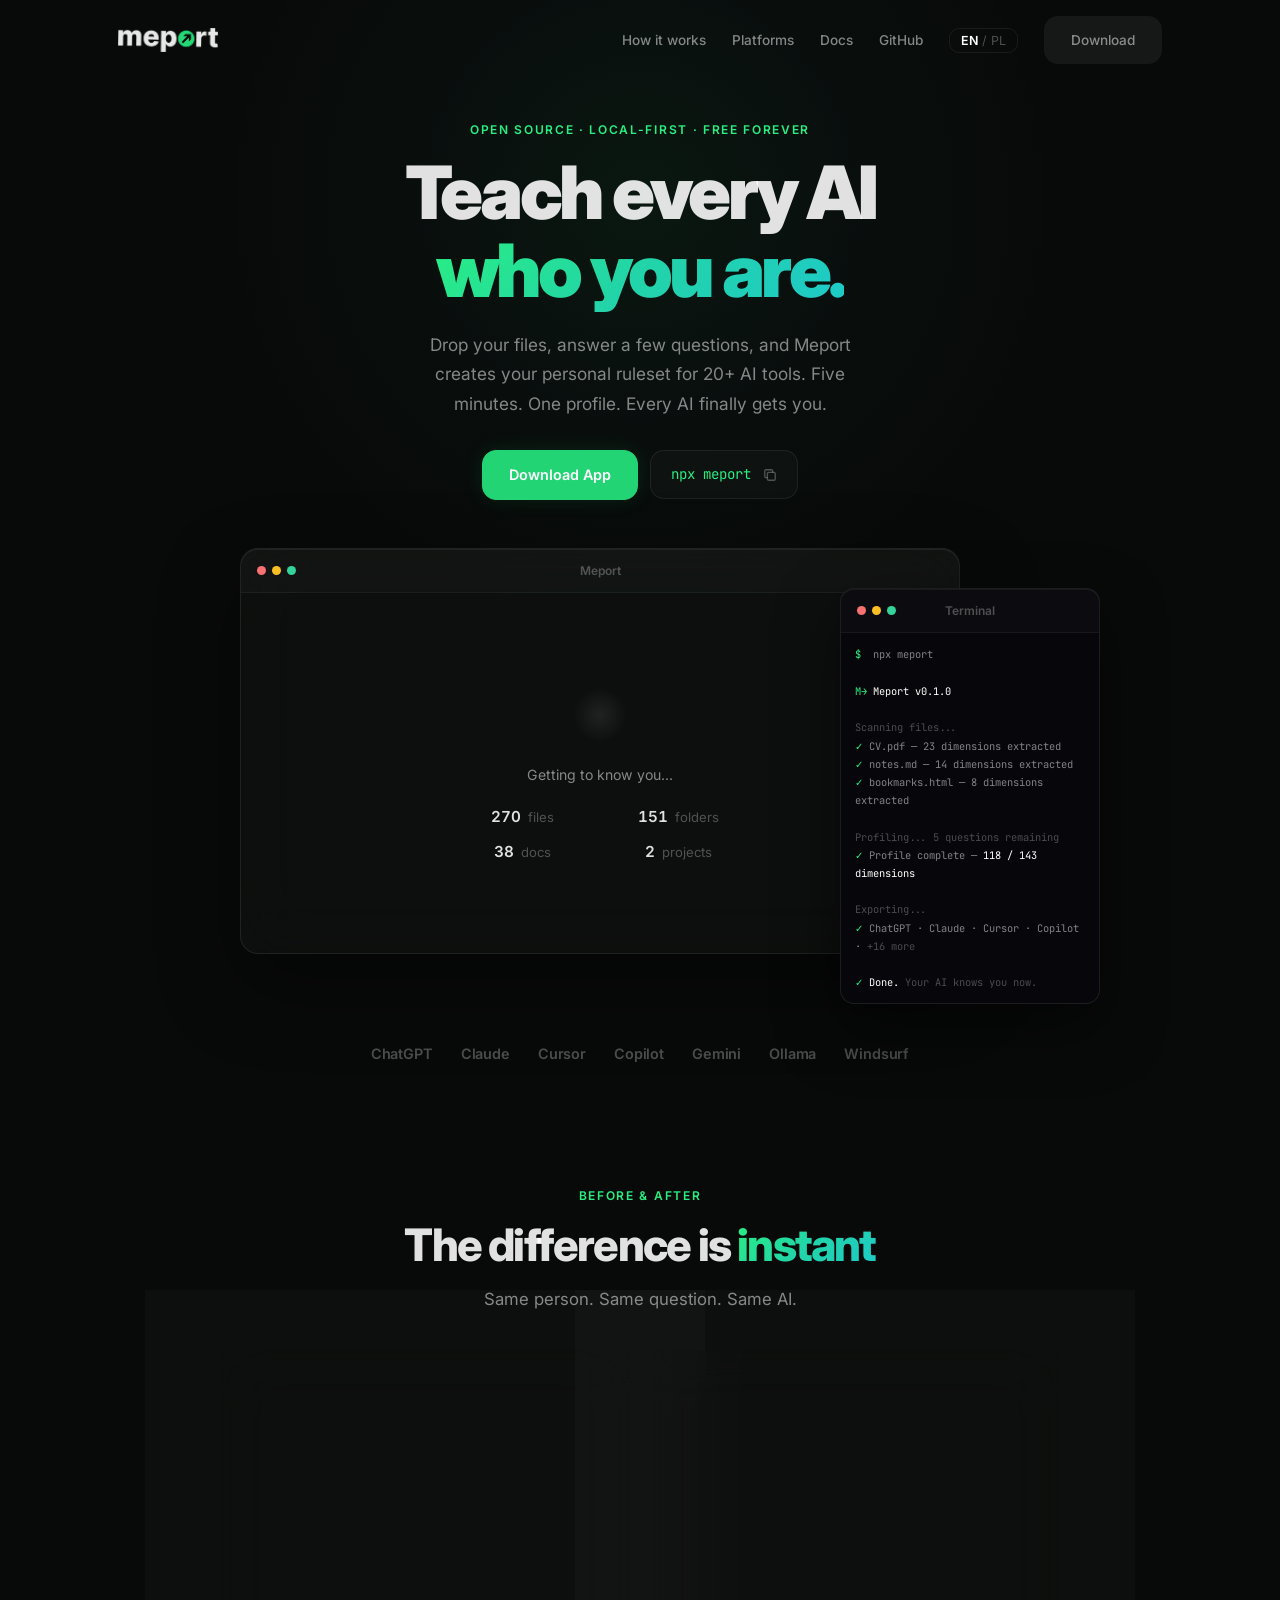
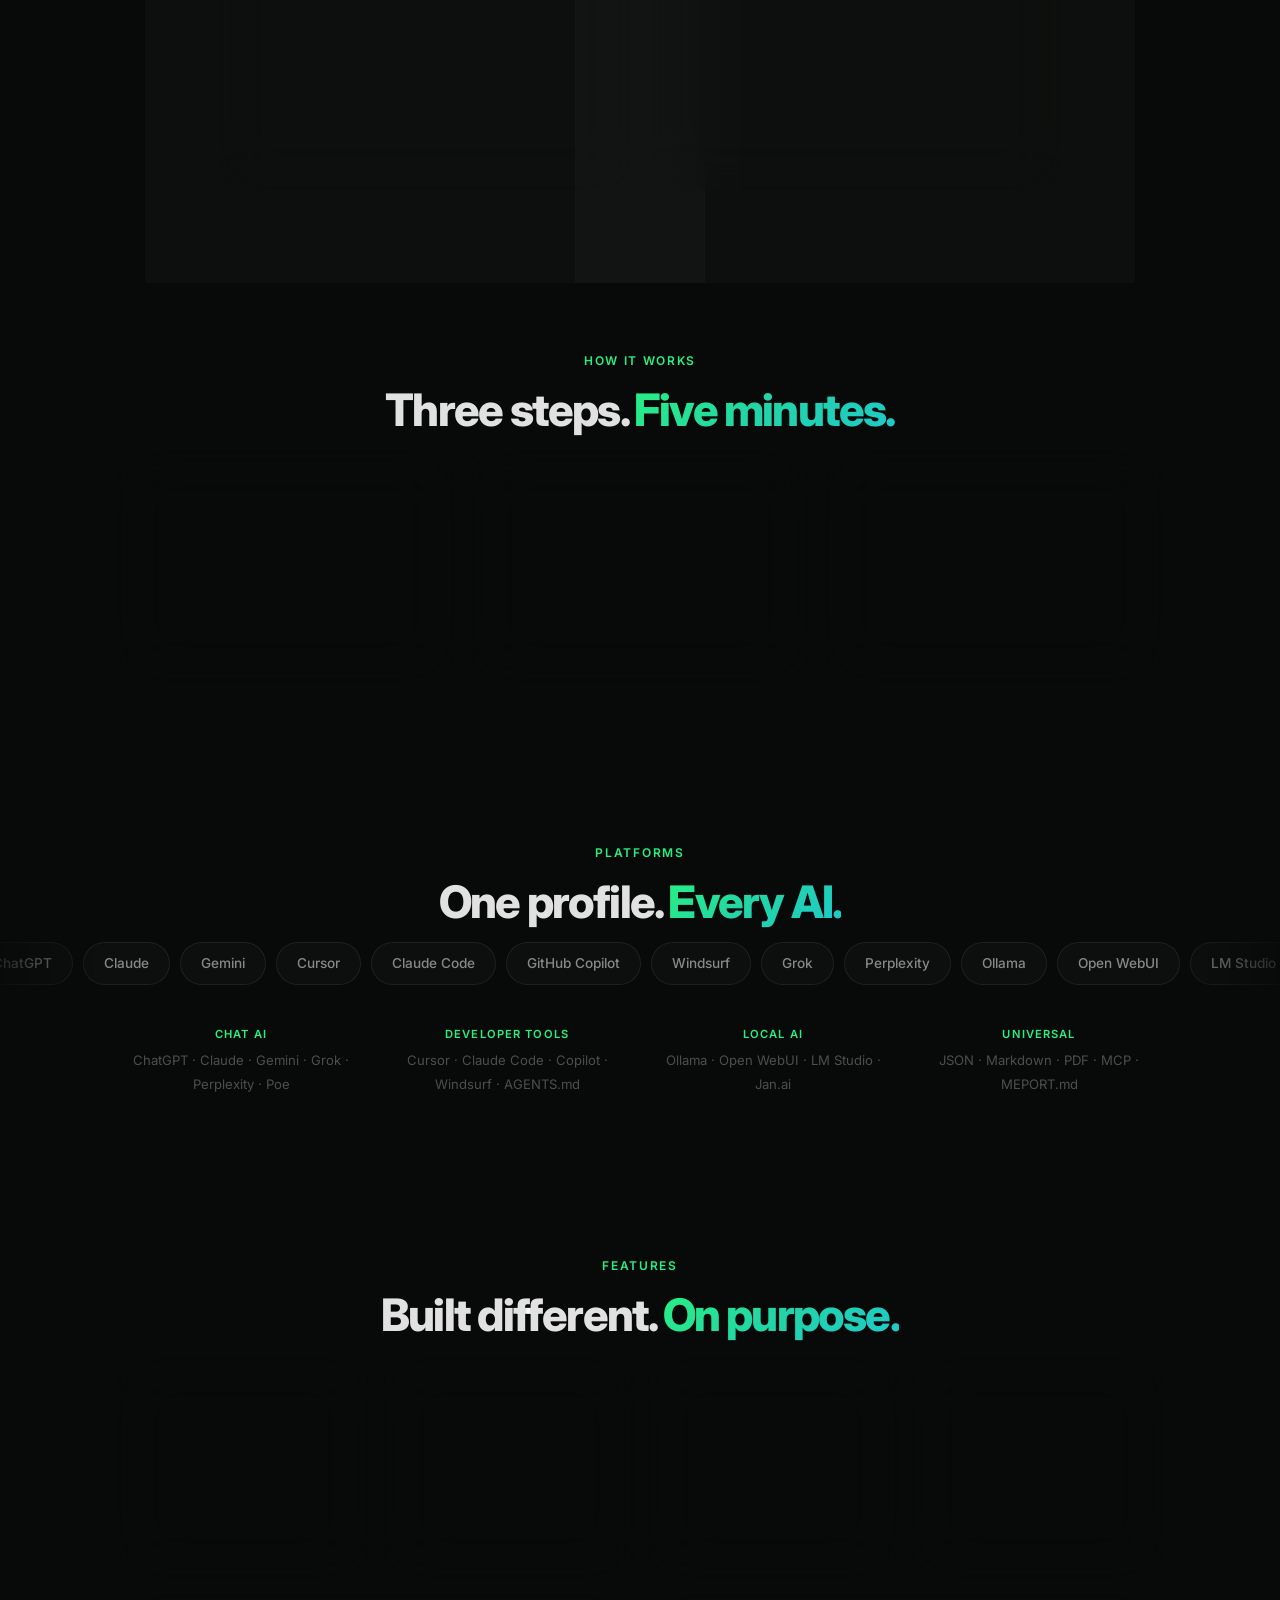
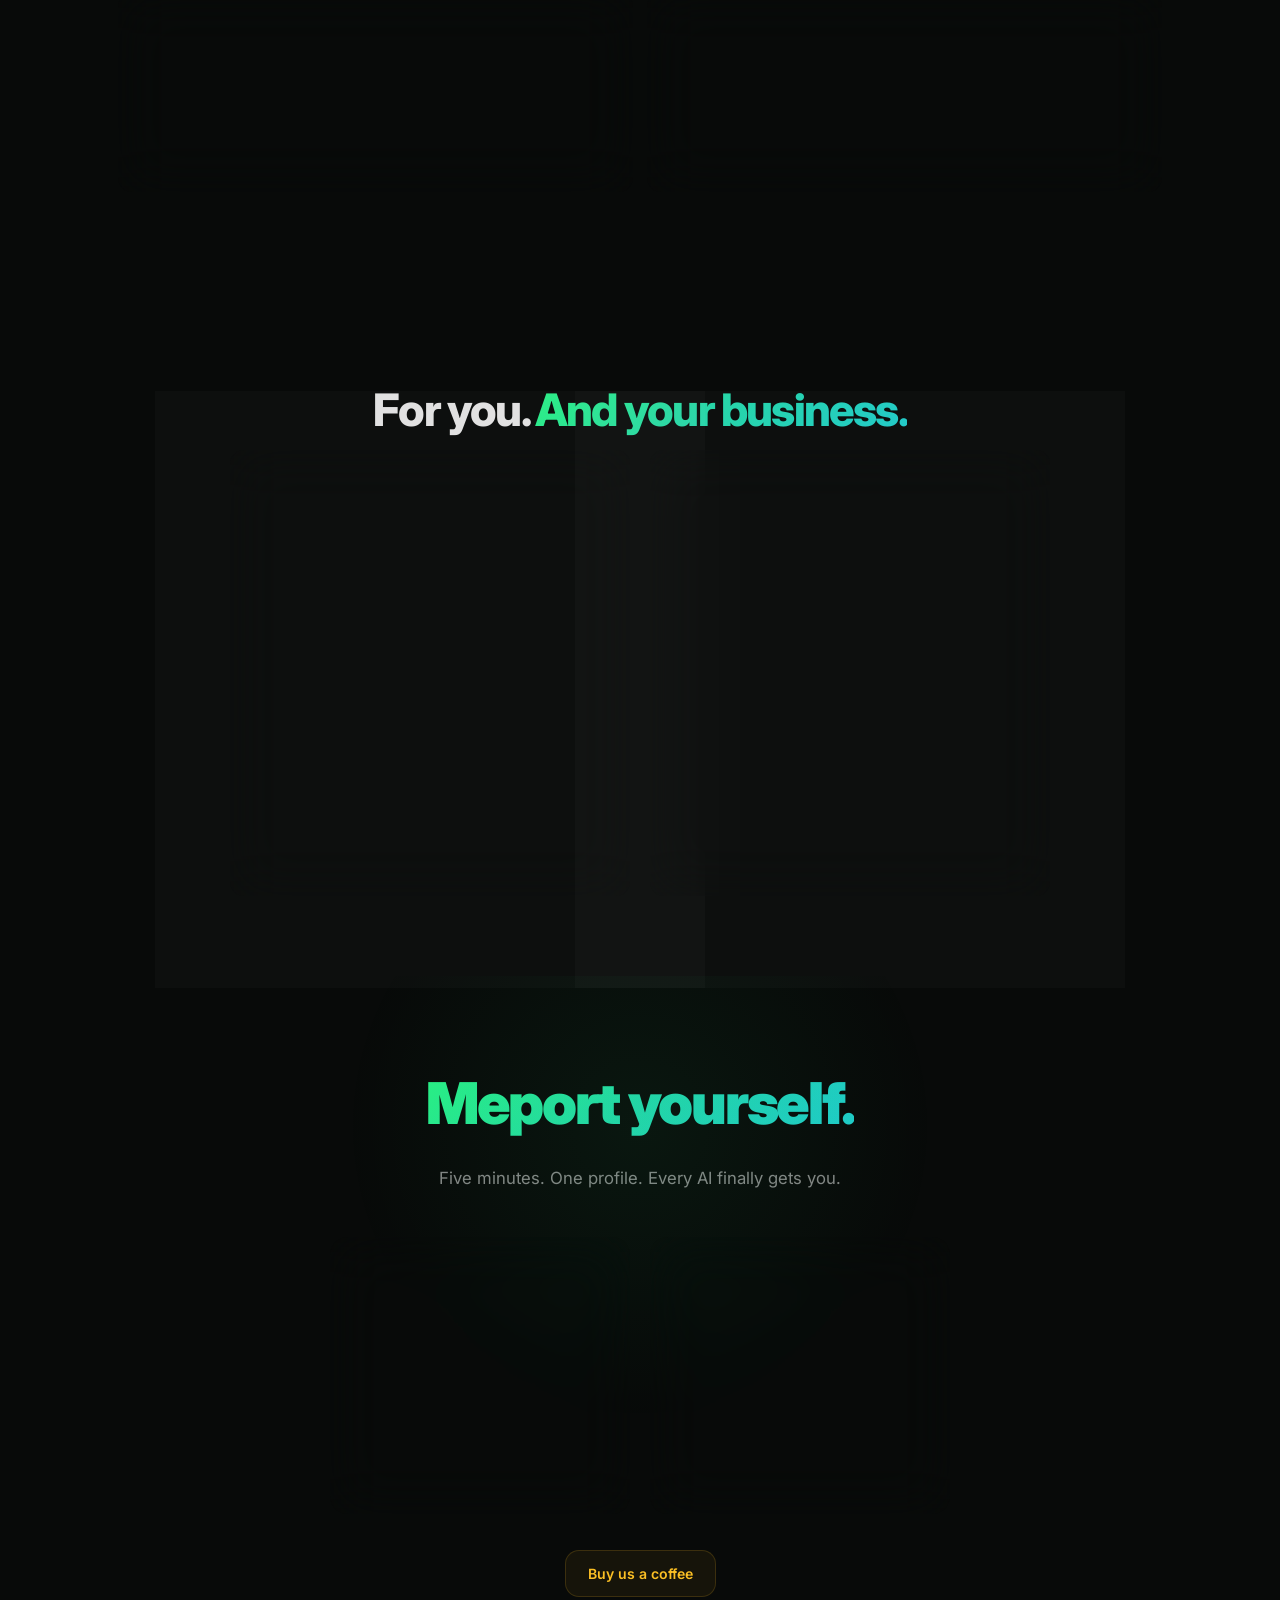
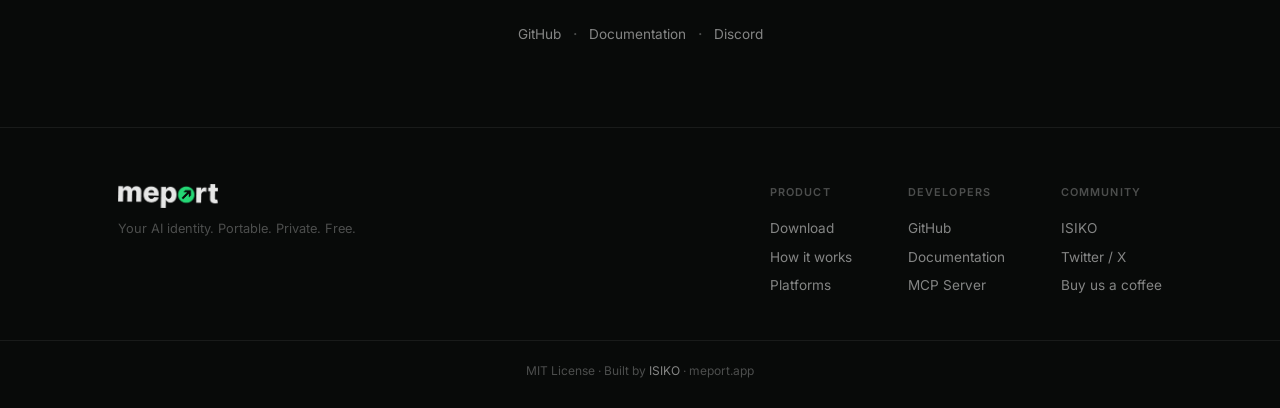
==== index.html @ efc5665c "Update colors (#29ef82, #080a09), new logo, fix footer links - Brand colors from new logo: accent #2" ====
<!DOCTYPE html>
<html lang="en" data-lang="en">
<head>
  <meta charset="UTF-8">
  <meta name="viewport" content="width=device-width, initial-scale=1.0">
  <title>Meport — Teach every AI who you are.</title>
  <meta name="description" content="Meport creates your AI personality profile from your files and exports to 20+ platforms including ChatGPT, Claude, Cursor, Copilot, Ollama. Local-first, open source, free forever.">
  <meta name="author" content="Karol Zamarlik">
  <meta name="robots" content="index, follow">
  <link rel="canonical" href="https://meport.app/">

  <!-- Open Graph -->
  <meta property="og:type" content="website">
  <meta property="og:url" content="https://meport.app/">
  <meta property="og:title" content="Meport — Teach every AI who you are.">
  <meta property="og:description" content="One profile. Every AI. Drop your files, answer a few questions, export to 20+ platforms. Free, local, open source.">
  <meta property="og:image" content="https://meport.app/og-image.png">
  <meta property="og:image:width" content="1200">
  <meta property="og:image:height" content="630">
  <meta property="og:site_name" content="Meport">
  <meta property="og:locale" content="en_US">

  <!-- Twitter -->
  <meta name="twitter:card" content="summary_large_image">
  <meta name="twitter:title" content="Meport — Teach every AI who you are.">
  <meta name="twitter:description" content="One profile. Every AI. Export to ChatGPT, Claude, Cursor, Copilot, Ollama &amp; 15+ more. Free &amp; open source.">
  <meta name="twitter:image" content="https://meport.app/og-image.png">

  <meta name="theme-color" content="#050507">
  <link rel="preconnect" href="https://fonts.googleapis.com">
  <link rel="preconnect" href="https://fonts.gstatic.com" crossorigin>
  <link href="https://fonts.googleapis.com/css2?family=Inter:opsz,wght@14..32,300;14..32,400;14..32,500;14..32,600;14..32,700;14..32,800;14..32,900&family=JetBrains+Mono:wght@400;500;600&display=swap" rel="stylesheet">
  <link rel="stylesheet" href="style.css">
  <link rel="icon" type="image/png" href="meport-sygnet.png">
</head>
<body>

  <!-- NAV -->
  <nav class="nav" id="nav">
    <div class="nav-inner">
      <a href="#" class="nav-logo">
        <img src="meport-logo.png" alt="Meport" class="nav-logo-img">
      </a>
      <div class="nav-links" id="nav-links">
        <a href="#how" data-i18n="nav.how">How it works</a>
        <a href="#platforms" data-i18n="nav.platforms">Platforms</a>
        <a href="docs.html" data-i18n="nav.docs">Docs</a>
        <a href="https://github.com/zmrlk/meport" target="_blank" rel="noopener">GitHub</a>
        <button class="lang-switch" id="lang-switch" aria-label="Switch language">
          <span class="lang-option" data-lang="en">EN</span>
          <span class="lang-sep">/</span>
          <span class="lang-option" data-lang="pl">PL</span>
        </button>
        <a href="#download" class="btn btn-nav" data-i18n="nav.download">Download</a>
      </div>
      <button class="nav-toggle" id="nav-toggle" aria-label="Menu">
        <span></span><span></span><span></span>
      </button>
    </div>
  </nav>

  <!-- ═══════════════ HERO ═══════════════ -->
  <section class="hero">
    <div class="hero-ambient"></div>

    <!-- HEADLINE -->
    <div class="container hero-content">
      <div class="reveal">
        <p class="eyebrow" data-i18n="hero.eyebrow">Open source &middot; Local-first &middot; Free forever</p>
      </div>
      <div class="reveal r1">
        <h1 class="hero-h1">
          <span data-i18n="hero.title1">Teach every AI</span><br>
          <span class="grad" data-i18n="hero.title2">who you are.</span>
        </h1>
      </div>
      <div class="reveal r2">
        <p class="hero-p" data-i18n="hero.sub">Drop your files, answer a few questions, and Meport creates your personal ruleset for 20+ AI tools. Five minutes. One profile. Every AI finally gets you.</p>
      </div>
      <div class="reveal r3 hero-cta">
        <a href="#download" class="btn btn-primary" data-i18n="hero.cta_dl">Download App</a>
        <div class="cli-copy" id="cli-pill">
          <code>npx meport</code>
          <svg width="14" height="14" viewBox="0 0 16 16" fill="none"><rect x="5" y="5" width="9" height="9" rx="1.5" stroke="currentColor" stroke-width="1.5"/><path d="M11 5V3.5A1.5 1.5 0 009.5 2h-6A1.5 1.5 0 002 3.5v6A1.5 1.5 0 003.5 11H5" stroke="currentColor" stroke-width="1.5"/></svg>
        </div>
      </div>
    </div>

    <!-- PRODUCT PREVIEW -->
    <div class="container">
      <div class="hero-preview reveal r4">

        <!-- APP (main, top) -->
        <div class="preview-app" id="preview-app">
          <div class="pa-bar">
            <div class="pt-dots"><span></span><span></span><span></span></div>
            <div class="pt-title">Meport</div>
          </div>
          <div class="pa-body">
            <!-- Scanning state -->
            <div class="pa-scan" id="pa-scan">
              <div class="pa-orb"></div>
              <p class="pa-status">Getting to know you...</p>
              <div class="pa-stats">
                <div><strong id="stat-files">0</strong> files</div>
                <div><strong id="stat-folders">0</strong> folders</div>
                <div><strong id="stat-docs">0</strong> docs</div>
                <div><strong id="stat-projects">0</strong> projects</div>
              </div>
            </div>
            <!-- Question state -->
            <div class="pa-questions" id="pa-questions" style="display:none">
              <div class="pa-dots" id="pa-dots"></div>
              <div class="pa-qcard" id="pa-qcard">
                <p class="pa-q" id="pa-q"></p>
                <div class="pa-opts" id="pa-opts"></div>
              </div>
            </div>
            <!-- Success state -->
            <div class="pa-success" id="pa-success" style="display:none">
              <div class="pa-check">&#10003;</div>
              <p class="pa-done-title" data-i18n="hero.done.title">Profile ready</p>
              <p class="pa-done-sub" data-i18n="hero.done.sub">7 rules generated from your answers</p>
              <div class="pa-rules" id="pa-rules"></div>
              <div class="pa-actions">
                <button class="pa-copy-btn" id="pa-copy-btn" data-copy-text="Copy rules" data-copied-text="Copied!">
                  <svg width="14" height="14" viewBox="0 0 16 16" fill="none"><rect x="5" y="5" width="9" height="9" rx="1.5" stroke="currentColor" stroke-width="1.5"/><path d="M11 5V3.5A1.5 1.5 0 009.5 2h-6A1.5 1.5 0 002 3.5v6A1.5 1.5 0 003.5 11H5" stroke="currentColor" stroke-width="1.5"/></svg>
                  <span data-i18n="hero.done.copy">Copy rules</span>
                </button>
                <a href="#download" class="btn btn-primary pa-dl-btn" data-i18n="hero.cta_dl">Download App</a>
              </div>
            </div>
          </div>
        </div>

        <!-- TERMINAL (overlay, bottom-left) -->
        <div class="preview-terminal">
          <div class="pt-bar">
            <div class="pt-dots"><span></span><span></span><span></span></div>
            <div class="pt-title">Terminal</div>
          </div>
          <div class="pt-body" id="pt-body"></div>
        </div>

      </div>
    </div>

    <!-- TRUST — clickable -->
    <div class="trust reveal r4">
      <a href="#platforms">ChatGPT</a><a href="#platforms">Claude</a><a href="#platforms">Cursor</a><a href="#platforms">Copilot</a><a href="#platforms">Gemini</a><a href="#platforms">Ollama</a><a href="#platforms">Windsurf</a>
    </div>
  </section>

  <!-- ═══════════════ BEFORE / AFTER ═══════════════ -->
  <section class="flow" id="difference">
    <div class="container">
      <p class="eyebrow reveal" data-i18n="diff.eyebrow">Before &amp; After</p>
      <h2 class="h2 reveal" data-i18n-html="diff.heading">The difference is <em>instant</em></h2>
      <p class="sub reveal" data-i18n="diff.sub">Same person. Same question. Same AI.</p>
      <div class="ba reveal r1">
        <div class="ba-card ba-bad">
          <span class="ba-tag" data-i18n="diff.without">Without Meport</span>
          <div class="ba-bubble user" data-i18n="diff.q">&ldquo;Help me plan my week&rdquo;</div>
          <div class="ba-bubble ai" data-i18n-html="diff.a_bad">Here are 10 general productivity tips:<br>1. Make a to-do list<br>2. Prioritize tasks<br>3. Use time blocking<br>4. Take breaks<br>...</div>
          <p class="ba-verd" data-i18n="diff.verdict_bad">Generic. Could be for anyone.</p>
        </div>
        <div class="ba-card ba-good">
          <span class="ba-tag good" data-i18n="diff.with">With Meport</span>
          <div class="ba-bubble user" data-i18n="diff.q">&ldquo;Help me plan my week&rdquo;</div>
          <div class="ba-bubble ai good" data-i18n-html="diff.a_good">Knowing you do your best thinking in the mornings and prefer async over meetings:<br><br><strong>Mon&ndash;Wed:</strong> Deep work 9&ndash;12 (your peak). No meetings.<br><strong>Thu:</strong> Client calls + admin (lighter day for you).<br><strong>Fri:</strong> Ship or explore. You do your best creative work when it's open-ended.<br><br>Want me to draft the calendar blocks?</div>
          <p class="ba-verd good" data-i18n="diff.verdict_good">Knows how you work. Knows your rhythm.</p>
        </div>
      </div>
    </div>
  </section>

  <!-- ═══════════════ HOW IT WORKS ═══════════════ -->
  <section class="flow" id="how">
    <div class="container">
      <p class="eyebrow reveal" data-i18n="how.eyebrow">How it works</p>
      <h2 class="h2 reveal" data-i18n-html="how.heading">Three steps. <em>Five minutes.</em></h2>
      <div class="steps">
        <div class="step reveal r1">
          <div class="step-n">01</div>
          <h3 data-i18n="how.s1.title">Drop your files</h3>
          <p data-i18n="how.s1.desc">CV, notes, bookmarks, chat exports &mdash; anything you have about yourself. Meport reads them on your machine and builds your profile. Nothing is uploaded.</p>
        </div>
        <div class="step reveal r2">
          <div class="step-n">02</div>
          <h3 data-i18n="how.s2.title">Answer a few questions</h3>
          <p data-i18n="how.s2.desc">Your files fill most of it automatically. Meport only asks about what's missing &mdash; a few quick questions, not a long survey.</p>
        </div>
        <div class="step reveal r3">
          <div class="step-n">03</div>
          <h3 data-i18n="how.s3.title">Export everywhere</h3>
          <p data-i18n="how.s3.desc">Pick the AI tools you use. Meport sends your profile in the right format for each one. ChatGPT, Claude, Cursor, Copilot &mdash; all supported.</p>
        </div>
      </div>
    </div>
  </section>

  <!-- ═══════════════ PLATFORMS ═══════════════ -->
  <section class="flow" id="platforms">
    <div class="container">
      <p class="eyebrow reveal" data-i18n="plat.eyebrow">Platforms</p>
      <h2 class="h2 reveal" data-i18n-html="plat.heading">One profile. <em>Every AI.</em></h2>
    </div>
    <div class="marquee-wrap reveal r1">
      <div class="marquee">
        <span>ChatGPT</span><span>Claude</span><span>Gemini</span><span>Cursor</span><span>Claude Code</span>
        <span>GitHub Copilot</span><span>Windsurf</span><span>Grok</span><span>Perplexity</span><span>Ollama</span>
        <span>Open WebUI</span><span>LM Studio</span><span>Jan.ai</span><span>Poe</span><span>TypingMind</span>
        <span>AGENTS.md</span><span>MEPORT.md</span><span>MCP Server</span><span>JSON</span><span>Markdown</span><span>PDF</span>
        <span>ChatGPT</span><span>Claude</span><span>Gemini</span><span>Cursor</span><span>Claude Code</span>
        <span>GitHub Copilot</span><span>Windsurf</span><span>Grok</span><span>Perplexity</span><span>Ollama</span>
        <span>Open WebUI</span><span>LM Studio</span><span>Jan.ai</span><span>Poe</span><span>TypingMind</span>
        <span>AGENTS.md</span><span>MEPORT.md</span><span>MCP Server</span><span>JSON</span><span>Markdown</span><span>PDF</span>
      </div>
    </div>
    <div class="container">
      <div class="cats reveal r2">
        <div class="cat"><h4 data-i18n="plat.chat">Chat AI</h4><p>ChatGPT &middot; Claude &middot; Gemini &middot; Grok &middot; Perplexity &middot; Poe</p></div>
        <div class="cat"><h4 data-i18n="plat.dev">Developer Tools</h4><p>Cursor &middot; Claude Code &middot; Copilot &middot; Windsurf &middot; AGENTS.md</p></div>
        <div class="cat"><h4 data-i18n="plat.local">Local AI</h4><p>Ollama &middot; Open WebUI &middot; LM Studio &middot; Jan.ai</p></div>
        <div class="cat"><h4 data-i18n="plat.universal">Universal</h4><p>JSON &middot; Markdown &middot; PDF &middot; MCP &middot; MEPORT.md</p></div>
      </div>
    </div>
  </section>

  <!-- ═══════════════ FEATURES ═══════════════ -->
  <section class="flow" id="features">
    <div class="container">
      <p class="eyebrow reveal" data-i18n="feat.eyebrow">Features</p>
      <h2 class="h2 reveal" data-i18n-html="feat.heading">Built different. <em>On purpose.</em></h2>
      <div class="bento">
        <div class="bento-card reveal">
          <div class="bento-num">80+</div>
          <h3 data-i18n="feat.f1.title">Dimensions</h3>
          <p data-i18n="feat.f1.desc">Communication style, thinking patterns, work habits, personal preferences. The full picture of who you are.</p>
        </div>
        <div class="bento-card reveal r1">
          <div class="bento-num">80%</div>
          <h3 data-i18n="feat.f2.title">Auto-filled</h3>
          <p data-i18n="feat.f2.desc">Drop your files. AI extracts your profile automatically. Only a few questions for the rest.</p>
        </div>
        <div class="bento-card reveal r2">
          <div class="bento-num">5<small>min</small></div>
          <h3 data-i18n="feat.f3.title">Not 85</h3>
          <p data-i18n="feat.f3.desc">Competitors ask 555 questions. Meport scans your files and asks what's missing.</p>
        </div>
        <div class="bento-card reveal r3">
          <div class="bento-num">20+</div>
          <h3 data-i18n="feat.f4.title">Exports</h3>
          <p data-i18n="feat.f4.desc">Native formats for every platform. Not copy-paste text. Real integration files.</p>
        </div>
        <div class="bento-card wide reveal r1">
          <div class="pills"><span data-i18n="feat.f5.p1">Zero servers</span><span data-i18n="feat.f5.p2">Zero accounts</span><span data-i18n="feat.f5.p3">Zero tracking</span></div>
          <h3 data-i18n="feat.f5.title">Your machine. Your data. Your choice.</h3>
          <p data-i18n="feat.f5.desc">We don't have servers. Profiling runs locally. When AI helps build your profile, it talks directly to your chosen provider (Claude, OpenAI) or Ollama for fully offline mode. No middleman.</p>
        </div>
        <div class="bento-card wide reveal r2">
          <div class="pills"><span data-i18n="feat.f6.p0">Human-first</span><span>MIT License</span><span data-i18n="feat.f6.p1">Living profile</span></div>
          <h3 data-i18n="feat.f6.title">Built for real people. Open source. Evolving.</h3>
          <p data-i18n="feat.f6.desc">No lengthy questionnaires. No overwhelming setup. Full source code. Your profile grows with you — not a one-time quiz.</p>
        </div>
      </div>
    </div>
  </section>

  <!-- ═══════════════ PRICING ═══════════════ -->
  <section class="flow" id="pricing">
    <div class="container">
      <p class="eyebrow reveal" data-i18n="tracks.eyebrow">Pricing</p>
      <h2 class="h2 reveal" data-i18n-html="tracks.heading">For you. <em>And your business.</em></h2>
      <div class="pricing reveal r1">
        <div class="price-card">
          <span class="price-badge">Personal</span>
          <h3 data-i18n="tracks.p.title">Make AI actually get you</h3>
          <ul>
            <li data-i18n="tracks.p.l1">80+ personality dimensions</li>
            <li data-i18n="tracks.p.l2">Designed for real people</li>
            <li data-i18n="tracks.p.l3">File scanning (CV, notes, bookmarks)</li>
            <li data-i18n="tracks.p.l4">20+ platform exports</li>
            <li data-i18n="tracks.p.l5">Progressive profile — grows with you</li>
            <li data-i18n="tracks.p.l6">Ollama — fully offline</li>
          </ul>
          <div class="price-foot">
            <div class="price-tag" data-i18n="tracks.p.price">Free forever</div>
            <a href="#download" class="btn btn-outline" data-i18n="tracks.p.cta">Get Started</a>
          </div>
        </div>
        <div class="price-card biz">
          <span class="price-badge biz">Business</span>
          <h3 data-i18n="tracks.b.title">Train any AI with your brand</h3>
          <ul>
            <li data-i18n="tracks.b.l1">Company profiling from docs &amp; website</li>
            <li data-i18n="tracks.b.l2">Brand voice extraction</li>
            <li data-i18n="tracks.b.l3">Product catalog + FAQ scanning</li>
            <li data-i18n="tracks.b.l4">Chatbot &amp; AI agent exports</li>
            <li data-i18n="tracks.b.l5">Customer profile (ICP) generation</li>
            <li data-i18n="tracks.b.l6">RAG-ready knowledge base</li>
          </ul>
          <div class="price-foot">
            <div class="price-tag">$29 <small data-i18n="tracks.b.price_note">one-time</small></div>
            <a href="#download" class="btn btn-primary" data-i18n="tracks.b.cta">Get Business</a>
          </div>
        </div>
      </div>
    </div>
  </section>

  <!-- ═══════════════ DOWNLOAD ═══════════════ -->
  <section class="flow cta-section" id="download">
    <div class="cta-glow"></div>
    <div class="container">
      <div class="reveal">
        <h2 class="cta-h2"><span class="grad" data-i18n="dl.title">Meport yourself.</span></h2>
        <p class="cta-p" data-i18n="dl.sub">Five minutes. One profile. Every AI finally gets you.</p>
      </div>
      <div class="dl reveal r1">
        <div class="dl-card">
          <h3 data-i18n="dl.app.title">Desktop App</h3>
          <p data-i18n="dl.app.desc">Drag & drop. Zero setup. For everyone.</p>
          <div class="dl-btns">
            <a href="#" class="btn btn-primary">macOS</a>
            <a href="#" class="btn btn-outline">Windows</a>
            <a href="#" class="btn btn-outline">Linux</a>
          </div>
        </div>
        <div class="dl-card">
          <h3 data-i18n="dl.cli.title">CLI</h3>
          <p data-i18n="dl.cli.desc">For developers. One command.</p>
          <div class="cli-copy lg" id="cli-pill-dl">
            <code>npx meport</code>
            <svg width="14" height="14" viewBox="0 0 16 16" fill="none"><rect x="5" y="5" width="9" height="9" rx="1.5" stroke="currentColor" stroke-width="1.5"/><path d="M11 5V3.5A1.5 1.5 0 009.5 2h-6A1.5 1.5 0 002 3.5v6A1.5 1.5 0 003.5 11H5" stroke="currentColor" stroke-width="1.5"/></svg>
          </div>
        </div>
      </div>
      <div class="reveal r2 coffee-row">
        <a href="https://buycoffee.to/zmrlk" target="_blank" class="coffee-btn" data-i18n="dl.coffee">
          <svg width="18" height="18" viewBox="0 0 24 24" fill="none" stroke="currentColor" stroke-width="2" stroke-linecap="round" stroke-linejoin="round"><path d="M18 8h1a4 4 0 010 8h-1"/><path d="M2 8h16v9a4 4 0 01-4 4H6a4 4 0 01-4-4V8z"/><line x1="6" y1="1" x2="6" y2="4"/><line x1="10" y1="1" x2="10" y2="4"/><line x1="14" y1="1" x2="14" y2="4"/></svg>
          Buy us a coffee
        </a>
      </div>
      <div class="reveal r3 dl-links">
        <a href="https://github.com/zmrlk/meport" target="_blank" rel="noopener">GitHub</a>
        <span>&middot;</span>
        <a href="docs.html" data-i18n="dl.docs">Documentation</a>
        <span>&middot;</span>
        <a href="#">Discord</a>
      </div>
    </div>
  </section>

  <!-- ═══════════════ FOOTER ═══════════════ -->
  <footer class="footer">
    <div class="container footer-inner">
      <div class="footer-brand">
        <a href="#" class="nav-logo"><img src="meport-logo.png" alt="Meport" class="nav-logo-img"></a>
        <p data-i18n="footer.tagline">Your AI identity. Portable. Private. Free.</p>
      </div>
      <div class="footer-cols">
        <div><h4 data-i18n="footer.product">Product</h4><a href="#download" data-i18n="nav.download">Download</a><a href="#how" data-i18n="nav.how">How it works</a><a href="#platforms" data-i18n="nav.platforms">Platforms</a></div>
        <div><h4 data-i18n="footer.developers">Developers</h4><a href="https://github.com/zmrlk/meport" target="_blank">GitHub</a><a href="docs.html" data-i18n="dl.docs">Documentation</a><a href="#">MCP Server</a></div>
        <div><h4 data-i18n="footer.community">Community</h4><a href="https://isiko.pl" target="_blank">ISIKO</a><a href="https://x.com/kzamarlikk" target="_blank">Twitter / X</a><a href="https://buycoffee.to/zmrlk" target="_blank" data-i18n="footer.coffee">Buy us a coffee</a></div>
      </div>
    </div>
    <div class="footer-bottom"><p>MIT License &middot; Built by <a href="https://isiko.pl" target="_blank" rel="noopener">ISIKO</a> &middot; meport.app</p></div>
  </footer>

  <script src="app.js"></script>
  <script type="application/ld+json">
  {
    "@context": "https://schema.org",
    "@type": "SoftwareApplication",
    "name": "Meport",
    "url": "https://meport.app",
    "description": "Open-source tool that creates AI personality profiles from your files and exports them to 20+ platforms including ChatGPT, Claude, Cursor, Copilot, and Ollama. Local-first, free forever.",
    "applicationCategory": "DeveloperApplication",
    "operatingSystem": "macOS, Windows, Linux",
    "offers": {
      "@type": "Offer",
      "price": "0",
      "priceCurrency": "USD",
      "description": "Free forever. Open source. MIT license."
    },
    "author": {
      "@type": "Person",
      "name": "Karol Zamarlik",
      "url": "https://github.com/zmrlk"
    },
    "license": "https://opensource.org/licenses/MIT",
    "isAccessibleForFree": true,
    "downloadUrl": "https://www.npmjs.com/package/meport",
    "softwareVersion": "1.0.0",
    "featureList": [
      "AI personality profiling from files",
      "Export to 20+ platforms",
      "100% local processing",
      "Ollama support for fully offline use",
      "CLI: npx meport",
      "80+ personality dimensions",
      "Business track for company AI profiles"
    ]
  }
  </script>
</body>
</html>
---- style.css ----
/* ═══════════════════════════════════════════
   MEPORT — meport.app
   Immersive. Flowing. Magical.
   ═══════════════════════════════════════════ */

/* ── TOKENS ── */
:root{
  --bg:#080a09;--bg2:#0c0e0d;
  --card:rgba(255,255,255,.025);--card-h:rgba(255,255,255,.05);
  --border:rgba(255,255,255,.07);--border-h:rgba(255,255,255,.14);
  --text:rgba(255,255,255,.88);--t2:rgba(255,255,255,.5);--t3:rgba(255,255,255,.28);
  --white:#fff;
  --accent:#29ef82;--accent2:#22d474;--accent3:#1aba66;
  --glow:rgba(41,239,130,.10);
  --green:#29ef82;--red:#f87171;--yellow:#fbbf24;
  --grad:linear-gradient(135deg,#29ef82,#22d4a8,#1ec9c9);
  --font:'Inter',-apple-system,BlinkMacSystemFont,'Segoe UI',sans-serif;
  --mono:'JetBrains Mono','SF Mono','Fira Code',monospace;
  --max:1100px;--r:14px;--rs:10px;
  --ease:cubic-bezier(.16,1,.3,1);
}

/* ── RESET ── */
*,*::before,*::after{box-sizing:border-box;margin:0;padding:0}
html{scroll-behavior:smooth;-webkit-font-smoothing:antialiased}
body{font-family:var(--font);background:var(--bg);color:var(--text);line-height:1.65;overflow-x:hidden;font-size:16px}
a{color:var(--accent);text-decoration:none;transition:color .2s}
a:hover{color:var(--white)}
ul{list-style:none}
img{max-width:100%;display:block}
strong{color:var(--white);font-weight:600}
em{font-style:normal;background:var(--grad);-webkit-background-clip:text;-webkit-text-fill-color:transparent;background-clip:text}
.grad{background:var(--grad);-webkit-background-clip:text;-webkit-text-fill-color:transparent;background-clip:text}

/* ── LAYOUT ── */
.container{max-width:var(--max);margin:0 auto;padding:0 28px}

/* ── REVEALS ── */
.reveal{opacity:0;transform:translateY(28px);transition:opacity .7s var(--ease),transform .7s var(--ease)}
.reveal.visible{opacity:1;transform:none}
.r1{transition-delay:.08s}.r2{transition-delay:.16s}.r3{transition-delay:.24s}.r4{transition-delay:.32s}

/* ── TYPOGRAPHY ── */
.eyebrow{font-size:.75rem;font-weight:600;letter-spacing:.14em;text-transform:uppercase;color:var(--accent);margin-bottom:14px;text-align:center}
.h2{font-size:clamp(1.8rem,4.5vw,2.8rem);font-weight:800;letter-spacing:-.04em;line-height:1.15;text-align:center;margin-bottom:14px}
.sub{text-align:center;color:var(--t2);font-size:1.05rem;max-width:480px;margin:0 auto 36px}

/* ── NAV ── */
.nav{position:fixed;top:0;left:0;right:0;z-index:200;padding:16px 0;transition:all .3s var(--ease)}
.nav.scrolled{background:rgba(5,5,7,.7);backdrop-filter:blur(20px) saturate(1.4);border-bottom:1px solid var(--border);padding:12px 0}
.nav-inner{max-width:var(--max);margin:0 auto;padding:0 28px;display:flex;align-items:center;justify-content:space-between}
.nav-logo{display:flex;align-items:center;text-decoration:none}
.nav-logo-img{height:24px;opacity:.9;transition:opacity .2s}
.nav-logo:hover .nav-logo-img{opacity:1}
.nav-links{display:flex;align-items:center;gap:26px}
.nav-links a{color:var(--t2);font-size:.85rem;font-weight:500;transition:color .2s}
.nav-links a:hover{color:var(--white)}
.lang-switch{background:none;border:1px solid var(--border);border-radius:var(--rs);padding:4px 11px;display:flex;align-items:center;gap:4px;cursor:pointer;font-family:var(--font);font-size:.78rem;color:var(--t3);transition:border-color .2s}
.lang-switch:hover{border-color:var(--border-h)}
.lang-sep{color:var(--t3)}.lang-option{cursor:pointer;transition:color .2s;color:var(--t3)}.lang-option.active{color:var(--white);font-weight:600}
.btn-nav{padding:7px 16px;border-radius:var(--rs);font-weight:600;font-size:.82rem;background:rgba(255,255,255,.06);border:1px solid var(--border);color:var(--text);transition:all .2s}
.btn-nav:hover{background:rgba(255,255,255,.1);border-color:var(--border-h);color:var(--white)}
.nav-toggle{display:none;flex-direction:column;gap:5px;background:none;border:none;cursor:pointer;padding:4px}
.nav-toggle span{width:20px;height:1.5px;background:var(--text);border-radius:2px;transition:all .25s var(--ease)}
.nav-toggle.active span:nth-child(1){transform:translateY(6.5px) rotate(45deg)}
.nav-toggle.active span:nth-child(2){opacity:0}
.nav-toggle.active span:nth-child(3){transform:translateY(-6.5px) rotate(-45deg)}

/* ── BUTTONS ── */
.btn{display:inline-flex;align-items:center;justify-content:center;gap:8px;padding:12px 26px;border-radius:var(--r);font-weight:600;font-size:.9rem;cursor:pointer;transition:all .25s var(--ease);border:1.5px solid transparent;text-decoration:none;position:relative}
.btn-primary{background:var(--accent2);color:#fff;border-color:var(--accent2);box-shadow:0 0 20px var(--glow)}
.btn-primary:hover{background:var(--accent3);box-shadow:0 0 32px rgba(41,239,130,.18);color:#fff;transform:translateY(-1px)}
.btn-outline{background:transparent;color:var(--text);border-color:var(--border)}
.btn-outline:hover{border-color:var(--accent);color:var(--accent)}

/* ── CLI COPY ── */
.cli-copy{display:inline-flex;align-items:center;gap:12px;background:var(--card);border:1px solid var(--border);border-radius:var(--r);padding:12px 20px;cursor:pointer;transition:all .25s var(--ease);position:relative;color:var(--t3)}
.cli-copy:hover{border-color:var(--accent);background:rgba(41,239,130,.05);color:var(--accent)}
.cli-copy code{font-family:var(--mono);font-size:.88rem;color:var(--green)}
.cli-copy.lg{padding:14px 24px}.cli-copy.lg code{font-size:1rem}
.cli-copy.copied code{color:var(--green)}
.cli-copy.copied::after{content:'Copied!';position:absolute;top:-28px;left:50%;transform:translateX(-50%);font-size:.7rem;font-weight:600;color:var(--green);background:var(--bg2);padding:3px 10px;border-radius:6px;border:1px solid var(--border);animation:pop .3s var(--ease);pointer-events:none}
@keyframes pop{from{opacity:0;transform:translateX(-50%) translateY(4px)}to{opacity:1;transform:translateX(-50%)}}

/* ═══════════════ HERO ═══════════════ */
.hero{position:relative;padding:120px 0 40px;overflow:hidden}
.hero-ambient{position:absolute;top:-300px;left:50%;transform:translateX(-50%);width:1000px;height:1000px;background:radial-gradient(circle,rgba(41,239,130,.06) 0%,rgba(45,212,191,.025) 30%,transparent 60%);pointer-events:none;z-index:0}

/* ── GLASS MIXIN ── */
.glass{background:rgba(255,255,255,.022);border:1px solid rgba(255,255,255,.06);backdrop-filter:blur(24px) saturate(1.15);border-radius:16px;box-shadow:0 20px 60px rgba(0,0,0,.3),inset 0 1px 0 rgba(255,255,255,.04)}

/* ── HERO CONTENT ── */
.hero-content{position:relative;z-index:1;text-align:center;margin-bottom:48px}
.hero-h1{font-size:clamp(2.6rem,6.5vw,4.6rem);font-weight:900;line-height:1.06;letter-spacing:-.05em;margin-bottom:20px}
.hero-p{font-size:clamp(.92rem,1.6vw,1.08rem);color:var(--t2);max-width:480px;margin:0 auto 32px;line-height:1.7}
.hero-cta{display:flex;align-items:center;justify-content:center;gap:12px;flex-wrap:wrap}

/* ── PRODUCT PREVIEW ── */
.hero-preview{position:relative;max-width:800px;margin:0 auto;padding:0 0 40px;padding-right:80px}

/* Shared bar */
.pt-bar,.pa-bar{display:flex;align-items:center;padding:12px 16px;background:rgba(255,255,255,.02);border-bottom:1px solid rgba(255,255,255,.05)}
.pt-dots{display:flex;gap:6px}
.pt-dots span{width:9px;height:9px;border-radius:50%}
.pt-dots span:nth-child(1){background:#f87171}.pt-dots span:nth-child(2){background:#fbbf24}.pt-dots span:nth-child(3){background:#34d399}
.pt-title{flex:1;text-align:center;font-size:.75rem;font-weight:600;color:var(--t3);margin-right:39px}

/* App (main, large) */
.preview-app{background:rgba(255,255,255,.025);border:1px solid rgba(255,255,255,.08);backdrop-filter:blur(32px) saturate(1.3);border-radius:18px;box-shadow:0 32px 80px rgba(0,0,0,.45),inset 0 1px 0 rgba(255,255,255,.06);overflow:hidden}

/* Terminal (overlay, right side) */
.preview-terminal{position:absolute;top:40px;right:-60px;width:260px;background:rgba(8,8,12,.95);border:1px solid rgba(255,255,255,.09);backdrop-filter:blur(24px);border-radius:14px;box-shadow:0 24px 60px rgba(0,0,0,.55),inset 0 1px 0 rgba(255,255,255,.05);overflow:hidden;z-index:3}
.pt-body{padding:12px 14px;font-family:var(--mono);font-size:.65rem;line-height:1.75;color:var(--t2)}
.pt-body .tl{opacity:0;transform:translateY(4px);animation:lineIn .35s var(--ease) forwards}
@keyframes lineIn{to{opacity:1;transform:none}}
.tc-g{color:var(--green);margin-right:6px}.tc-ok{color:var(--green)}.tc-d{color:var(--t3)}.tc-w{color:var(--white)}.tc-a{color:var(--accent)}
.pa-body{padding:32px 28px;min-height:360px;display:flex;flex-direction:column;justify-content:center}

/* Scan state */
.pa-scan{text-align:center}
.pa-orb{width:64px;height:64px;border-radius:50%;background:radial-gradient(circle,rgba(255,255,255,.08),transparent 60%);margin:0 auto 16px;animation:pulse 3s ease-in-out infinite}
@keyframes pulse{0%,100%{transform:scale(1);opacity:.5}50%{transform:scale(1.1);opacity:1}}
.pa-status{font-size:.88rem;color:var(--t2);text-align:center;margin-bottom:18px}
.pa-stats{display:grid;grid-template-columns:1fr 1fr;gap:10px 32px;font-size:.82rem;color:var(--t3);max-width:280px;margin:0 auto}
.pa-stats strong{color:var(--text);font-size:.95rem;margin-right:3px;font-variant-numeric:tabular-nums}

/* Question state */
.pa-dots{display:flex;gap:5px;justify-content:center;margin-bottom:16px}
.pa-dot{width:7px;height:7px;border-radius:50%;background:rgba(255,255,255,.1);transition:all .3s}
.pa-dot.done{background:var(--accent)}.pa-dot.on{background:var(--white);width:14px;border-radius:3px}
.pa-qcard{background:rgba(255,255,255,.03);border:1px solid rgba(255,255,255,.06);border-radius:14px;padding:28px 24px;text-align:center;animation:sIn .35s var(--ease);max-width:420px;margin:0 auto}
@keyframes sIn{from{opacity:0;transform:translateY(6px)}to{opacity:1;transform:none}}
.pa-q{font-size:.95rem;color:var(--text);margin-bottom:18px;font-weight:500;line-height:1.5}
.pa-opts{display:flex;gap:6px;justify-content:center;flex-wrap:wrap}
.pa-opt{padding:9px 18px;border-radius:100px;font-size:.82rem;font-weight:500;border:1px solid var(--border);color:var(--t2);cursor:pointer;transition:all .2s var(--ease);background:none;font-family:var(--font)}
.pa-opt:hover{border-color:var(--border-h);color:var(--text)}
.pa-opt.on{background:rgba(41,239,130,.12);border-color:rgba(41,239,130,.3);color:var(--accent)}

/* Success state */
.pa-success{text-align:center;animation:sIn .5s var(--ease)}
.pa-check{width:56px;height:56px;border-radius:50%;background:rgba(41,239,130,.15);border:2px solid var(--accent);color:var(--accent);display:flex;align-items:center;justify-content:center;font-size:1.4rem;font-weight:700;margin:0 auto 14px}
.pa-done-title{font-size:1.1rem;font-weight:700;color:var(--white);margin-bottom:4px}
.pa-done-sub{font-size:.8rem;color:var(--t2);margin-bottom:18px}
.pa-rules{text-align:left;margin-bottom:20px}
.pa-rule{font-size:.76rem;color:var(--t2);padding:5px 0;border-bottom:1px solid rgba(255,255,255,.04);line-height:1.5;display:flex;gap:8px}
.pa-rule:last-child{border:none}
.pa-rule-n{color:var(--accent);font-weight:700;flex-shrink:0;font-size:.7rem}
.pa-actions{display:flex;gap:10px;margin-top:8px}
.pa-copy-btn{flex:1;display:flex;align-items:center;justify-content:center;gap:6px;padding:11px 16px;border-radius:var(--r);background:rgba(255,255,255,.05);border:1px solid var(--border);color:var(--text);font-weight:600;font-size:.82rem;cursor:pointer;transition:all .2s var(--ease);font-family:var(--font)}
.pa-copy-btn:hover{background:rgba(255,255,255,.08);border-color:var(--border-h)}
.pa-copy-btn.copied{border-color:var(--accent);color:var(--accent)}
.pa-dl-btn{flex:1;font-size:.82rem;padding:11px 16px}

/* Badge (reused) */
.badge{margin-left:auto;font-size:.62rem;font-weight:700;text-transform:uppercase;letter-spacing:.04em;padding:3px 8px;border-radius:100px;background:rgba(41,239,130,.1);color:var(--accent)}

/* ── TRUST ── */
.trust{display:flex;align-items:center;justify-content:center;gap:28px;flex-wrap:wrap;padding:48px 28px 0}
.trust a{font-size:.9rem;font-weight:600;color:var(--t3);letter-spacing:-.01em;transition:color .2s;text-decoration:none}
.trust a:hover{color:var(--accent)}

/* ═══════════════ FLOW SECTIONS ═══════════════ */
.flow{padding:80px 0;position:relative}

/* ── BEFORE/AFTER ── */
.ba{display:grid;grid-template-columns:1fr 1fr;gap:20px;max-width:840px;margin:0 auto}
.ba-card{border-radius:var(--r);padding:28px;background:rgba(255,255,255,.025);border:1px solid rgba(255,255,255,.07);backdrop-filter:blur(28px) saturate(1.2);display:flex;flex-direction:column;transition:all .3s var(--ease);box-shadow:0 16px 50px rgba(0,0,0,.25),inset 0 1px 0 rgba(255,255,255,.05)}
.ba-card:hover{transform:translateY(-2px)}
.ba-tag{display:inline-block;font-size:.7rem;font-weight:700;letter-spacing:.08em;text-transform:uppercase;margin-bottom:16px;color:var(--red)}
.ba-tag.good{color:var(--accent)}
.ba-bubble{border-radius:var(--rs);padding:12px 16px;font-size:.85rem;line-height:1.7;margin-bottom:8px}
.ba-bubble.user{background:rgba(255,255,255,.04);color:var(--t2);font-style:italic;align-self:flex-end;max-width:85%}
.ba-bubble.ai{background:rgba(255,255,255,.02);border:1px solid var(--border);color:var(--t3);flex:1}
.ba-bubble.ai.good{color:var(--text);border-color:rgba(41,239,130,.1)}
.ba-bad:hover{border-color:rgba(248,113,113,.15)}
.ba-good{border-color:rgba(41,239,130,.12)}.ba-good:hover{border-color:rgba(41,239,130,.25)}
.ba-verd{font-size:.8rem;font-weight:600;text-align:center;margin-top:8px;color:var(--t3)}
.ba-verd.good{color:var(--accent)}

/* ── STEPS ── */
.steps{display:grid;grid-template-columns:repeat(3,1fr);gap:16px}
.step{border-radius:var(--r);padding:32px 24px;background:rgba(255,255,255,.025);border:1px solid rgba(255,255,255,.07);backdrop-filter:blur(28px) saturate(1.2);position:relative;overflow:hidden;transition:all .3s var(--ease);box-shadow:0 16px 50px rgba(0,0,0,.25),inset 0 1px 0 rgba(255,255,255,.05)}
.step::before{content:'';position:absolute;top:0;left:0;right:0;height:2px;background:var(--grad);opacity:0;transition:opacity .3s}
.step:hover{border-color:var(--border-h);transform:translateY(-3px)}.step:hover::before{opacity:1}
.step-n{font-family:var(--mono);font-size:.68rem;font-weight:600;color:var(--accent);letter-spacing:.05em;margin-bottom:16px}
.step h3{font-size:1.1rem;font-weight:700;margin-bottom:8px;letter-spacing:-.02em}
.step p{font-size:.88rem;color:var(--t2);line-height:1.7}

/* ── MARQUEE ── */
.marquee-wrap{overflow:hidden;margin:0 -28px 40px;-webkit-mask-image:linear-gradient(90deg,transparent,#000 10%,#000 90%,transparent);mask-image:linear-gradient(90deg,transparent,#000 10%,#000 90%,transparent)}
.marquee{display:flex;gap:10px;width:max-content;animation:scroll 45s linear infinite}
.marquee:hover{animation-play-state:paused}
@keyframes scroll{to{transform:translateX(-50%)}}
.marquee span{padding:9px 20px;border-radius:100px;font-size:.85rem;font-weight:500;background:rgba(255,255,255,.025);border:1px solid rgba(255,255,255,.07);color:var(--t2);white-space:nowrap;transition:all .2s;flex-shrink:0}
.marquee span:hover{border-color:var(--accent);color:var(--white);background:var(--glow)}

/* Categories */
.cats{display:grid;grid-template-columns:repeat(4,1fr);gap:20px;text-align:center}
.cat h4{font-size:.7rem;text-transform:uppercase;letter-spacing:.1em;color:var(--accent);margin-bottom:6px;font-weight:600}
.cat p{font-size:.82rem;color:var(--t3);line-height:1.8}

/* ── BENTO ── */
.bento{display:grid;grid-template-columns:repeat(4,1fr);gap:14px}
.bento-card{border-radius:var(--r);padding:28px 22px;background:rgba(255,255,255,.025);border:1px solid rgba(255,255,255,.07);backdrop-filter:blur(28px) saturate(1.2);transition:all .3s var(--ease);display:flex;flex-direction:column;box-shadow:0 16px 50px rgba(0,0,0,.25),inset 0 1px 0 rgba(255,255,255,.05)}
.bento-card:hover{border-color:var(--border-h);transform:translateY(-2px)}
.bento-card.wide{grid-column:span 2}
.bento-num{font-size:2.4rem;font-weight:900;letter-spacing:-.04em;background:var(--grad);-webkit-background-clip:text;-webkit-text-fill-color:transparent;background-clip:text;line-height:1;margin-bottom:6px}
.bento-num small{font-size:1rem;margin-left:2px}
.bento-card h3{font-size:.95rem;font-weight:700;margin-bottom:6px;letter-spacing:-.01em}
.bento-card p{font-size:.82rem;color:var(--t2);line-height:1.7}
.pills{display:flex;flex-wrap:wrap;gap:6px;margin-bottom:14px}
.pills span{font-size:.7rem;font-weight:600;text-transform:uppercase;letter-spacing:.06em;padding:4px 11px;border-radius:100px;background:var(--glow);color:var(--accent);border:1px solid rgba(41,239,130,.12)}

/* ── PRICING ── */
.pricing{display:grid;grid-template-columns:1fr 1fr;gap:20px;max-width:820px;margin:0 auto}
.price-card{border-radius:var(--r);padding:36px 28px;background:rgba(255,255,255,.025);border:1px solid rgba(255,255,255,.07);backdrop-filter:blur(28px) saturate(1.2);position:relative;overflow:hidden;transition:all .35s var(--ease);display:flex;flex-direction:column;box-shadow:0 16px 50px rgba(0,0,0,.25),inset 0 1px 0 rgba(255,255,255,.05)}
.price-card:hover{border-color:var(--border-h);transform:translateY(-3px)}
.price-card.biz{border-color:rgba(45,212,191,.12)}.price-card.biz:hover{border-color:rgba(45,212,191,.25)}
.price-badge{display:inline-block;width:fit-content;font-size:.68rem;font-weight:700;text-transform:uppercase;letter-spacing:.08em;padding:4px 13px;border-radius:100px;background:var(--glow);color:var(--accent);margin-bottom:16px}
.price-badge.biz{background:rgba(45,212,191,.08);color:#2dd4bf}
.price-card h3{font-size:1.2rem;font-weight:800;margin-bottom:16px;letter-spacing:-.02em}
.price-card li{font-size:.88rem;color:var(--t2);padding:6px 0 6px 20px;position:relative}
.price-card li::before{content:'';position:absolute;left:0;top:12px;width:5px;height:5px;border-radius:50%;background:var(--accent)}
.price-card.biz li::before{background:#2dd4bf}
.price-card ul{flex:1}
.price-foot{display:flex;align-items:center;justify-content:space-between;margin-top:auto;padding-top:20px;border-top:1px solid var(--border)}
.price-tag{font-size:1.5rem;font-weight:800}.price-tag small{font-size:.78rem;font-weight:500;color:var(--t3)}

/* ── CTA / DOWNLOAD ── */
.cta-section{text-align:center;position:relative;overflow:hidden}
.cta-glow{position:absolute;top:-200px;left:50%;transform:translateX(-50%);width:700px;height:700px;background:radial-gradient(circle,rgba(41,239,130,.06) 0%,transparent 60%);pointer-events:none}
.cta-h2{font-size:clamp(2.2rem,5.5vw,3.6rem);font-weight:900;letter-spacing:-.04em;margin-bottom:14px}
.cta-p{font-size:1.05rem;color:var(--t2);margin-bottom:44px}
.dl{display:grid;grid-template-columns:1fr 1fr;gap:20px;max-width:620px;margin:0 auto 36px}
.dl-card{border-radius:18px;padding:32px;background:rgba(255,255,255,.025);border:1px solid rgba(255,255,255,.07);backdrop-filter:blur(28px) saturate(1.2);text-align:center;display:flex;flex-direction:column;align-items:center;box-shadow:0 20px 60px rgba(0,0,0,.3),inset 0 1px 0 rgba(255,255,255,.05);transition:all .3s var(--ease)}
.dl-card:hover{transform:translateY(-3px);border-color:var(--border-h)}
.dl-card h3{font-size:1.1rem;font-weight:700;margin-bottom:8px}
.dl-card p{font-size:.88rem;color:var(--t2);margin-bottom:20px}
.dl-btns{display:flex;gap:8px;justify-content:center;flex-wrap:wrap}
.coffee-row{margin-bottom:24px}
.coffee-btn{display:inline-flex;align-items:center;gap:9px;padding:11px 22px;border-radius:var(--r);background:rgba(251,191,36,.06);border:1px solid rgba(251,191,36,.16);color:var(--yellow);font-weight:600;font-size:.88rem;transition:all .25s var(--ease)}
.coffee-btn:hover{background:rgba(251,191,36,.12);border-color:rgba(251,191,36,.3);color:var(--yellow);transform:translateY(-1px)}
.coffee-btn svg{flex-shrink:0}
.dl-links{display:flex;align-items:center;justify-content:center;gap:12px}
.dl-links a{font-size:.85rem;color:var(--t2)}
.dl-links span{color:var(--t3)}

/* ── FOOTER ── */
.footer{padding:56px 0 28px;border-top:1px solid var(--border)}
.footer-inner{display:flex;justify-content:space-between;gap:40px;margin-bottom:40px}
.footer-brand p{color:var(--t3);font-size:.8rem;margin-top:10px}
.footer-cols{display:flex;gap:56px}
.footer-cols div h4{font-size:.68rem;text-transform:uppercase;letter-spacing:.1em;color:var(--t3);margin-bottom:12px;font-weight:600}
.footer-cols div a{display:block;font-size:.85rem;color:var(--t2);padding:3px 0;transition:color .2s}
.footer-cols div a:hover{color:var(--white)}
.footer-bottom{border-top:1px solid var(--border);padding-top:20px;text-align:center}
.footer-bottom p{font-size:.75rem;color:var(--t3)}
.footer-bottom a{color:var(--t2)}

/* ═══════════════ RESPONSIVE ═══════════════ */
@media(max-width:1024px){
  .bento{grid-template-columns:repeat(2,1fr)}
  .cats{grid-template-columns:repeat(2,1fr)}
}
@media(max-width:768px){
  .nav-links{display:none;position:fixed;inset:0;z-index:199;background:rgba(5,5,7,.95);backdrop-filter:blur(24px);flex-direction:column;justify-content:center;align-items:center;gap:22px;padding:40px}
  .nav-links.open{display:flex}.nav-links a{font-size:1.1rem;color:var(--text)}
  .nav-toggle{display:flex;z-index:201}
  .hero{padding:130px 0 0}
  .hero-h1{font-size:clamp(2rem,8vw,3.2rem)}
  .preview-terminal{position:relative;top:auto;right:auto;width:100%;margin-top:16px}
  .flow{padding:72px 0}
  .ba{grid-template-columns:1fr}
  .steps{grid-template-columns:1fr}
  .bento{grid-template-columns:1fr}.bento-card.wide{grid-column:span 1}
  .pricing{grid-template-columns:1fr;max-width:400px}
  .cats{grid-template-columns:1fr 1fr}
  .dl{grid-template-columns:1fr;max-width:340px}
  .footer-inner{flex-direction:column;gap:28px}
  .footer-cols{flex-wrap:wrap;gap:28px}
  .hero-cta{flex-direction:column;align-items:stretch}
  .hero-cta .btn,.hero-cta .cli-copy{width:100%;justify-content:center}
}
@media(max-width:480px){
  .dl-btns{flex-direction:column}
  .cats{grid-template-columns:1fr}
  .sc-stats{gap:8px 20px}
  .qcard-opts{flex-direction:column;align-items:center}
}
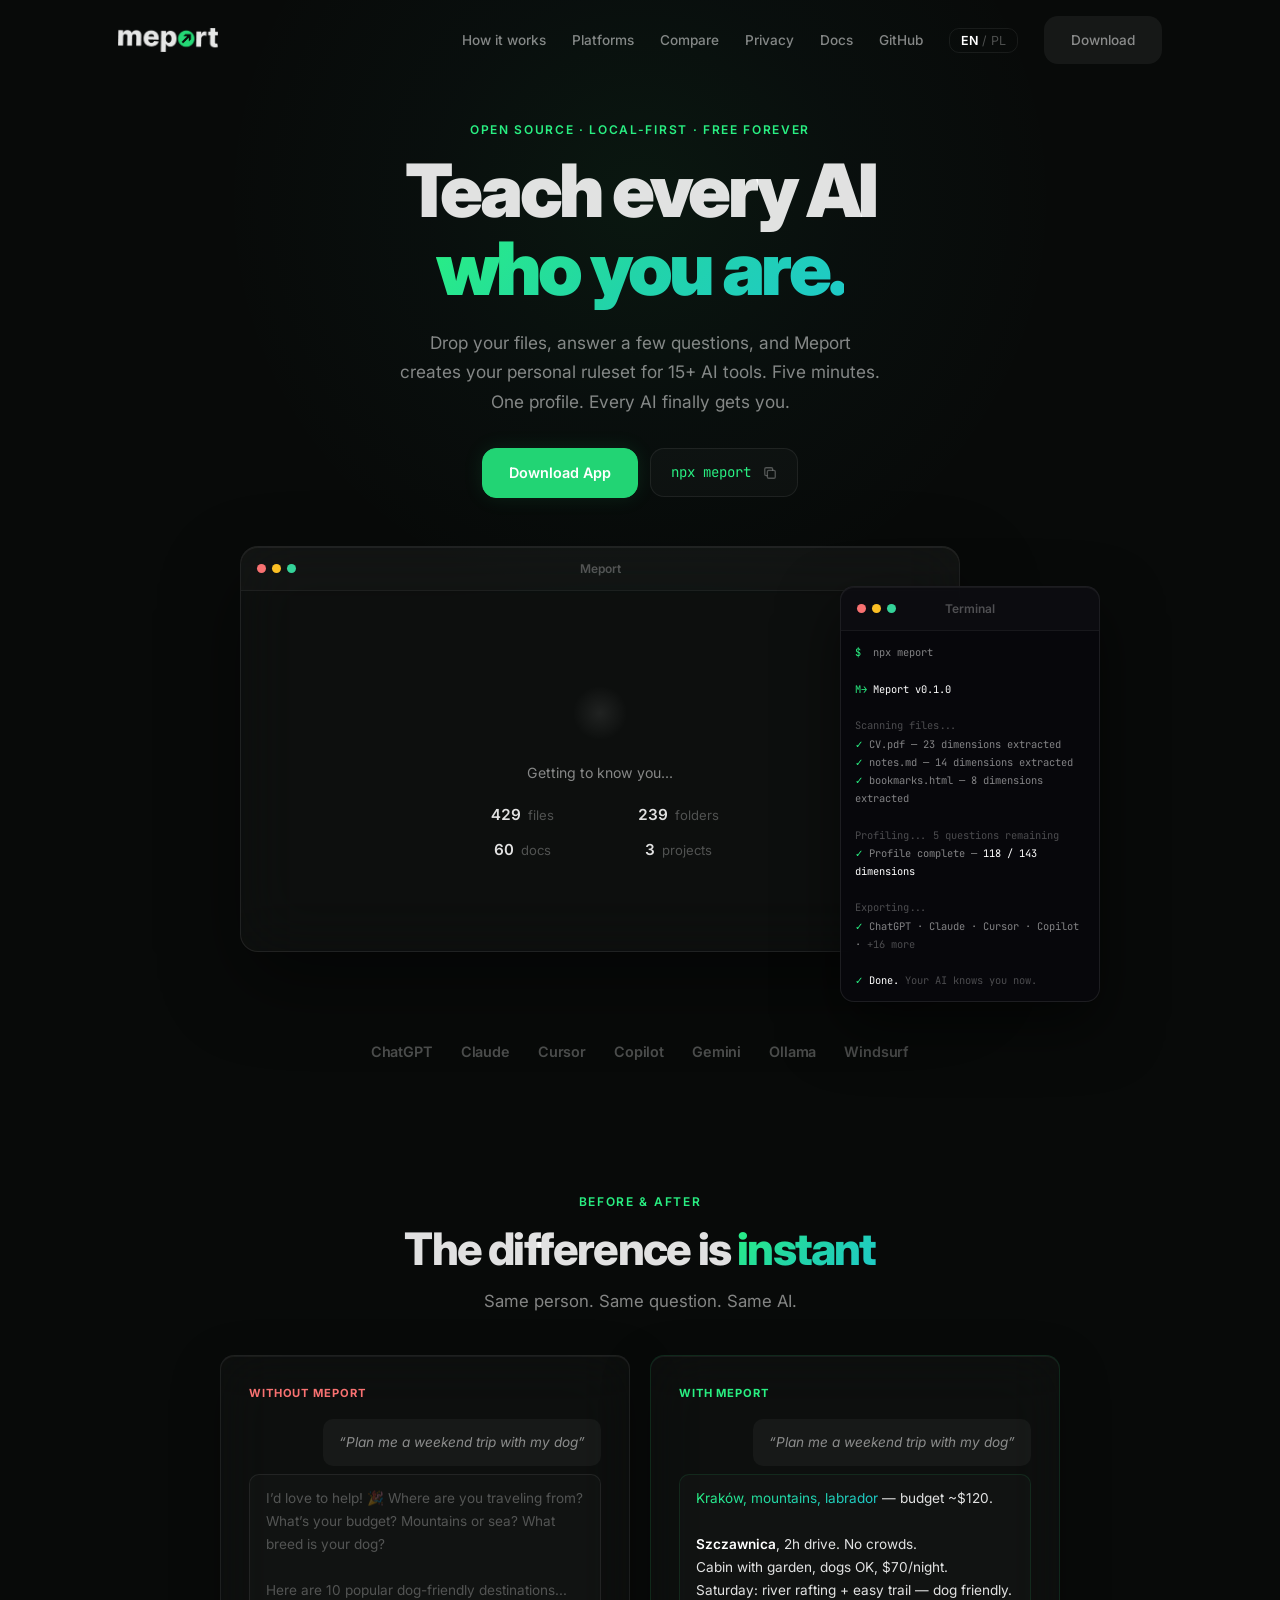
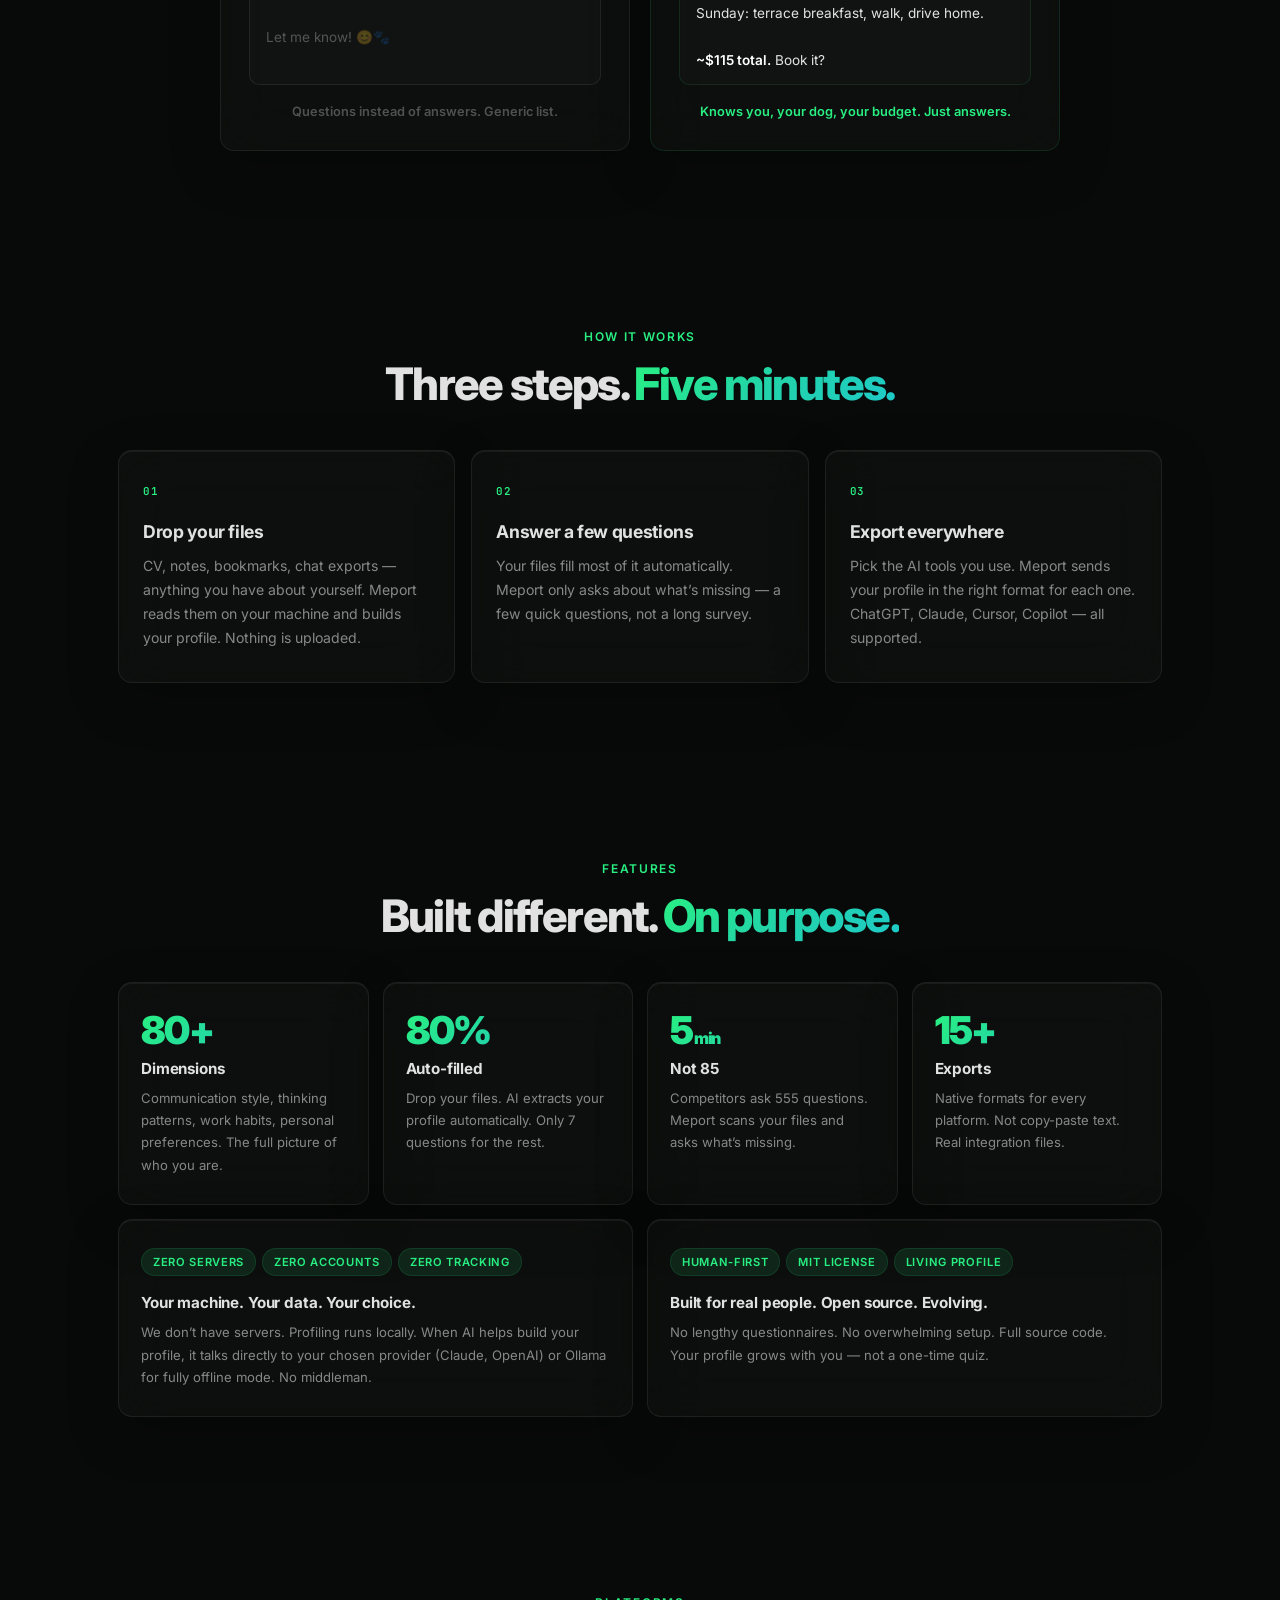
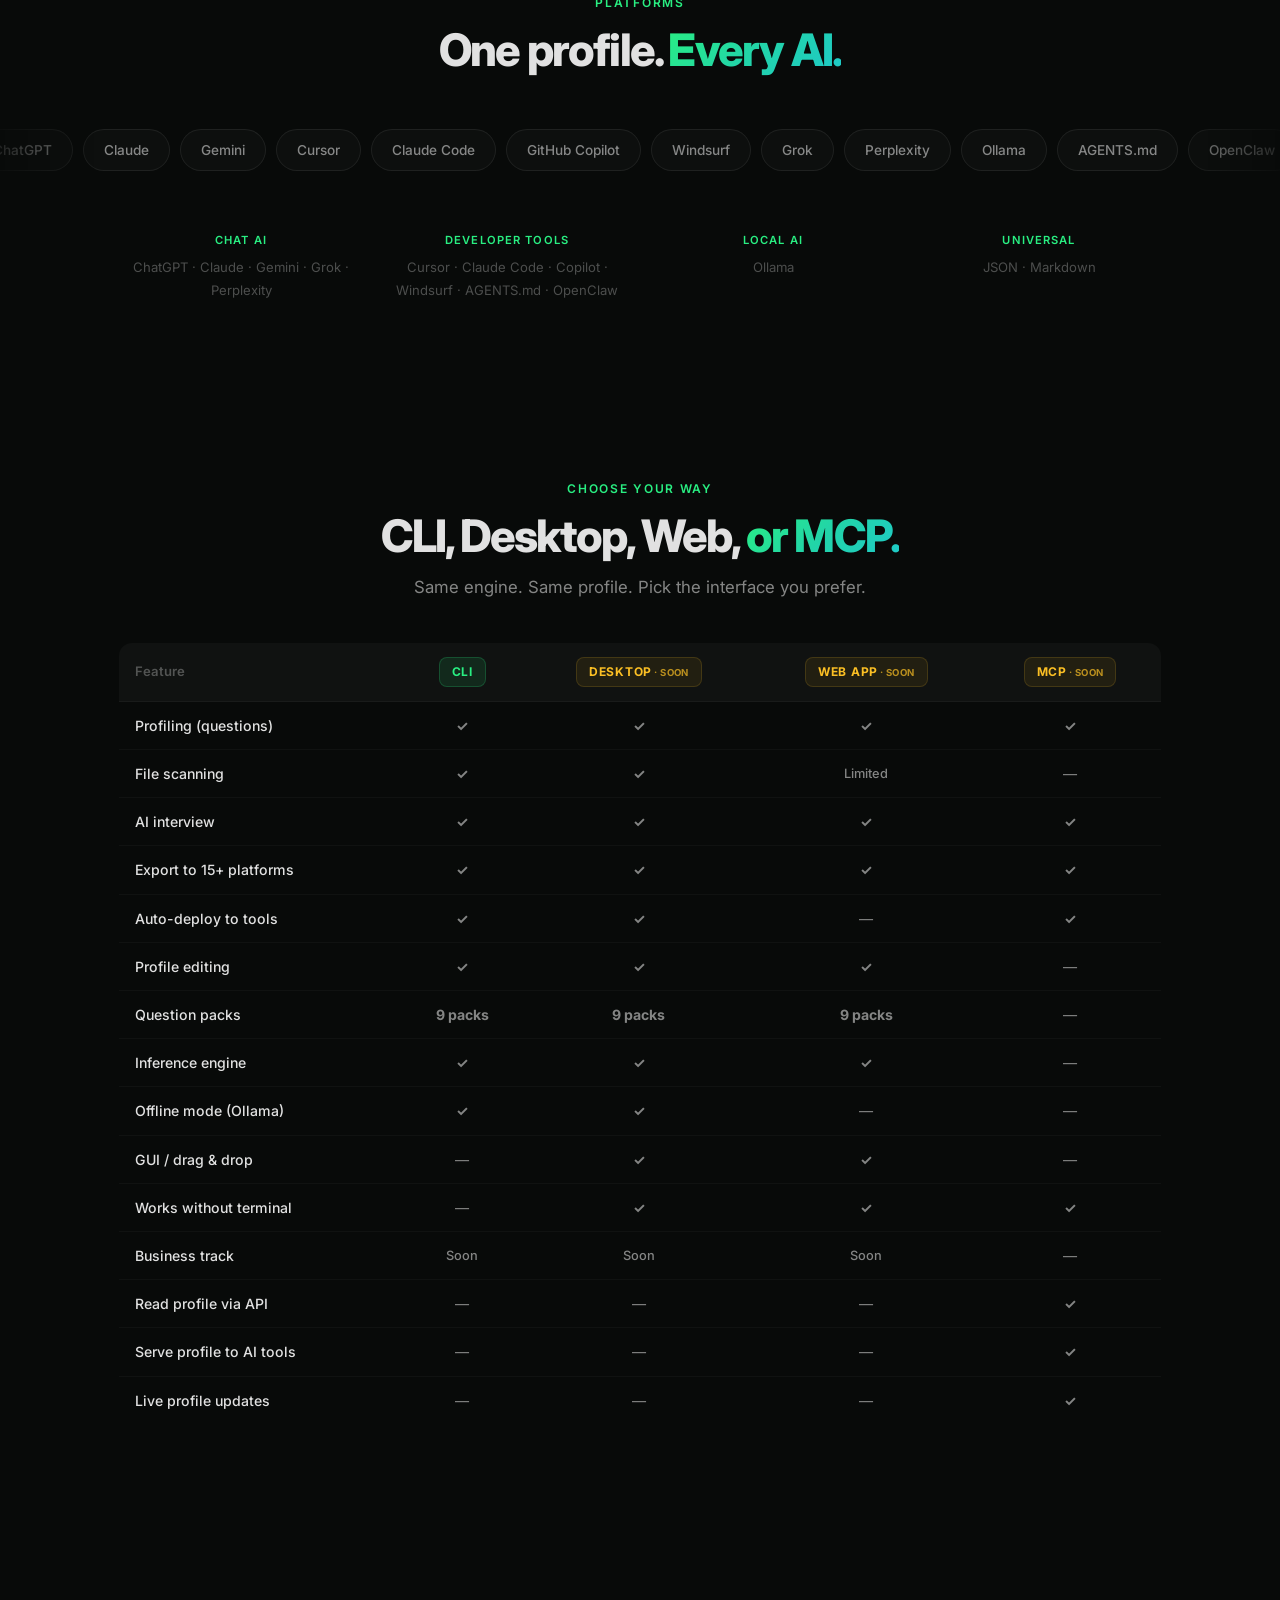
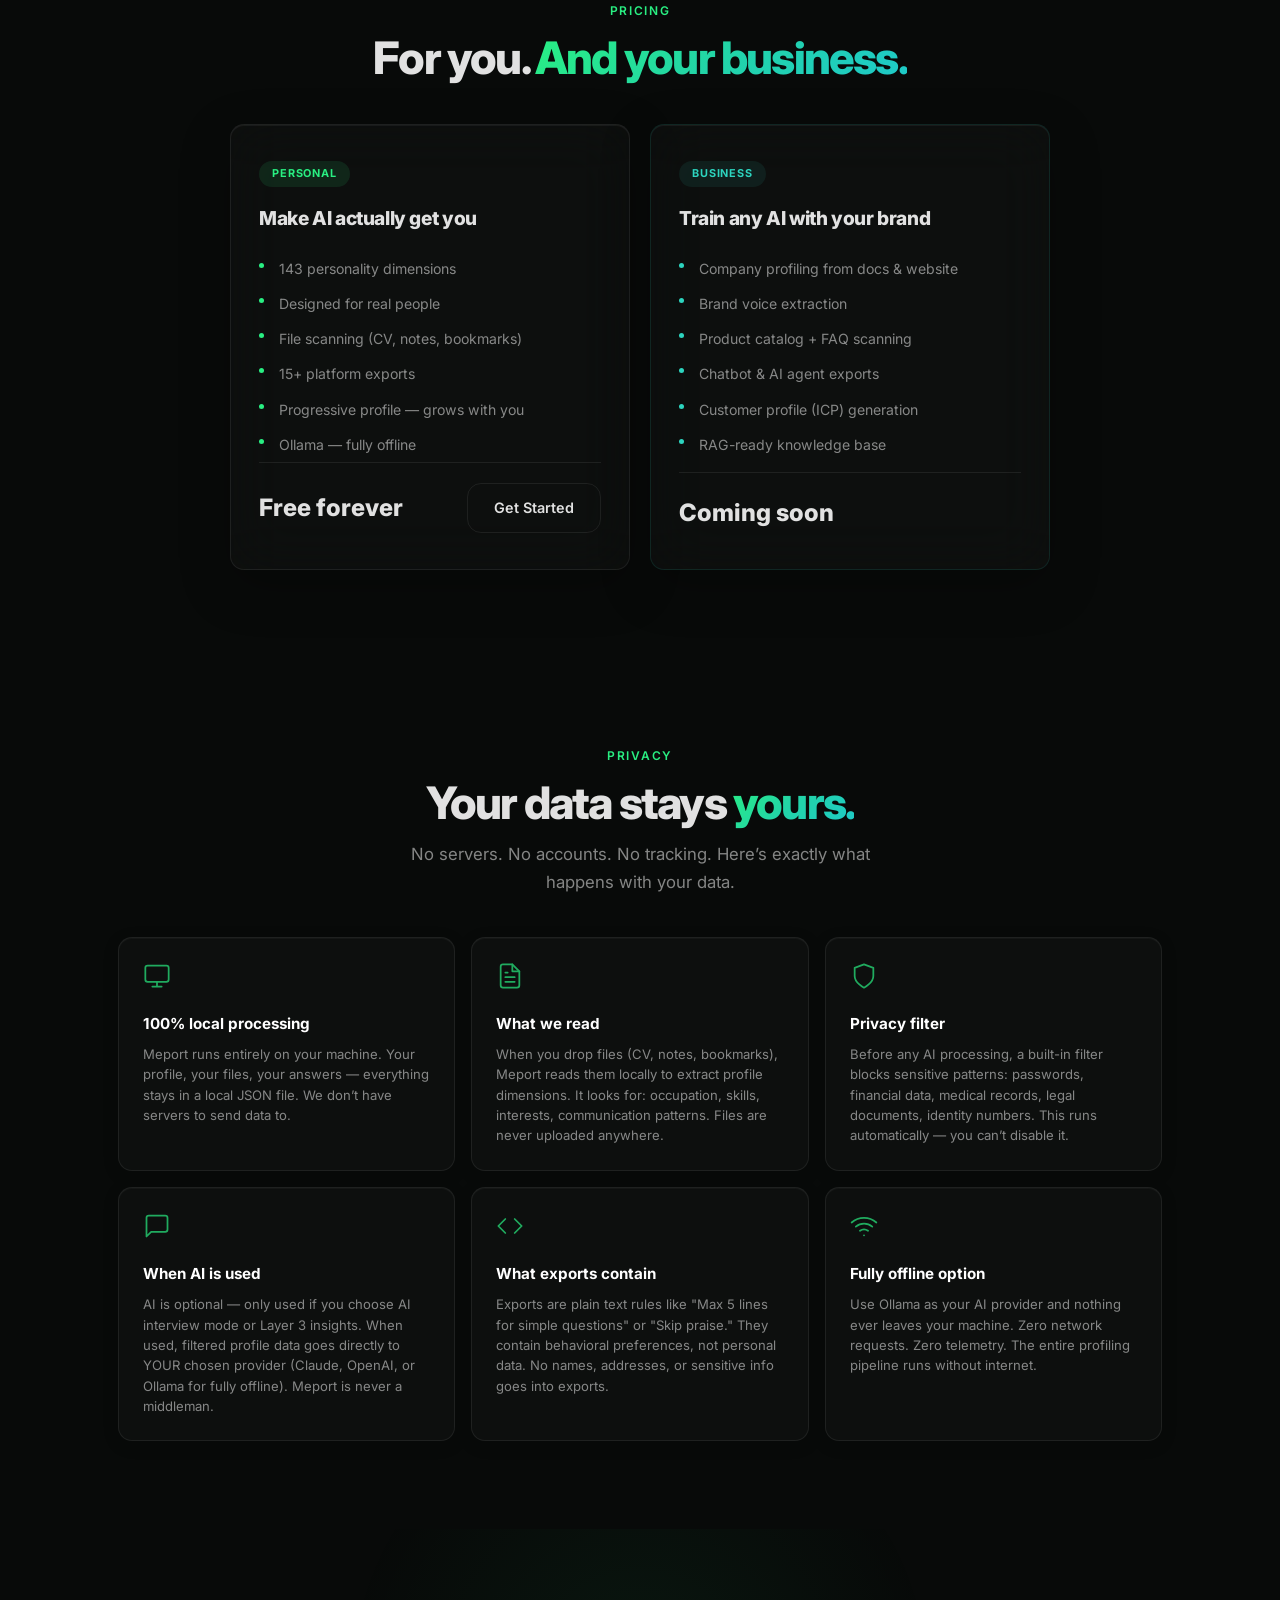
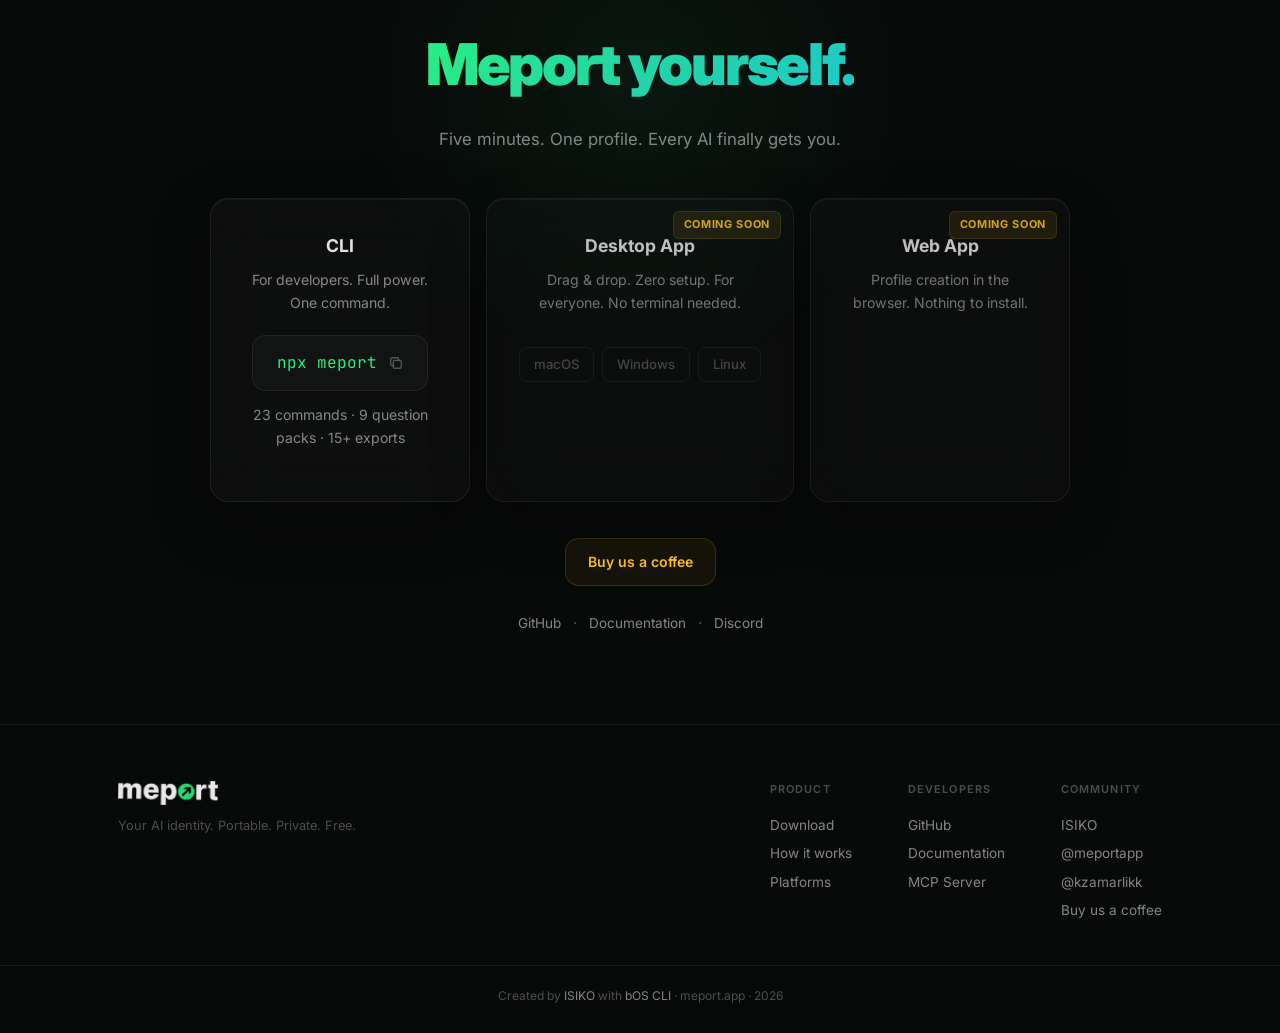
==== commit b74720cd: "Update site: comparison table, privacy section, full CLI docs, before/after, pricing - Add CLI/Deskt" ====
--- a/index.html
+++ b/index.html
@@ -44,6 +44,8 @@
       <div class="nav-links" id="nav-links">
         <a href="#how" data-i18n="nav.how">How it works</a>
         <a href="#platforms" data-i18n="nav.platforms">Platforms</a>
+        <a href="#compare" data-i18n="nav.compare">Compare</a>
+        <a href="#privacy" data-i18n="priv.eyebrow">Privacy</a>
         <a href="docs.html" data-i18n="nav.docs">Docs</a>
         <a href="https://github.com/zmrlk/meport" target="_blank" rel="noopener">GitHub</a>
         <button class="lang-switch" id="lang-switch" aria-label="Switch language">
@@ -160,15 +162,15 @@
       <div class="ba reveal r1">
         <div class="ba-card ba-bad">
           <span class="ba-tag" data-i18n="diff.without">Without Meport</span>
-          <div class="ba-bubble user" data-i18n="diff.q">&ldquo;Help me plan my week&rdquo;</div>
-          <div class="ba-bubble ai" data-i18n-html="diff.a_bad">Here are 10 general productivity tips:<br>1. Make a to-do list<br>2. Prioritize tasks<br>3. Use time blocking<br>4. Take breaks<br>...</div>
-          <p class="ba-verd" data-i18n="diff.verdict_bad">Generic. Could be for anyone.</p>
+          <div class="ba-bubble user" data-i18n="diff.q">&ldquo;Plan me a weekend trip with my dog&rdquo;</div>
+          <div class="ba-bubble ai" data-i18n-html="diff.a_bad">I&rsquo;d love to help! 🎉 Where are you traveling from? What&rsquo;s your budget? Mountains or sea? What breed is your dog?<br><br>Here are 10 popular dog-friendly destinations...<br><br>Let me know! 😊🐾</div>
+          <p class="ba-verd" data-i18n="diff.verdict_bad">Questions instead of answers. Generic list.</p>
         </div>
         <div class="ba-card ba-good">
           <span class="ba-tag good" data-i18n="diff.with">With Meport</span>
-          <div class="ba-bubble user" data-i18n="diff.q">&ldquo;Help me plan my week&rdquo;</div>
-          <div class="ba-bubble ai good" data-i18n-html="diff.a_good">Knowing you do your best thinking in the mornings and prefer async over meetings:<br><br><strong>Mon&ndash;Wed:</strong> Deep work 9&ndash;12 (your peak). No meetings.<br><strong>Thu:</strong> Client calls + admin (lighter day for you).<br><strong>Fri:</strong> Ship or explore. You do your best creative work when it's open-ended.<br><br>Want me to draft the calendar blocks?</div>
-          <p class="ba-verd good" data-i18n="diff.verdict_good">Knows how you work. Knows your rhythm.</p>
+          <div class="ba-bubble user" data-i18n="diff.q">&ldquo;Plan me a weekend trip with my dog&rdquo;</div>
+          <div class="ba-bubble ai good" data-i18n-html="diff.a_good"><em>Krak&oacute;w, mountains, labrador</em> &mdash; budget ~$120.<br><br><strong>Szczawnica</strong>, 2h drive. No crowds.<br>Cabin with garden, dogs OK, $70/night.<br>Saturday: river rafting + easy trail &mdash; dog friendly.<br>Sunday: terrace breakfast, walk, drive home.<br><br><strong>~$115 total.</strong> Book it?</div>
+          <p class="ba-verd good" data-i18n="diff.verdict_good">Knows you, your dog, your budget. Just answers.</p>
         </div>
       </div>
     </div>
@@ -199,34 +201,6 @@
     </div>
   </section>
 
-  <!-- ═══════════════ PLATFORMS ═══════════════ -->
-  <section class="flow" id="platforms">
-    <div class="container">
-      <p class="eyebrow reveal" data-i18n="plat.eyebrow">Platforms</p>
-      <h2 class="h2 reveal" data-i18n-html="plat.heading">One profile. <em>Every AI.</em></h2>
-    </div>
-    <div class="marquee-wrap reveal r1">
-      <div class="marquee">
-        <span>ChatGPT</span><span>Claude</span><span>Gemini</span><span>Cursor</span><span>Claude Code</span>
-        <span>GitHub Copilot</span><span>Windsurf</span><span>Grok</span><span>Perplexity</span><span>Ollama</span>
-        <span>Open WebUI</span><span>LM Studio</span><span>Jan.ai</span><span>Poe</span><span>TypingMind</span>
-        <span>AGENTS.md</span><span>MEPORT.md</span><span>MCP Server</span><span>JSON</span><span>Markdown</span><span>PDF</span>
-        <span>ChatGPT</span><span>Claude</span><span>Gemini</span><span>Cursor</span><span>Claude Code</span>
-        <span>GitHub Copilot</span><span>Windsurf</span><span>Grok</span><span>Perplexity</span><span>Ollama</span>
-        <span>Open WebUI</span><span>LM Studio</span><span>Jan.ai</span><span>Poe</span><span>TypingMind</span>
-        <span>AGENTS.md</span><span>MEPORT.md</span><span>MCP Server</span><span>JSON</span><span>Markdown</span><span>PDF</span>
-      </div>
-    </div>
-    <div class="container">
-      <div class="cats reveal r2">
-        <div class="cat"><h4 data-i18n="plat.chat">Chat AI</h4><p>ChatGPT &middot; Claude &middot; Gemini &middot; Grok &middot; Perplexity &middot; Poe</p></div>
-        <div class="cat"><h4 data-i18n="plat.dev">Developer Tools</h4><p>Cursor &middot; Claude Code &middot; Copilot &middot; Windsurf &middot; AGENTS.md</p></div>
-        <div class="cat"><h4 data-i18n="plat.local">Local AI</h4><p>Ollama &middot; Open WebUI &middot; LM Studio &middot; Jan.ai</p></div>
-        <div class="cat"><h4 data-i18n="plat.universal">Universal</h4><p>JSON &middot; Markdown &middot; PDF &middot; MCP &middot; MEPORT.md</p></div>
-      </div>
-    </div>
-  </section>
-
   <!-- ═══════════════ FEATURES ═══════════════ -->
   <section class="flow" id="features">
     <div class="container">
@@ -249,7 +223,7 @@
           <p data-i18n="feat.f3.desc">Competitors ask 555 questions. Meport scans your files and asks what's missing.</p>
         </div>
         <div class="bento-card reveal r3">
-          <div class="bento-num">20+</div>
+          <div class="bento-num">15+</div>
           <h3 data-i18n="feat.f4.title">Exports</h3>
           <p data-i18n="feat.f4.desc">Native formats for every platform. Not copy-paste text. Real integration files.</p>
         </div>
@@ -263,6 +237,71 @@
           <h3 data-i18n="feat.f6.title">Built for real people. Open source. Evolving.</h3>
           <p data-i18n="feat.f6.desc">No lengthy questionnaires. No overwhelming setup. Full source code. Your profile grows with you — not a one-time quiz.</p>
         </div>
+      </div>
+    </div>
+  </section>
+
+  <!-- ═══════════════ PLATFORMS ═══════════════ -->
+  <section class="flow" id="platforms">
+    <div class="container">
+      <p class="eyebrow reveal" data-i18n="plat.eyebrow">Platforms</p>
+      <h2 class="h2 reveal" data-i18n-html="plat.heading">One profile. <em>Every AI.</em></h2>
+    </div>
+    <div class="marquee-wrap reveal r1">
+      <div class="marquee">
+        <span>ChatGPT</span><span>Claude</span><span>Gemini</span><span>Cursor</span><span>Claude Code</span>
+        <span>GitHub Copilot</span><span>Windsurf</span><span>Grok</span><span>Perplexity</span><span>Ollama</span>
+        <span>AGENTS.md</span><span>OpenClaw</span><span>JSON</span><span>Markdown</span>
+        <span>ChatGPT</span><span>Claude</span><span>Gemini</span><span>Cursor</span><span>Claude Code</span>
+        <span>GitHub Copilot</span><span>Windsurf</span><span>Grok</span><span>Perplexity</span><span>Ollama</span>
+        <span>AGENTS.md</span><span>OpenClaw</span><span>JSON</span><span>Markdown</span>
+      </div>
+    </div>
+    <div class="container">
+      <div class="cats reveal r2">
+        <div class="cat"><h4 data-i18n="plat.chat">Chat AI</h4><p>ChatGPT &middot; Claude &middot; Gemini &middot; Grok &middot; Perplexity</p></div>
+        <div class="cat"><h4 data-i18n="plat.dev">Developer Tools</h4><p>Cursor &middot; Claude Code &middot; Copilot &middot; Windsurf &middot; AGENTS.md &middot; OpenClaw</p></div>
+        <div class="cat"><h4 data-i18n="plat.local">Local AI</h4><p>Ollama</p></div>
+        <div class="cat"><h4 data-i18n="plat.universal">Universal</h4><p>JSON &middot; Markdown</p></div>
+      </div>
+    </div>
+  </section>
+
+  <!-- ═══════════════ COMPARISON TABLE ═══════════════ -->
+  <section class="flow" id="compare">
+    <div class="container">
+      <p class="eyebrow reveal" data-i18n="compare.eyebrow">Choose your way</p>
+      <h2 class="h2 reveal" data-i18n-html="compare.heading">CLI, Desktop, Web, <em>or MCP.</em></h2>
+      <p class="sub reveal" data-i18n="compare.sub">Same engine. Same profile. Pick the interface you prefer.</p>
+      <div class="compare-table reveal r1">
+        <table>
+          <thead>
+            <tr>
+              <th data-i18n="compare.feature">Feature</th>
+              <th><span class="ct-badge ct-ready">CLI</span></th>
+              <th><span class="ct-badge ct-soon">Desktop<small class="ct-soon-label"> · Soon</small></span></th>
+              <th><span class="ct-badge ct-soon">Web App<small class="ct-soon-label"> · Soon</small></span></th>
+              <th><span class="ct-badge ct-soon">MCP<small class="ct-soon-label"> · Soon</small></span></th>
+            </tr>
+          </thead>
+          <tbody>
+            <tr><td data-i18n="compare.r1">Profiling (questions)</td><td class="ct-yes">✓</td><td class="ct-yes">✓</td><td class="ct-yes">✓</td><td class="ct-yes">✓</td></tr>
+            <tr><td data-i18n="compare.r2">File scanning</td><td class="ct-yes">✓</td><td class="ct-yes">✓</td><td class="ct-limit" data-i18n="compare.limited">Limited</td><td class="ct-no">—</td></tr>
+            <tr><td data-i18n="compare.r3">AI interview</td><td class="ct-yes">✓</td><td class="ct-yes">✓</td><td class="ct-yes">✓</td><td class="ct-yes">✓</td></tr>
+            <tr><td data-i18n="compare.r4">Export to 15+ platforms</td><td class="ct-yes">✓</td><td class="ct-yes">✓</td><td class="ct-yes">✓</td><td class="ct-yes">✓</td></tr>
+            <tr><td data-i18n="compare.r5">Auto-deploy to tools</td><td class="ct-yes">✓</td><td class="ct-yes">✓</td><td class="ct-no">—</td><td class="ct-yes">✓</td></tr>
+            <tr><td data-i18n="compare.r6">Profile editing</td><td class="ct-yes">✓</td><td class="ct-yes">✓</td><td class="ct-yes">✓</td><td class="ct-no">—</td></tr>
+            <tr><td data-i18n="compare.r7">Question packs</td><td class="ct-yes">9 packs</td><td class="ct-yes">9 packs</td><td class="ct-yes">9 packs</td><td class="ct-no">—</td></tr>
+            <tr><td data-i18n="compare.r8">Inference engine</td><td class="ct-yes">✓</td><td class="ct-yes">✓</td><td class="ct-yes">✓</td><td class="ct-no">—</td></tr>
+            <tr><td data-i18n="compare.r9">Offline mode (Ollama)</td><td class="ct-yes">✓</td><td class="ct-yes">✓</td><td class="ct-no">—</td><td class="ct-no">—</td></tr>
+            <tr><td data-i18n="compare.r10">GUI / drag & drop</td><td class="ct-no">—</td><td class="ct-yes">✓</td><td class="ct-yes">✓</td><td class="ct-no">—</td></tr>
+            <tr><td data-i18n="compare.r11">Works without terminal</td><td class="ct-no">—</td><td class="ct-yes">✓</td><td class="ct-yes">✓</td><td class="ct-yes">✓</td></tr>
+            <tr><td data-i18n="compare.r12">Business track</td><td class="ct-soon-t">Soon</td><td class="ct-soon-t">Soon</td><td class="ct-soon-t">Soon</td><td class="ct-no">—</td></tr>
+            <tr><td data-i18n="compare.r13">Read profile via API</td><td class="ct-no">—</td><td class="ct-no">—</td><td class="ct-no">—</td><td class="ct-yes">✓</td></tr>
+            <tr><td data-i18n="compare.r14">Serve profile to AI tools</td><td class="ct-no">—</td><td class="ct-no">—</td><td class="ct-no">—</td><td class="ct-yes">✓</td></tr>
+            <tr><td data-i18n="compare.r15">Live profile updates</td><td class="ct-no">—</td><td class="ct-no">—</td><td class="ct-no">—</td><td class="ct-yes">✓</td></tr>
+          </tbody>
+        </table>
       </div>
     </div>
   </section>
@@ -280,7 +319,7 @@
             <li data-i18n="tracks.p.l1">80+ personality dimensions</li>
             <li data-i18n="tracks.p.l2">Designed for real people</li>
             <li data-i18n="tracks.p.l3">File scanning (CV, notes, bookmarks)</li>
-            <li data-i18n="tracks.p.l4">20+ platform exports</li>
+            <li data-i18n="tracks.p.l4">15+ platform exports</li>
             <li data-i18n="tracks.p.l5">Progressive profile — grows with you</li>
             <li data-i18n="tracks.p.l6">Ollama — fully offline</li>
           </ul>
@@ -301,9 +340,49 @@
             <li data-i18n="tracks.b.l6">RAG-ready knowledge base</li>
           </ul>
           <div class="price-foot">
-            <div class="price-tag">$29 <small data-i18n="tracks.b.price_note">one-time</small></div>
-            <a href="#download" class="btn btn-primary" data-i18n="tracks.b.cta">Get Business</a>
-          </div>
+            <div class="price-tag" data-i18n="dl.coming">Coming soon</div>
+          </div>
+        </div>
+      </div>
+    </div>
+  </section>
+
+  <!-- ═══════════════ PRIVACY ═══════════════ -->
+  <section class="flow" id="privacy">
+    <div class="container">
+      <p class="eyebrow reveal" data-i18n="priv.eyebrow">Privacy</p>
+      <h2 class="h2 reveal" data-i18n-html="priv.heading">Your data stays <em>yours.</em></h2>
+      <p class="sub reveal" data-i18n="priv.sub">No servers. No accounts. No tracking. Here's exactly what happens with your data.</p>
+      <div class="privacy-grid reveal r1">
+        <div class="priv-card">
+          <svg class="priv-svg" viewBox="0 0 24 24" fill="none" stroke="currentColor" stroke-width="1.5" stroke-linecap="round" stroke-linejoin="round"><rect x="2" y="3" width="20" height="14" rx="2"/><path d="M8 21h8M12 17v4"/></svg>
+          <h4 data-i18n="priv.local.title">100% local processing</h4>
+          <p data-i18n="priv.local.desc">Meport runs entirely on your machine. Your profile, your files, your answers — everything stays in a local JSON file. We don't have servers to send data to.</p>
+        </div>
+        <div class="priv-card">
+          <svg class="priv-svg" viewBox="0 0 24 24" fill="none" stroke="currentColor" stroke-width="1.5" stroke-linecap="round" stroke-linejoin="round"><path d="M14 2H6a2 2 0 00-2 2v16a2 2 0 002 2h12a2 2 0 002-2V8z"/><polyline points="14 2 14 8 20 8"/><line x1="16" y1="13" x2="8" y2="13"/><line x1="16" y1="17" x2="8" y2="17"/><polyline points="10 9 9 9 8 9"/></svg>
+          <h4 data-i18n="priv.scan.title">What we read</h4>
+          <p data-i18n="priv.scan.desc">When you drop files (CV, notes, bookmarks), Meport reads them locally to extract profile dimensions. It looks for: occupation, skills, interests, communication patterns. Files are never uploaded anywhere.</p>
+        </div>
+        <div class="priv-card">
+          <svg class="priv-svg" viewBox="0 0 24 24" fill="none" stroke="currentColor" stroke-width="1.5" stroke-linecap="round" stroke-linejoin="round"><path d="M12 22s8-4 8-10V5l-8-3-8 3v7c0 6 8 10 8 10z"/></svg>
+          <h4 data-i18n="priv.filter.title">Privacy filter</h4>
+          <p data-i18n="priv.filter.desc">Before any AI processing, a built-in filter blocks sensitive patterns: passwords, financial data, medical records, legal documents, identity numbers. This runs automatically — you can't disable it.</p>
+        </div>
+        <div class="priv-card">
+          <svg class="priv-svg" viewBox="0 0 24 24" fill="none" stroke="currentColor" stroke-width="1.5" stroke-linecap="round" stroke-linejoin="round"><path d="M21 15a2 2 0 01-2 2H7l-4 4V5a2 2 0 012-2h14a2 2 0 012 2z"/></svg>
+          <h4 data-i18n="priv.ai.title">When AI is used</h4>
+          <p data-i18n="priv.ai.desc">AI is optional — only used if you choose AI interview mode or Layer 3 insights. When used, filtered profile data goes directly to YOUR chosen provider (Claude, OpenAI, or Ollama for fully offline). Meport is never a middleman.</p>
+        </div>
+        <div class="priv-card">
+          <svg class="priv-svg" viewBox="0 0 24 24" fill="none" stroke="currentColor" stroke-width="1.5" stroke-linecap="round" stroke-linejoin="round"><polyline points="16 18 22 12 16 6"/><polyline points="8 6 2 12 8 18"/></svg>
+          <h4 data-i18n="priv.export.title">What exports contain</h4>
+          <p data-i18n="priv.export.desc">Exports are plain text rules like "Max 5 lines for simple questions" or "Skip praise." They contain behavioral preferences, not personal data. No names, addresses, or sensitive info goes into exports.</p>
+        </div>
+        <div class="priv-card">
+          <svg class="priv-svg" viewBox="0 0 24 24" fill="none" stroke="currentColor" stroke-width="1.5" stroke-linecap="round" stroke-linejoin="round"><path d="M5 12.55a11 11 0 0114.08 0"/><path d="M1.42 9a16 16 0 0121.16 0"/><path d="M8.53 16.11a6 6 0 016.95 0"/><line x1="12" y1="20" x2="12.01" y2="20"/></svg>
+          <h4 data-i18n="priv.offline.title">Fully offline option</h4>
+          <p data-i18n="priv.offline.desc">Use Ollama as your AI provider and nothing ever leaves your machine. Zero network requests. Zero telemetry. The entire profiling pipeline runs without internet.</p>
         </div>
       </div>
     </div>
@@ -318,22 +397,27 @@
         <p class="cta-p" data-i18n="dl.sub">Five minutes. One profile. Every AI finally gets you.</p>
       </div>
       <div class="dl reveal r1">
-        <div class="dl-card">
-          <h3 data-i18n="dl.app.title">Desktop App</h3>
-          <p data-i18n="dl.app.desc">Drag & drop. Zero setup. For everyone.</p>
-          <div class="dl-btns">
-            <a href="#" class="btn btn-primary">macOS</a>
-            <a href="#" class="btn btn-outline">Windows</a>
-            <a href="#" class="btn btn-outline">Linux</a>
-          </div>
-        </div>
-        <div class="dl-card">
+        <div class="dl-card dl-ready">
           <h3 data-i18n="dl.cli.title">CLI</h3>
-          <p data-i18n="dl.cli.desc">For developers. One command.</p>
+          <p data-i18n="dl.cli.desc">For developers. Full power. One command.</p>
           <div class="cli-copy lg" id="cli-pill-dl">
             <code>npx meport</code>
             <svg width="14" height="14" viewBox="0 0 16 16" fill="none"><rect x="5" y="5" width="9" height="9" rx="1.5" stroke="currentColor" stroke-width="1.5"/><path d="M11 5V3.5A1.5 1.5 0 009.5 2h-6A1.5 1.5 0 002 3.5v6A1.5 1.5 0 003.5 11H5" stroke="currentColor" stroke-width="1.5"/></svg>
           </div>
+          <p class="dl-sub" data-i18n="dl.cli.sub">23 commands &middot; 9 question packs &middot; 15+ exports</p>
+        </div>
+        <div class="dl-card dl-soon">
+          <span class="dl-badge" data-i18n="dl.coming">Coming soon</span>
+          <h3 data-i18n="dl.app.title">Desktop App</h3>
+          <p data-i18n="dl.app.desc">Drag & drop. Zero setup. For everyone. No terminal needed.</p>
+          <div class="dl-platforms-row">
+            <span>macOS</span><span>Windows</span><span>Linux</span>
+          </div>
+        </div>
+        <div class="dl-card dl-soon">
+          <span class="dl-badge" data-i18n="dl.coming">Coming soon</span>
+          <h3 data-i18n="dl.web.title">Web App</h3>
+          <p data-i18n="dl.web.desc">Profile creation in the browser. Nothing to install.</p>
         </div>
       </div>
       <div class="reveal r2 coffee-row">
@@ -362,10 +446,10 @@
       <div class="footer-cols">
         <div><h4 data-i18n="footer.product">Product</h4><a href="#download" data-i18n="nav.download">Download</a><a href="#how" data-i18n="nav.how">How it works</a><a href="#platforms" data-i18n="nav.platforms">Platforms</a></div>
         <div><h4 data-i18n="footer.developers">Developers</h4><a href="https://github.com/zmrlk/meport" target="_blank">GitHub</a><a href="docs.html" data-i18n="dl.docs">Documentation</a><a href="#">MCP Server</a></div>
-        <div><h4 data-i18n="footer.community">Community</h4><a href="https://isiko.pl" target="_blank">ISIKO</a><a href="https://x.com/kzamarlikk" target="_blank">Twitter / X</a><a href="https://buycoffee.to/zmrlk" target="_blank" data-i18n="footer.coffee">Buy us a coffee</a></div>
-      </div>
-    </div>
-    <div class="footer-bottom"><p>MIT License &middot; Built by <a href="https://isiko.pl" target="_blank" rel="noopener">ISIKO</a> &middot; meport.app</p></div>
+        <div><h4 data-i18n="footer.community">Community</h4><a href="https://isiko.pl" target="_blank">ISIKO</a><a href="https://x.com/meportapp" target="_blank">@meportapp</a><a href="https://x.com/kzamarlikk" target="_blank">@kzamarlikk</a><a href="https://buycoffee.to/zmrlk" target="_blank" data-i18n="footer.coffee">Buy us a coffee</a></div>
+      </div>
+    </div>
+    <div class="footer-bottom"><p data-i18n-html="footer.bottom">Created by <a href="https://isiko.pl" target="_blank" rel="noopener">ISIKO</a> with <a href="https://github.com/zmrlk/bOS" target="_blank" rel="noopener">bOS CLI</a> &middot; meport.app &middot; 2026</p></div>
   </footer>
 
   <script src="app.js"></script>
@@ -392,10 +476,10 @@
     "license": "https://opensource.org/licenses/MIT",
     "isAccessibleForFree": true,
     "downloadUrl": "https://www.npmjs.com/package/meport",
-    "softwareVersion": "1.0.0",
+    "softwareVersion": "0.1.0",
     "featureList": [
       "AI personality profiling from files",
-      "Export to 20+ platforms",
+      "Export to 15+ platforms",
       "100% local processing",
       "Ollama support for fully offline use",
       "CLI: npx meport",
--- a/style.css
+++ b/style.css
@@ -41,9 +41,9 @@
 .r1{transition-delay:.08s}.r2{transition-delay:.16s}.r3{transition-delay:.24s}.r4{transition-delay:.32s}
 
 /* ── TYPOGRAPHY ── */
-.eyebrow{font-size:.75rem;font-weight:600;letter-spacing:.14em;text-transform:uppercase;color:var(--accent);margin-bottom:14px;text-align:center}
-.h2{font-size:clamp(1.8rem,4.5vw,2.8rem);font-weight:800;letter-spacing:-.04em;line-height:1.15;text-align:center;margin-bottom:14px}
-.sub{text-align:center;color:var(--t2);font-size:1.05rem;max-width:480px;margin:0 auto 36px}
+.eyebrow{font-size:.75rem;font-weight:600;letter-spacing:.14em;text-transform:uppercase;color:var(--accent);margin-bottom:12px;text-align:center}
+.h2{font-size:clamp(1.8rem,4.5vw,2.8rem);font-weight:800;letter-spacing:-.04em;line-height:1.15;text-align:center;margin-bottom:12px}
+.sub{text-align:center;color:var(--t2);font-size:1.05rem;max-width:480px;margin:0 auto 40px}
 
 /* ── NAV ── */
 .nav{position:fixed;top:0;left:0;right:0;z-index:200;padding:16px 0;transition:all .3s var(--ease)}
@@ -160,7 +160,10 @@
 .trust a:hover{color:var(--accent)}
 
 /* ═══════════════ FLOW SECTIONS ═══════════════ */
-.flow{padding:80px 0;position:relative}
+.flow{padding:88px 0;position:relative}
+.flow .h2{margin-bottom:12px}
+.flow .sub{margin-bottom:40px}
+.flow .sub+*,.flow .h2+.ba,.flow .h2+.steps,.flow .h2+.bento,.flow .h2+.pricing,.flow .h2+.compare-table,.flow .h2+.privacy-grid{margin-top:40px}
 
 /* ── BEFORE/AFTER ── */
 .ba{display:grid;grid-template-columns:1fr 1fr;gap:20px;max-width:840px;margin:0 auto}
@@ -187,7 +190,7 @@
 .step p{font-size:.88rem;color:var(--t2);line-height:1.7}
 
 /* ── MARQUEE ── */
-.marquee-wrap{overflow:hidden;margin:0 -28px 40px;-webkit-mask-image:linear-gradient(90deg,transparent,#000 10%,#000 90%,transparent);mask-image:linear-gradient(90deg,transparent,#000 10%,#000 90%,transparent)}
+.marquee-wrap{overflow:hidden;margin:32px -28px 0;padding:20px 0;-webkit-mask-image:linear-gradient(90deg,transparent,#000 10%,#000 90%,transparent);mask-image:linear-gradient(90deg,transparent,#000 10%,#000 90%,transparent)}
 .marquee{display:flex;gap:10px;width:max-content;animation:scroll 45s linear infinite}
 .marquee:hover{animation-play-state:paused}
 @keyframes scroll{to{transform:translateX(-50%)}}
@@ -195,7 +198,7 @@
 .marquee span:hover{border-color:var(--accent);color:var(--white);background:var(--glow)}
 
 /* Categories */
-.cats{display:grid;grid-template-columns:repeat(4,1fr);gap:20px;text-align:center}
+.cats{display:grid;grid-template-columns:repeat(4,1fr);gap:20px;text-align:center;margin-top:40px}
 .cat h4{font-size:.7rem;text-transform:uppercase;letter-spacing:.1em;color:var(--accent);margin-bottom:6px;font-weight:600}
 .cat p{font-size:.82rem;color:var(--t3);line-height:1.8}
 
@@ -231,7 +234,7 @@
 .cta-glow{position:absolute;top:-200px;left:50%;transform:translateX(-50%);width:700px;height:700px;background:radial-gradient(circle,rgba(41,239,130,.06) 0%,transparent 60%);pointer-events:none}
 .cta-h2{font-size:clamp(2.2rem,5.5vw,3.6rem);font-weight:900;letter-spacing:-.04em;margin-bottom:14px}
 .cta-p{font-size:1.05rem;color:var(--t2);margin-bottom:44px}
-.dl{display:grid;grid-template-columns:1fr 1fr;gap:20px;max-width:620px;margin:0 auto 36px}
+.dl{display:grid;grid-template-columns:1fr 1fr 1fr;gap:16px;max-width:860px;margin:0 auto 36px}
 .dl-card{border-radius:18px;padding:32px;background:rgba(255,255,255,.025);border:1px solid rgba(255,255,255,.07);backdrop-filter:blur(28px) saturate(1.2);text-align:center;display:flex;flex-direction:column;align-items:center;box-shadow:0 20px 60px rgba(0,0,0,.3),inset 0 1px 0 rgba(255,255,255,.05);transition:all .3s var(--ease)}
 .dl-card:hover{transform:translateY(-3px);border-color:var(--border-h)}
 .dl-card h3{font-size:1.1rem;font-weight:700;margin-bottom:8px}
@@ -244,6 +247,39 @@
 .dl-links{display:flex;align-items:center;justify-content:center;gap:12px}
 .dl-links a{font-size:.85rem;color:var(--t2)}
 .dl-links span{color:var(--t3)}
+
+/* ── COMPARISON TABLE ── */
+.compare-table{overflow-x:auto}
+.compare-table table{width:100%;border-collapse:collapse;border:1px solid var(--border);border-radius:var(--r);overflow:hidden;font-size:.88rem}
+.compare-table thead{background:rgba(255,255,255,.03)}
+.compare-table th{padding:14px 16px;font-weight:600;text-align:center;border-bottom:1px solid var(--border);color:var(--t2);font-size:.82rem}
+.compare-table th:first-child{text-align:left;color:var(--t3)}
+.compare-table td{padding:12px 16px;border-bottom:1px solid rgba(255,255,255,.03);text-align:center;color:var(--t2)}
+.compare-table td:first-child{text-align:left;font-weight:500;color:var(--text)}
+.compare-table tbody tr:hover{background:rgba(255,255,255,.015)}
+.ct-badge{display:inline-block;padding:4px 12px;border-radius:8px;font-size:.75rem;font-weight:700;letter-spacing:.06em;text-transform:uppercase}
+.ct-ready{background:rgba(41,239,130,.1);color:var(--accent);border:1px solid rgba(41,239,130,.2)}
+.ct-soon{background:rgba(251,191,36,.08);color:var(--yellow);border:1px solid rgba(251,191,36,.15)}
+.ct-planned{background:rgba(255,255,255,.04);color:var(--t3);border:1px solid var(--border)}
+.ct-yes{color:var(--accent);font-weight:700}
+.ct-no{color:var(--t3)}
+.ct-soon-t{color:var(--yellow);font-size:.8rem;font-weight:500}
+.ct-limit{color:var(--yellow);font-size:.8rem;font-weight:500}
+.ct-soon-label{font-size:.6rem;opacity:.7;letter-spacing:.04em}
+
+/* ── DL UPDATES ── */
+.dl-sub{font-size:.78rem;color:var(--t3);margin-top:12px}
+.dl-soon{position:relative;opacity:.85}
+.dl-badge{position:absolute;top:12px;right:12px;padding:4px 10px;border-radius:6px;font-size:.68rem;font-weight:700;letter-spacing:.06em;text-transform:uppercase;background:rgba(251,191,36,.1);color:var(--yellow);border:1px solid rgba(251,191,36,.15)}
+.dl-platforms-row{display:flex;gap:8px;margin-top:12px}
+.dl-platforms-row span{padding:6px 14px;border-radius:8px;font-size:.82rem;color:var(--t3);border:1px solid var(--border);font-weight:500}
+
+/* ── PRIVACY ── */
+.privacy-grid{display:grid;grid-template-columns:repeat(3,1fr);gap:16px}
+.priv-card{background:var(--card);border:1px solid var(--border);border-radius:var(--r);padding:24px;box-shadow:0 4px 16px rgba(0,0,0,.15),inset 0 1px 0 rgba(255,255,255,.03)}
+.priv-card .priv-svg{width:28px;height:28px;color:var(--accent);margin-bottom:14px;opacity:.7}
+.priv-card h4{font-size:.95rem;font-weight:700;margin-bottom:8px;color:var(--white)}
+.priv-card p{font-size:.82rem;color:var(--t2);line-height:1.55}
 
 /* ── FOOTER ── */
 .footer{padding:56px 0 28px;border-top:1px solid var(--border)}
@@ -272,10 +308,13 @@
   .flow{padding:72px 0}
   .ba{grid-template-columns:1fr}
   .steps{grid-template-columns:1fr}
+  .privacy-grid{grid-template-columns:1fr}
   .bento{grid-template-columns:1fr}.bento-card.wide{grid-column:span 1}
   .pricing{grid-template-columns:1fr;max-width:400px}
   .cats{grid-template-columns:1fr 1fr}
-  .dl{grid-template-columns:1fr;max-width:340px}
+  .dl{grid-template-columns:1fr;max-width:440px}
+  .compare-table{font-size:.8rem}
+  .compare-table th,.compare-table td{padding:10px 8px}
   .footer-inner{flex-direction:column;gap:28px}
   .footer-cols{flex-wrap:wrap;gap:28px}
   .hero-cta{flex-direction:column;align-items:stretch}
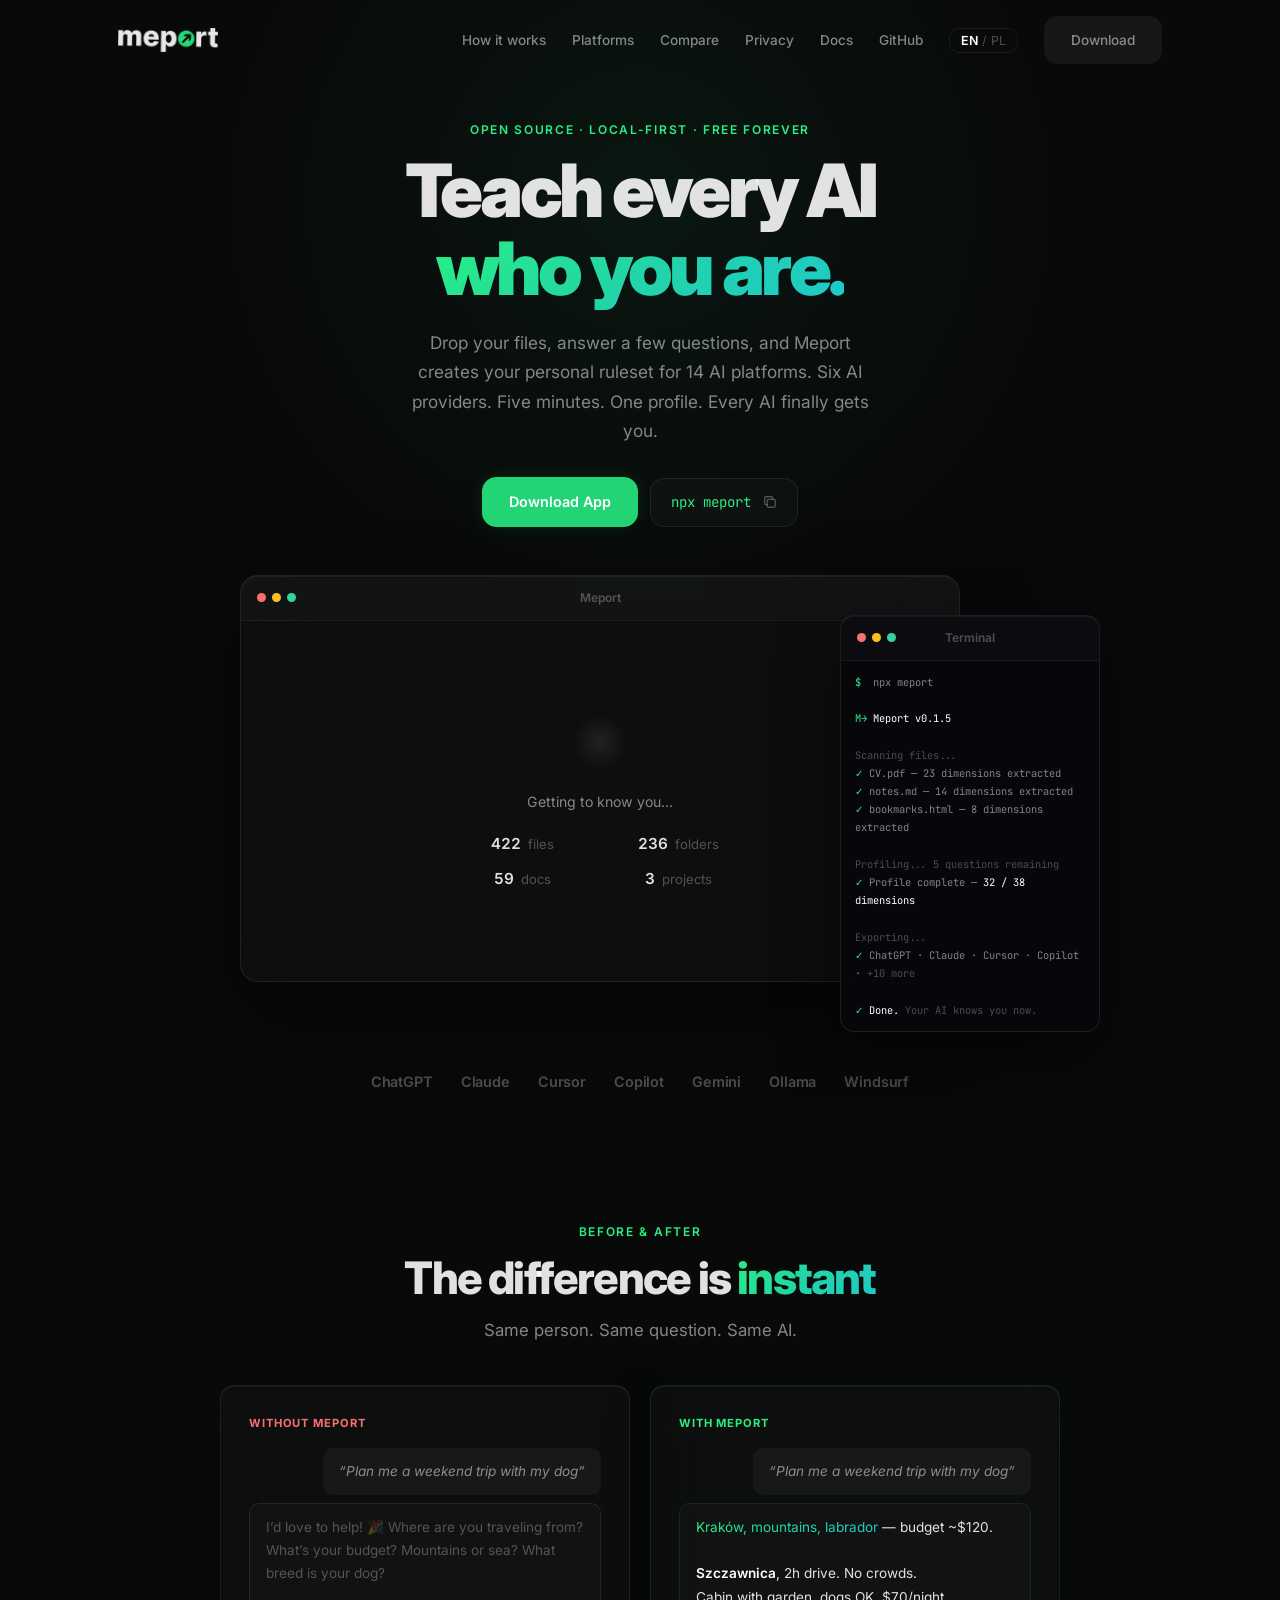
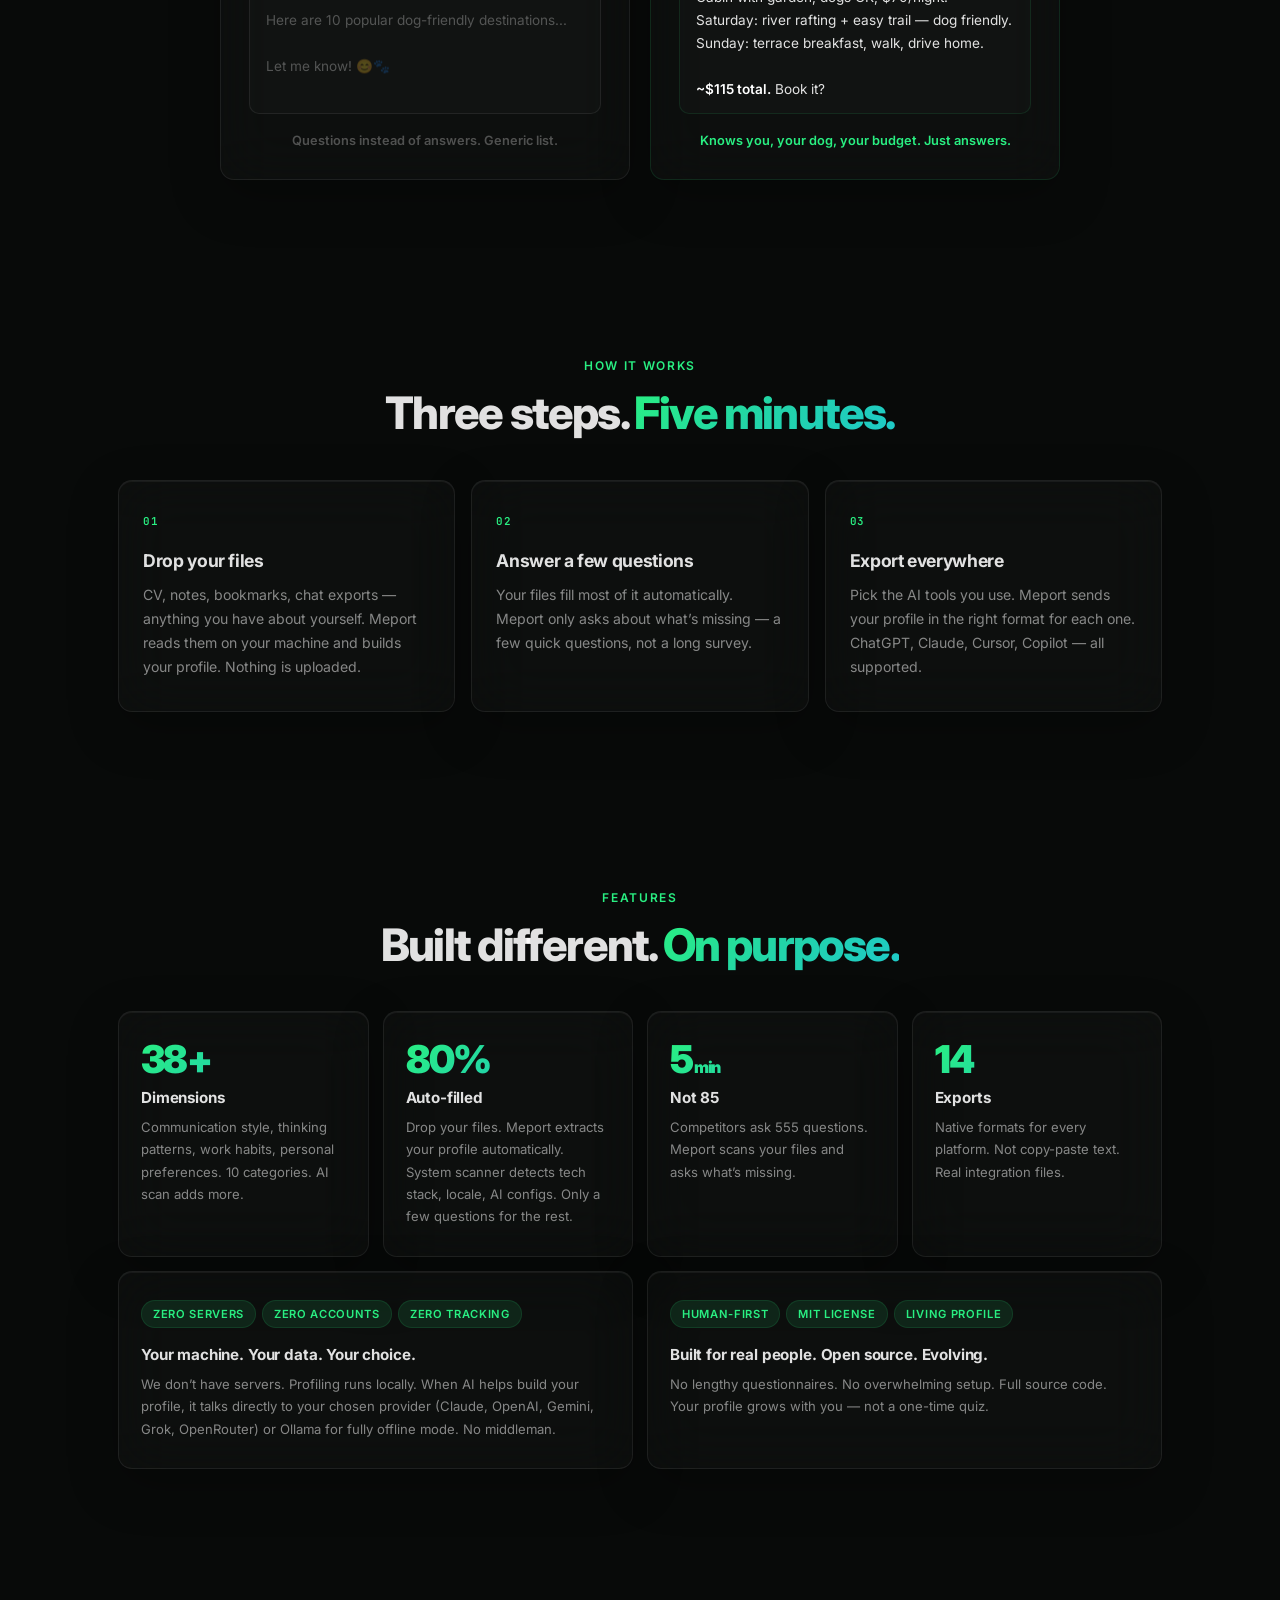
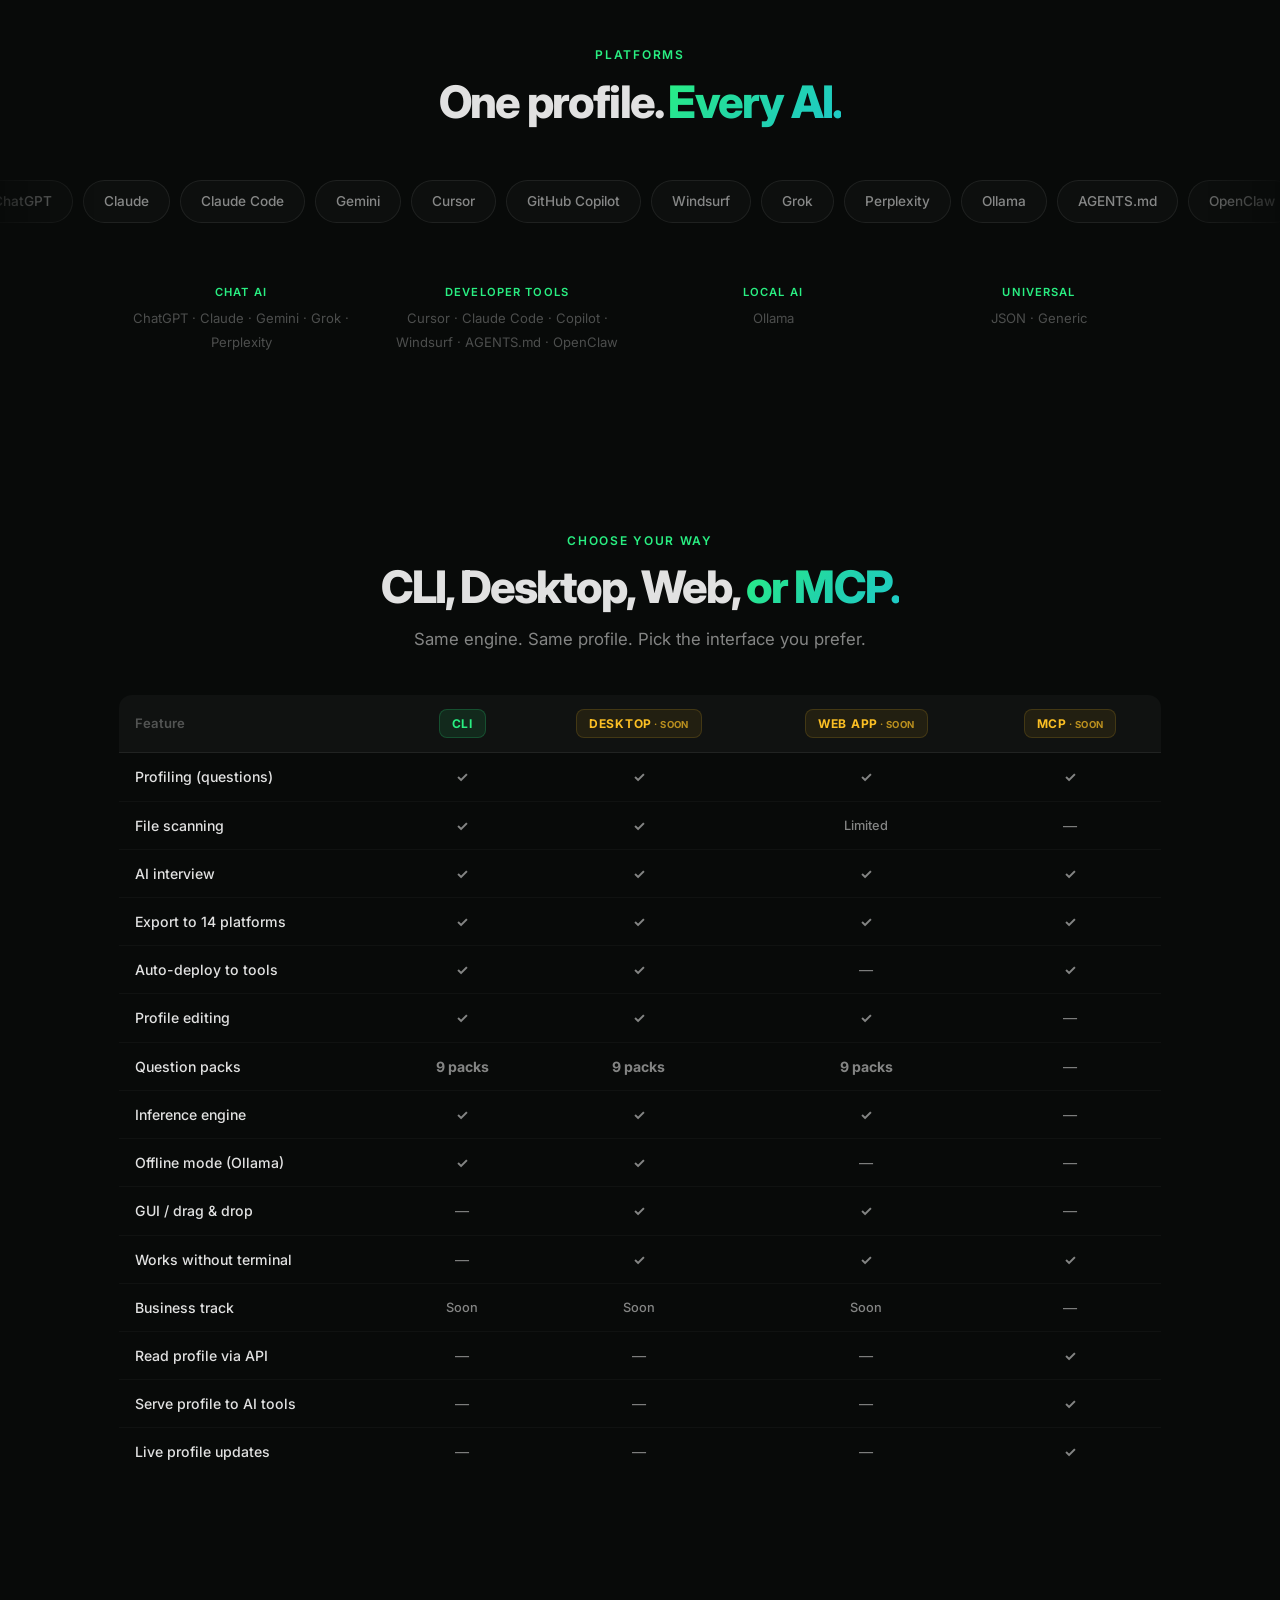
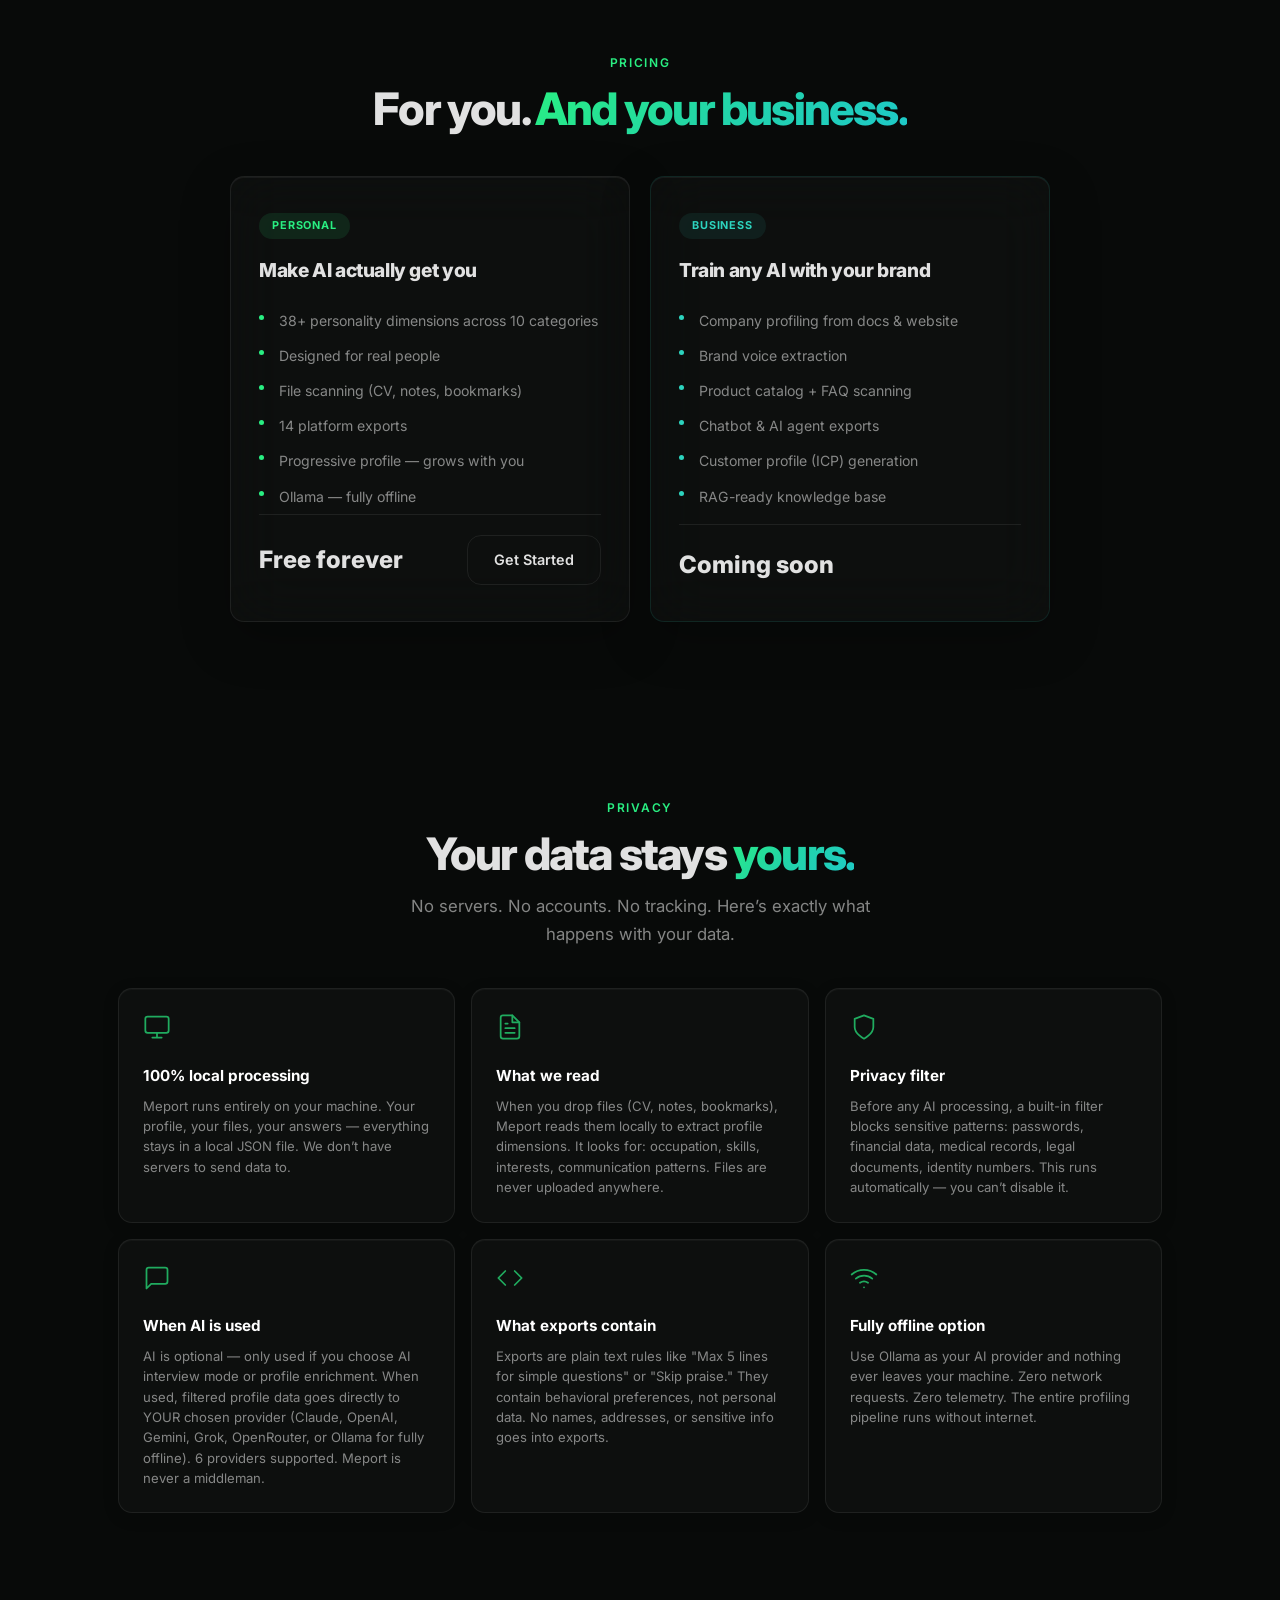
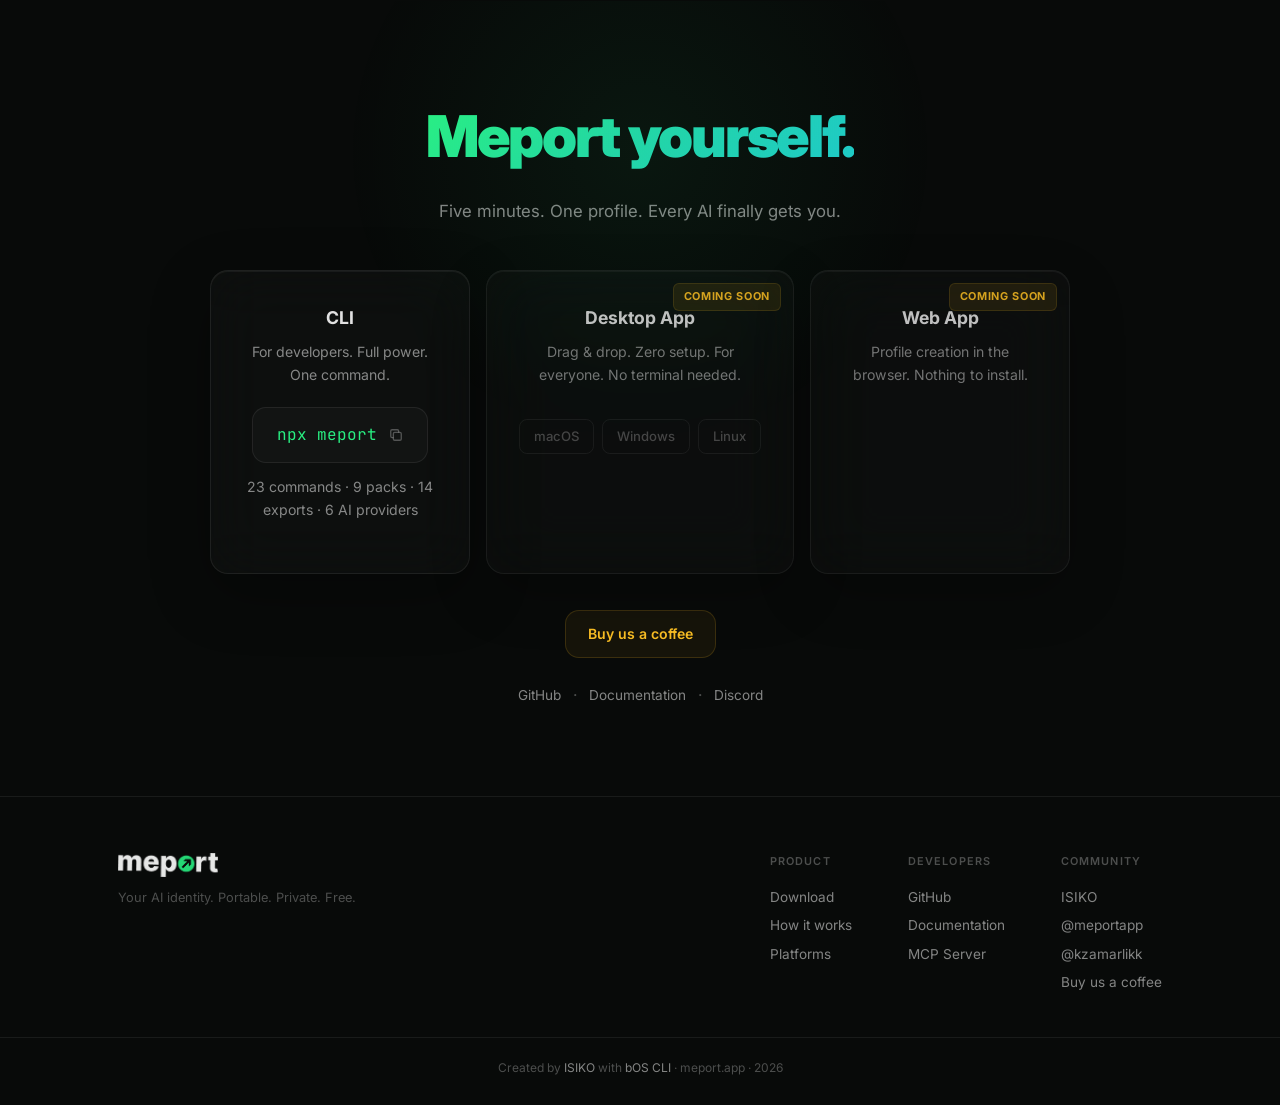
==== commit 55367f52: "v0.1.5: docs accuracy, terminal screenshots, privacy filter, version sync" ====
--- a/index.html
+++ b/index.html
@@ -4,7 +4,7 @@
   <meta charset="UTF-8">
   <meta name="viewport" content="width=device-width, initial-scale=1.0">
   <title>Meport — Teach every AI who you are.</title>
-  <meta name="description" content="Meport creates your AI personality profile from your files and exports to 20+ platforms including ChatGPT, Claude, Cursor, Copilot, Ollama. Local-first, open source, free forever.">
+  <meta name="description" content="Meport creates your AI personality profile from your files and exports to 14 platforms including ChatGPT, Claude, Cursor, Copilot, Ollama. 6 AI providers. Local-first, open source, free forever.">
   <meta name="author" content="Karol Zamarlik">
   <meta name="robots" content="index, follow">
   <link rel="canonical" href="https://meport.app/">
@@ -13,7 +13,7 @@
   <meta property="og:type" content="website">
   <meta property="og:url" content="https://meport.app/">
   <meta property="og:title" content="Meport — Teach every AI who you are.">
-  <meta property="og:description" content="One profile. Every AI. Drop your files, answer a few questions, export to 20+ platforms. Free, local, open source.">
+  <meta property="og:description" content="One profile. Every AI. Drop your files, answer a few questions, export to 14 platforms. 6 AI providers. Free, local, open source.">
   <meta property="og:image" content="https://meport.app/og-image.png">
   <meta property="og:image:width" content="1200">
   <meta property="og:image:height" content="630">
@@ -23,7 +23,7 @@
   <!-- Twitter -->
   <meta name="twitter:card" content="summary_large_image">
   <meta name="twitter:title" content="Meport — Teach every AI who you are.">
-  <meta name="twitter:description" content="One profile. Every AI. Export to ChatGPT, Claude, Cursor, Copilot, Ollama &amp; 15+ more. Free &amp; open source.">
+  <meta name="twitter:description" content="One profile. Every AI. Export to ChatGPT, Claude, Cursor, Copilot, Ollama &amp; 9 more platforms. 6 AI providers. Free &amp; open source.">
   <meta name="twitter:image" content="https://meport.app/og-image.png">
 
   <meta name="theme-color" content="#050507">
@@ -47,7 +47,7 @@
         <a href="#compare" data-i18n="nav.compare">Compare</a>
         <a href="#privacy" data-i18n="priv.eyebrow">Privacy</a>
         <a href="docs.html" data-i18n="nav.docs">Docs</a>
-        <a href="https://github.com/zmrlk/meport" target="_blank" rel="noopener">GitHub</a>
+        <a href="https://github.com/zmrlk/meport-cli" target="_blank" rel="noopener">GitHub</a>
         <button class="lang-switch" id="lang-switch" aria-label="Switch language">
           <span class="lang-option" data-lang="en">EN</span>
           <span class="lang-sep">/</span>
@@ -77,7 +77,7 @@
         </h1>
       </div>
       <div class="reveal r2">
-        <p class="hero-p" data-i18n="hero.sub">Drop your files, answer a few questions, and Meport creates your personal ruleset for 20+ AI tools. Five minutes. One profile. Every AI finally gets you.</p>
+        <p class="hero-p" data-i18n="hero.sub">Drop your files, answer a few questions, and Meport creates your personal ruleset for 14 AI platforms. Six AI providers. Five minutes. One profile. Every AI finally gets you.</p>
       </div>
       <div class="reveal r3 hero-cta">
         <a href="#download" class="btn btn-primary" data-i18n="hero.cta_dl">Download App</a>
@@ -208,9 +208,9 @@
       <h2 class="h2 reveal" data-i18n-html="feat.heading">Built different. <em>On purpose.</em></h2>
       <div class="bento">
         <div class="bento-card reveal">
-          <div class="bento-num">80+</div>
+          <div class="bento-num">38+</div>
           <h3 data-i18n="feat.f1.title">Dimensions</h3>
-          <p data-i18n="feat.f1.desc">Communication style, thinking patterns, work habits, personal preferences. The full picture of who you are.</p>
+          <p data-i18n="feat.f1.desc">Communication style, thinking patterns, work habits, personal preferences. 10 categories. AI scan adds more.</p>
         </div>
         <div class="bento-card reveal r1">
           <div class="bento-num">80%</div>
@@ -223,14 +223,14 @@
           <p data-i18n="feat.f3.desc">Competitors ask 555 questions. Meport scans your files and asks what's missing.</p>
         </div>
         <div class="bento-card reveal r3">
-          <div class="bento-num">15+</div>
+          <div class="bento-num">14</div>
           <h3 data-i18n="feat.f4.title">Exports</h3>
           <p data-i18n="feat.f4.desc">Native formats for every platform. Not copy-paste text. Real integration files.</p>
         </div>
         <div class="bento-card wide reveal r1">
           <div class="pills"><span data-i18n="feat.f5.p1">Zero servers</span><span data-i18n="feat.f5.p2">Zero accounts</span><span data-i18n="feat.f5.p3">Zero tracking</span></div>
           <h3 data-i18n="feat.f5.title">Your machine. Your data. Your choice.</h3>
-          <p data-i18n="feat.f5.desc">We don't have servers. Profiling runs locally. When AI helps build your profile, it talks directly to your chosen provider (Claude, OpenAI) or Ollama for fully offline mode. No middleman.</p>
+          <p data-i18n="feat.f5.desc">We don't have servers. Profiling runs locally. When AI helps build your profile, it talks directly to your chosen provider (Claude, OpenAI, Gemini, Grok, OpenRouter) or Ollama for fully offline mode. No middleman.</p>
         </div>
         <div class="bento-card wide reveal r2">
           <div class="pills"><span data-i18n="feat.f6.p0">Human-first</span><span>MIT License</span><span data-i18n="feat.f6.p1">Living profile</span></div>
@@ -249,12 +249,12 @@
     </div>
     <div class="marquee-wrap reveal r1">
       <div class="marquee">
-        <span>ChatGPT</span><span>Claude</span><span>Gemini</span><span>Cursor</span><span>Claude Code</span>
+        <span>ChatGPT</span><span>Claude</span><span>Claude Code</span><span>Gemini</span><span>Cursor</span>
         <span>GitHub Copilot</span><span>Windsurf</span><span>Grok</span><span>Perplexity</span><span>Ollama</span>
-        <span>AGENTS.md</span><span>OpenClaw</span><span>JSON</span><span>Markdown</span>
-        <span>ChatGPT</span><span>Claude</span><span>Gemini</span><span>Cursor</span><span>Claude Code</span>
+        <span>AGENTS.md</span><span>OpenClaw</span><span>JSON</span><span>Generic</span>
+        <span>ChatGPT</span><span>Claude</span><span>Claude Code</span><span>Gemini</span><span>Cursor</span>
         <span>GitHub Copilot</span><span>Windsurf</span><span>Grok</span><span>Perplexity</span><span>Ollama</span>
-        <span>AGENTS.md</span><span>OpenClaw</span><span>JSON</span><span>Markdown</span>
+        <span>AGENTS.md</span><span>OpenClaw</span><span>JSON</span><span>Generic</span>
       </div>
     </div>
     <div class="container">
@@ -262,7 +262,7 @@
         <div class="cat"><h4 data-i18n="plat.chat">Chat AI</h4><p>ChatGPT &middot; Claude &middot; Gemini &middot; Grok &middot; Perplexity</p></div>
         <div class="cat"><h4 data-i18n="plat.dev">Developer Tools</h4><p>Cursor &middot; Claude Code &middot; Copilot &middot; Windsurf &middot; AGENTS.md &middot; OpenClaw</p></div>
         <div class="cat"><h4 data-i18n="plat.local">Local AI</h4><p>Ollama</p></div>
-        <div class="cat"><h4 data-i18n="plat.universal">Universal</h4><p>JSON &middot; Markdown</p></div>
+        <div class="cat"><h4 data-i18n="plat.universal">Universal</h4><p>JSON &middot; Generic</p></div>
       </div>
     </div>
   </section>
@@ -288,7 +288,7 @@
             <tr><td data-i18n="compare.r1">Profiling (questions)</td><td class="ct-yes">✓</td><td class="ct-yes">✓</td><td class="ct-yes">✓</td><td class="ct-yes">✓</td></tr>
             <tr><td data-i18n="compare.r2">File scanning</td><td class="ct-yes">✓</td><td class="ct-yes">✓</td><td class="ct-limit" data-i18n="compare.limited">Limited</td><td class="ct-no">—</td></tr>
             <tr><td data-i18n="compare.r3">AI interview</td><td class="ct-yes">✓</td><td class="ct-yes">✓</td><td class="ct-yes">✓</td><td class="ct-yes">✓</td></tr>
-            <tr><td data-i18n="compare.r4">Export to 15+ platforms</td><td class="ct-yes">✓</td><td class="ct-yes">✓</td><td class="ct-yes">✓</td><td class="ct-yes">✓</td></tr>
+            <tr><td data-i18n="compare.r4">Export to 14 platforms</td><td class="ct-yes">✓</td><td class="ct-yes">✓</td><td class="ct-yes">✓</td><td class="ct-yes">✓</td></tr>
             <tr><td data-i18n="compare.r5">Auto-deploy to tools</td><td class="ct-yes">✓</td><td class="ct-yes">✓</td><td class="ct-no">—</td><td class="ct-yes">✓</td></tr>
             <tr><td data-i18n="compare.r6">Profile editing</td><td class="ct-yes">✓</td><td class="ct-yes">✓</td><td class="ct-yes">✓</td><td class="ct-no">—</td></tr>
             <tr><td data-i18n="compare.r7">Question packs</td><td class="ct-yes">9 packs</td><td class="ct-yes">9 packs</td><td class="ct-yes">9 packs</td><td class="ct-no">—</td></tr>
@@ -316,10 +316,10 @@
           <span class="price-badge">Personal</span>
           <h3 data-i18n="tracks.p.title">Make AI actually get you</h3>
           <ul>
-            <li data-i18n="tracks.p.l1">80+ personality dimensions</li>
+            <li data-i18n="tracks.p.l1">38+ personality dimensions across 10 categories</li>
             <li data-i18n="tracks.p.l2">Designed for real people</li>
             <li data-i18n="tracks.p.l3">File scanning (CV, notes, bookmarks)</li>
-            <li data-i18n="tracks.p.l4">15+ platform exports</li>
+            <li data-i18n="tracks.p.l4">14 platform exports</li>
             <li data-i18n="tracks.p.l5">Progressive profile — grows with you</li>
             <li data-i18n="tracks.p.l6">Ollama — fully offline</li>
           </ul>
@@ -372,7 +372,7 @@
         <div class="priv-card">
           <svg class="priv-svg" viewBox="0 0 24 24" fill="none" stroke="currentColor" stroke-width="1.5" stroke-linecap="round" stroke-linejoin="round"><path d="M21 15a2 2 0 01-2 2H7l-4 4V5a2 2 0 012-2h14a2 2 0 012 2z"/></svg>
           <h4 data-i18n="priv.ai.title">When AI is used</h4>
-          <p data-i18n="priv.ai.desc">AI is optional — only used if you choose AI interview mode or Layer 3 insights. When used, filtered profile data goes directly to YOUR chosen provider (Claude, OpenAI, or Ollama for fully offline). Meport is never a middleman.</p>
+          <p data-i18n="priv.ai.desc">AI is optional — only used if you choose AI interview mode or profile enrichment. When used, filtered profile data goes directly to YOUR chosen provider (Claude, OpenAI, Gemini, Grok, OpenRouter, or Ollama for fully offline). 6 providers supported. Meport is never a middleman.</p>
         </div>
         <div class="priv-card">
           <svg class="priv-svg" viewBox="0 0 24 24" fill="none" stroke="currentColor" stroke-width="1.5" stroke-linecap="round" stroke-linejoin="round"><polyline points="16 18 22 12 16 6"/><polyline points="8 6 2 12 8 18"/></svg>
@@ -404,7 +404,7 @@
             <code>npx meport</code>
             <svg width="14" height="14" viewBox="0 0 16 16" fill="none"><rect x="5" y="5" width="9" height="9" rx="1.5" stroke="currentColor" stroke-width="1.5"/><path d="M11 5V3.5A1.5 1.5 0 009.5 2h-6A1.5 1.5 0 002 3.5v6A1.5 1.5 0 003.5 11H5" stroke="currentColor" stroke-width="1.5"/></svg>
           </div>
-          <p class="dl-sub" data-i18n="dl.cli.sub">23 commands &middot; 9 question packs &middot; 15+ exports</p>
+          <p class="dl-sub" data-i18n="dl.cli.sub">21 commands &middot; 9 packs &middot; 14 exports &middot; 6 AI providers</p>
         </div>
         <div class="dl-card dl-soon">
           <span class="dl-badge" data-i18n="dl.coming">Coming soon</span>
@@ -427,7 +427,7 @@
         </a>
       </div>
       <div class="reveal r3 dl-links">
-        <a href="https://github.com/zmrlk/meport" target="_blank" rel="noopener">GitHub</a>
+        <a href="https://github.com/zmrlk/meport-cli" target="_blank" rel="noopener">GitHub</a>
         <span>&middot;</span>
         <a href="docs.html" data-i18n="dl.docs">Documentation</a>
         <span>&middot;</span>
@@ -445,7 +445,7 @@
       </div>
       <div class="footer-cols">
         <div><h4 data-i18n="footer.product">Product</h4><a href="#download" data-i18n="nav.download">Download</a><a href="#how" data-i18n="nav.how">How it works</a><a href="#platforms" data-i18n="nav.platforms">Platforms</a></div>
-        <div><h4 data-i18n="footer.developers">Developers</h4><a href="https://github.com/zmrlk/meport" target="_blank">GitHub</a><a href="docs.html" data-i18n="dl.docs">Documentation</a><a href="#">MCP Server</a></div>
+        <div><h4 data-i18n="footer.developers">Developers</h4><a href="https://github.com/zmrlk/meport-cli" target="_blank">GitHub</a><a href="docs.html" data-i18n="dl.docs">Documentation</a><a href="#">MCP Server</a></div>
         <div><h4 data-i18n="footer.community">Community</h4><a href="https://isiko.pl" target="_blank">ISIKO</a><a href="https://x.com/meportapp" target="_blank">@meportapp</a><a href="https://x.com/kzamarlikk" target="_blank">@kzamarlikk</a><a href="https://buycoffee.to/zmrlk" target="_blank" data-i18n="footer.coffee">Buy us a coffee</a></div>
       </div>
     </div>
@@ -459,7 +459,7 @@
     "@type": "SoftwareApplication",
     "name": "Meport",
     "url": "https://meport.app",
-    "description": "Open-source tool that creates AI personality profiles from your files and exports them to 20+ platforms including ChatGPT, Claude, Cursor, Copilot, and Ollama. Local-first, free forever.",
+    "description": "Open-source tool that creates AI personality profiles from your files and exports them to 14 platforms including ChatGPT, Claude, Cursor, Copilot, and Ollama. 6 AI providers. Local-first, free forever.",
     "applicationCategory": "DeveloperApplication",
     "operatingSystem": "macOS, Windows, Linux",
     "offers": {
@@ -476,14 +476,17 @@
     "license": "https://opensource.org/licenses/MIT",
     "isAccessibleForFree": true,
     "downloadUrl": "https://www.npmjs.com/package/meport",
-    "softwareVersion": "0.1.0",
+    "softwareVersion": "0.1.5",
     "featureList": [
       "AI personality profiling from files",
-      "Export to 15+ platforms",
-      "100% local processing",
-      "Ollama support for fully offline use",
+      "Export to 14 platforms in native formats",
+      "100% local processing — zero servers",
+      "6 AI providers: Claude, OpenAI, Gemini, Grok, OpenRouter, Ollama",
       "CLI: npx meport",
-      "80+ personality dimensions",
+      "38 personality dimensions across 10 categories",
+      "Rule-based export compilers with ~95% AI compliance",
+      "Pack-based profiling: 9 personal + 7 business packs",
+      "System scanner: detects tech stack, locale, AI configs automatically",
       "Business track for company AI profiles"
     ]
   }
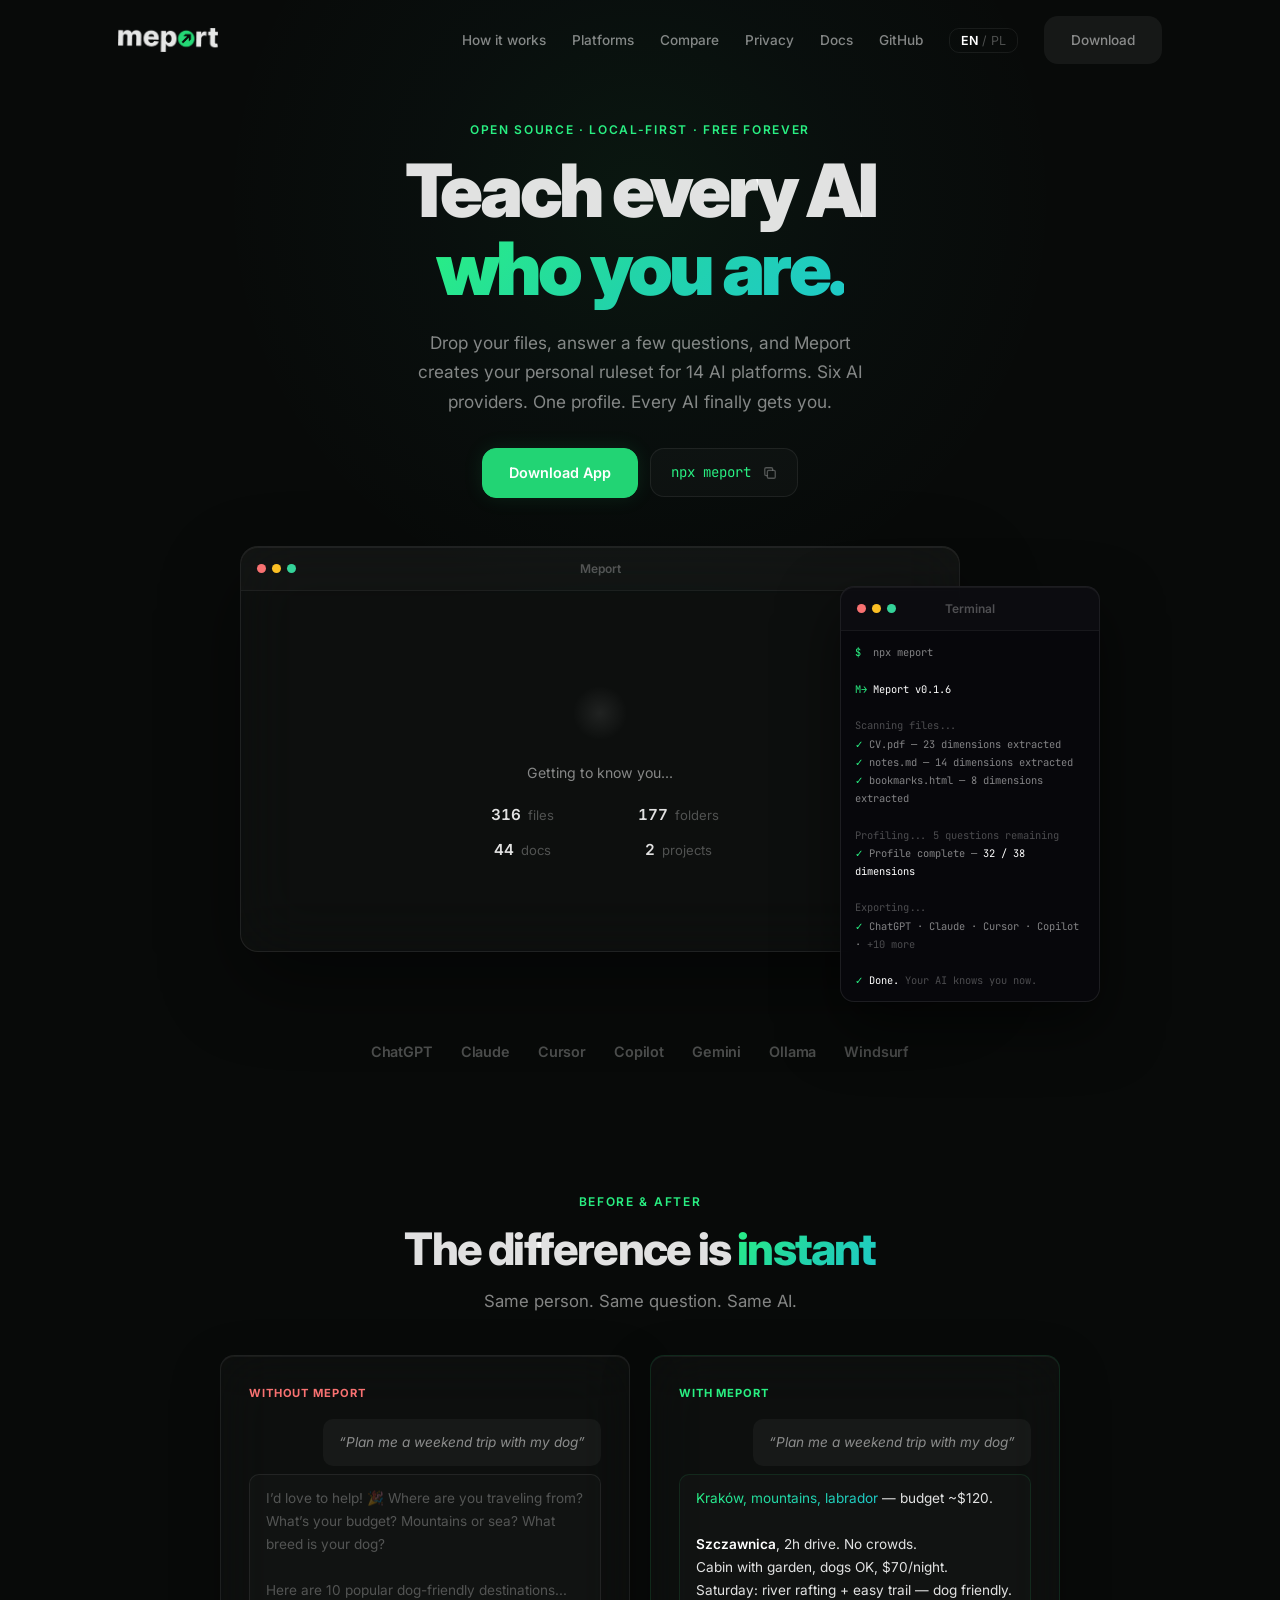
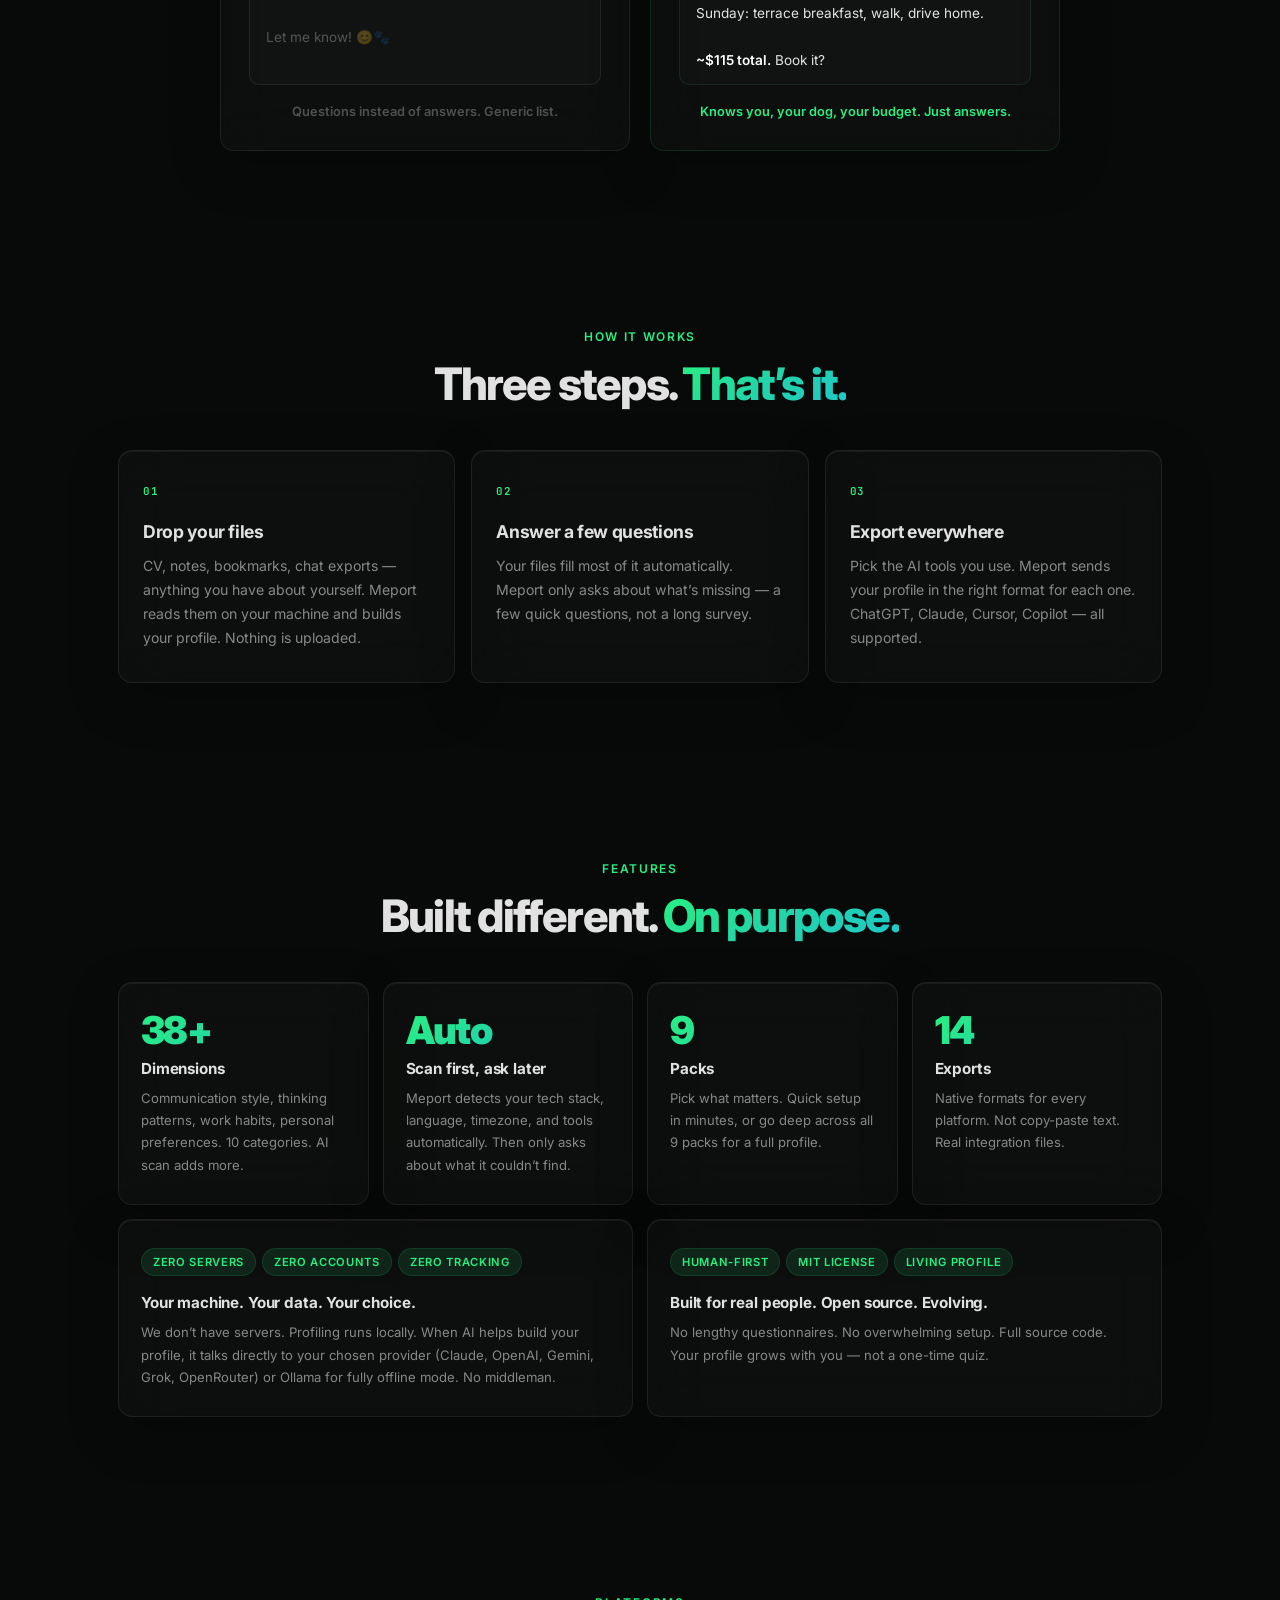
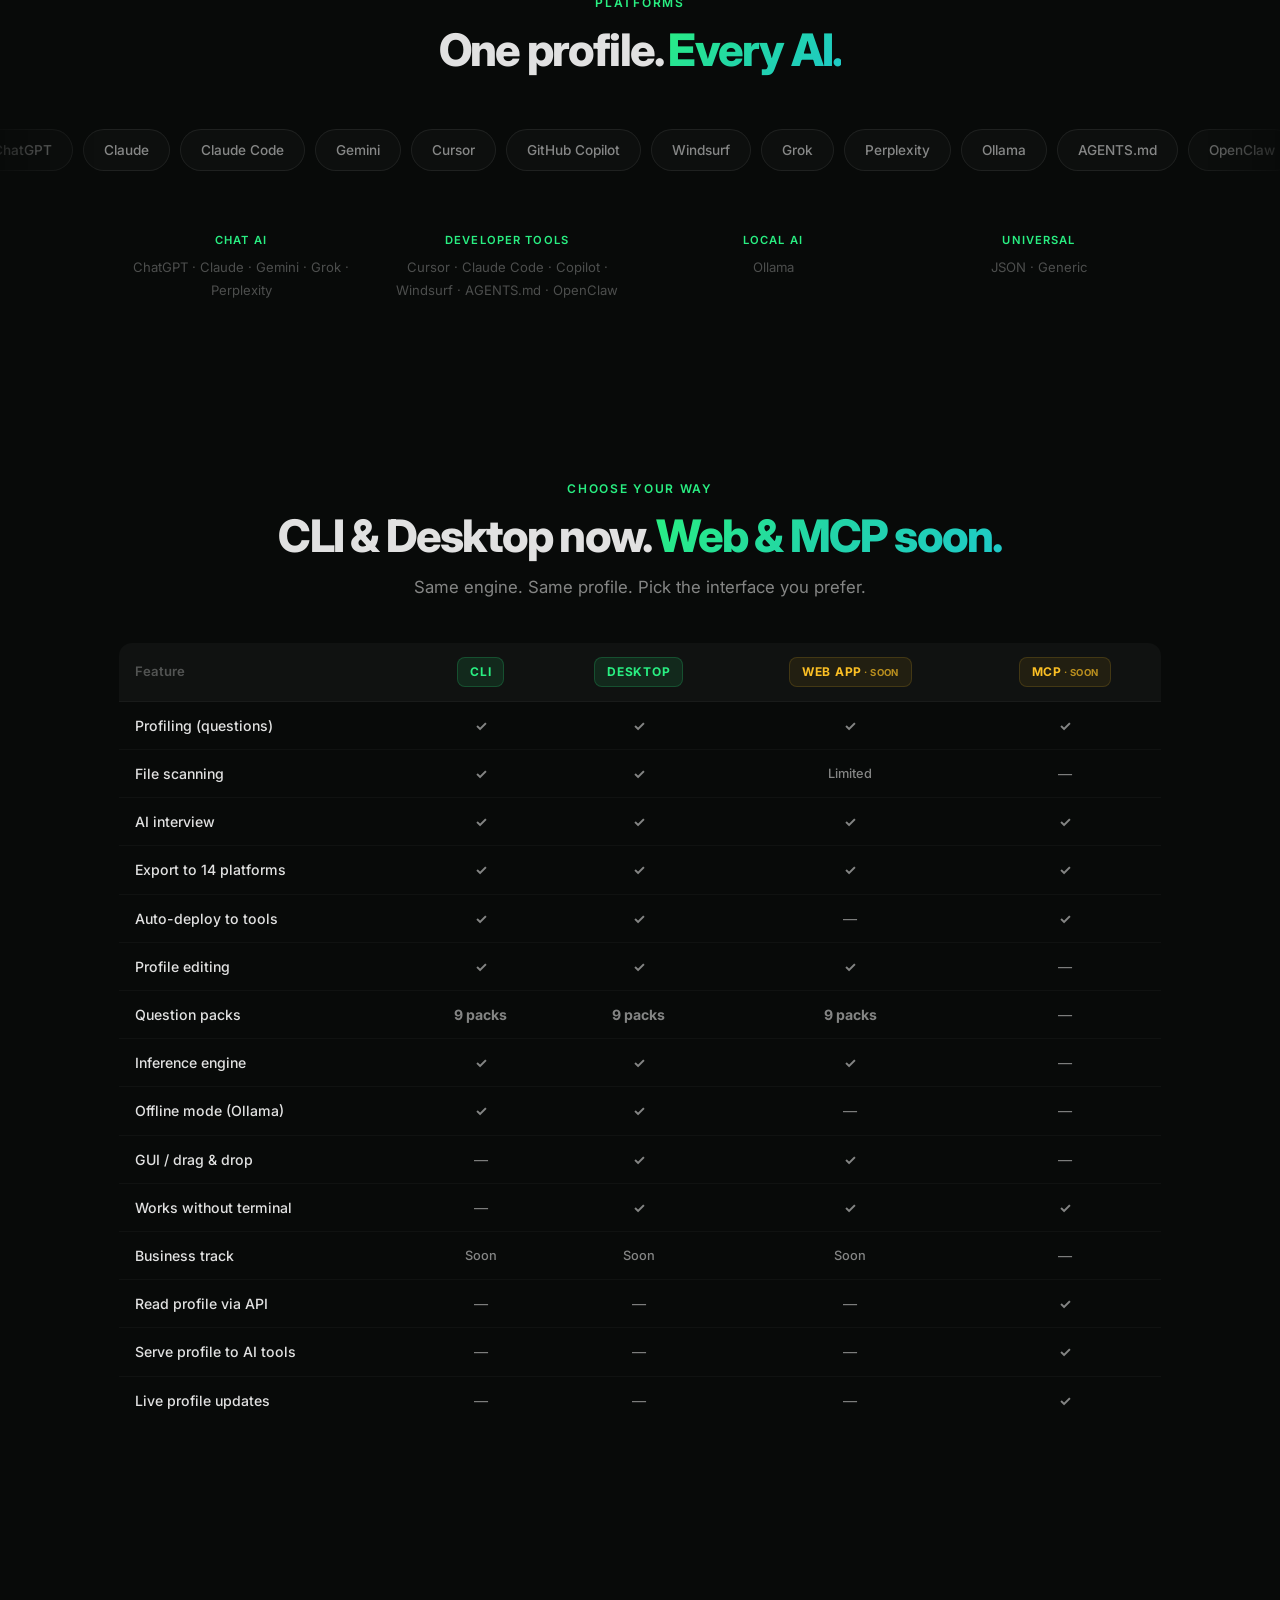
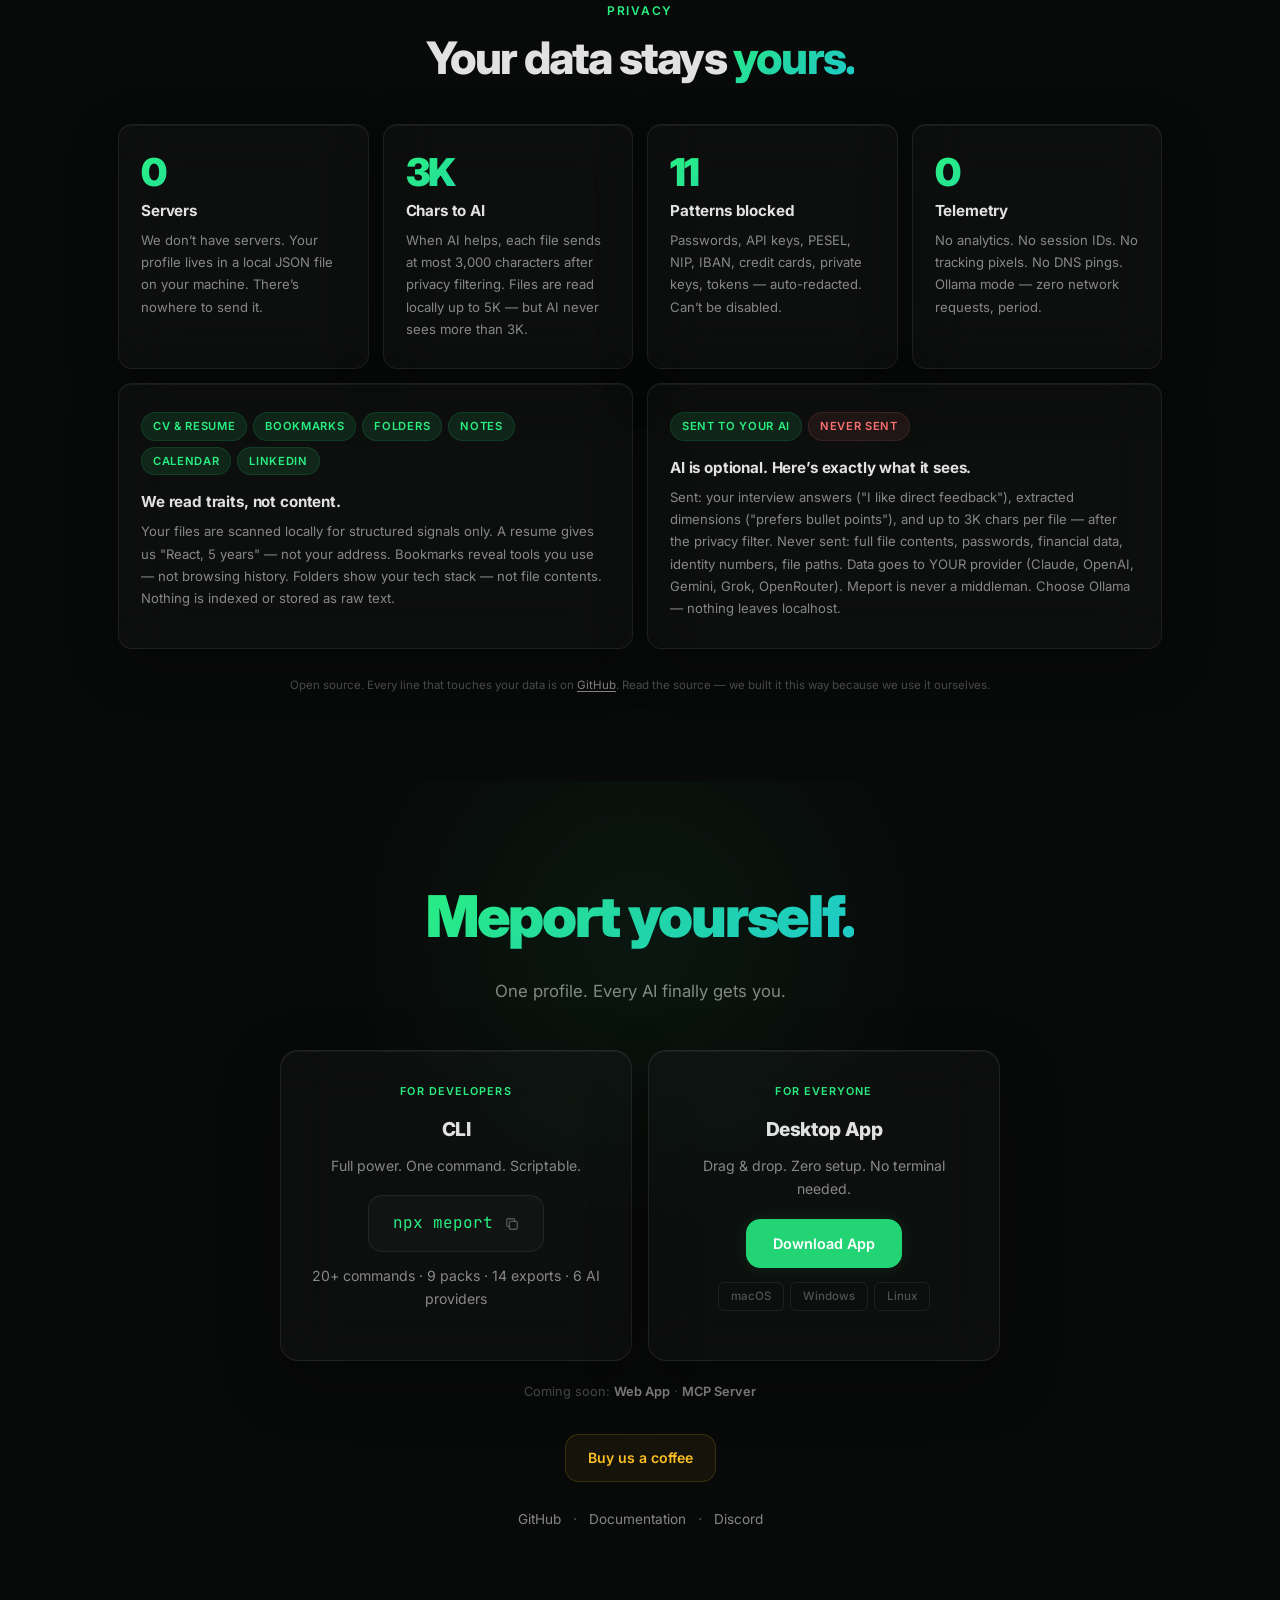
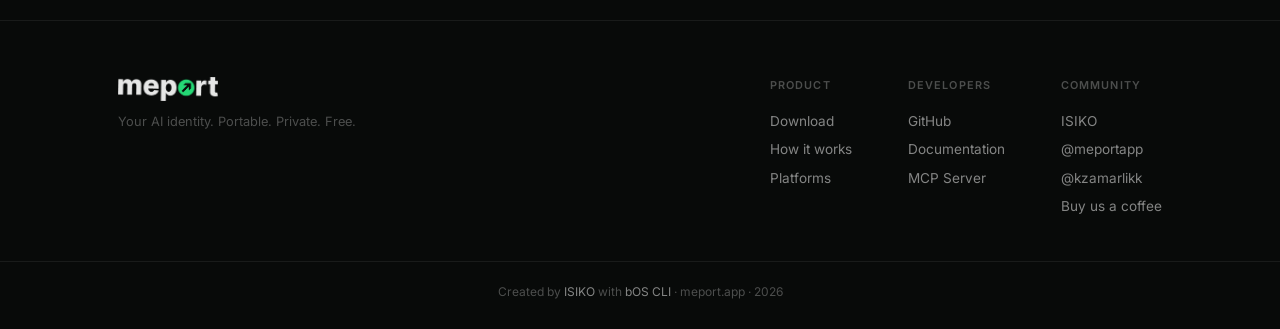
==== commit 93c4f736: "Launch prep: app-first, privacy audit, truthfulness fixes - Privacy section redesigned as bento grid" ====
--- a/index.html
+++ b/index.html
@@ -47,7 +47,7 @@
         <a href="#compare" data-i18n="nav.compare">Compare</a>
         <a href="#privacy" data-i18n="priv.eyebrow">Privacy</a>
         <a href="docs.html" data-i18n="nav.docs">Docs</a>
-        <a href="https://github.com/zmrlk/meport-cli" target="_blank" rel="noopener">GitHub</a>
+        <a href="https://github.com/zmrlk/meport" target="_blank" rel="noopener">GitHub</a>
         <button class="lang-switch" id="lang-switch" aria-label="Switch language">
           <span class="lang-option" data-lang="en">EN</span>
           <span class="lang-sep">/</span>
@@ -77,7 +77,7 @@
         </h1>
       </div>
       <div class="reveal r2">
-        <p class="hero-p" data-i18n="hero.sub">Drop your files, answer a few questions, and Meport creates your personal ruleset for 14 AI platforms. Six AI providers. Five minutes. One profile. Every AI finally gets you.</p>
+        <p class="hero-p" data-i18n="hero.sub">Drop your files, answer a few questions, and Meport creates your personal ruleset for 14 AI platforms. Six AI providers. One profile. Every AI finally gets you.</p>
       </div>
       <div class="reveal r3 hero-cta">
         <a href="#download" class="btn btn-primary" data-i18n="hero.cta_dl">Download App</a>
@@ -180,7 +180,7 @@
   <section class="flow" id="how">
     <div class="container">
       <p class="eyebrow reveal" data-i18n="how.eyebrow">How it works</p>
-      <h2 class="h2 reveal" data-i18n-html="how.heading">Three steps. <em>Five minutes.</em></h2>
+      <h2 class="h2 reveal" data-i18n-html="how.heading">Three steps. <em>That&rsquo;s it.</em></h2>
       <div class="steps">
         <div class="step reveal r1">
           <div class="step-n">01</div>
@@ -213,14 +213,14 @@
           <p data-i18n="feat.f1.desc">Communication style, thinking patterns, work habits, personal preferences. 10 categories. AI scan adds more.</p>
         </div>
         <div class="bento-card reveal r1">
-          <div class="bento-num">80%</div>
-          <h3 data-i18n="feat.f2.title">Auto-filled</h3>
-          <p data-i18n="feat.f2.desc">Drop your files. AI extracts your profile automatically. Only a few questions for the rest.</p>
+          <div class="bento-num">Auto</div>
+          <h3 data-i18n="feat.f2.title">Scan first, ask later</h3>
+          <p data-i18n="feat.f2.desc">Meport detects your tech stack, language, timezone, and tools automatically. Then only asks about what it couldn't find.</p>
         </div>
         <div class="bento-card reveal r2">
-          <div class="bento-num">5<small>min</small></div>
-          <h3 data-i18n="feat.f3.title">Not 85</h3>
-          <p data-i18n="feat.f3.desc">Competitors ask 555 questions. Meport scans your files and asks what's missing.</p>
+          <div class="bento-num">9</div>
+          <h3 data-i18n="feat.f3.title">Packs</h3>
+          <p data-i18n="feat.f3.desc">Pick what matters. Quick setup in minutes, or go deep across all 9 packs for a full profile.</p>
         </div>
         <div class="bento-card reveal r3">
           <div class="bento-num">14</div>
@@ -271,7 +271,7 @@
   <section class="flow" id="compare">
     <div class="container">
       <p class="eyebrow reveal" data-i18n="compare.eyebrow">Choose your way</p>
-      <h2 class="h2 reveal" data-i18n-html="compare.heading">CLI, Desktop, Web, <em>or MCP.</em></h2>
+      <h2 class="h2 reveal" data-i18n-html="compare.heading">CLI &amp; Desktop now. <em>Web &amp; MCP soon.</em></h2>
       <p class="sub reveal" data-i18n="compare.sub">Same engine. Same profile. Pick the interface you prefer.</p>
       <div class="compare-table reveal r1">
         <table>
@@ -279,7 +279,7 @@
             <tr>
               <th data-i18n="compare.feature">Feature</th>
               <th><span class="ct-badge ct-ready">CLI</span></th>
-              <th><span class="ct-badge ct-soon">Desktop<small class="ct-soon-label"> · Soon</small></span></th>
+              <th><span class="ct-badge ct-ready">Desktop</span></th>
               <th><span class="ct-badge ct-soon">Web App<small class="ct-soon-label"> · Soon</small></span></th>
               <th><span class="ct-badge ct-soon">MCP<small class="ct-soon-label"> · Soon</small></span></th>
             </tr>
@@ -306,85 +306,53 @@
     </div>
   </section>
 
-  <!-- ═══════════════ PRICING ═══════════════ -->
-  <section class="flow" id="pricing">
-    <div class="container">
-      <p class="eyebrow reveal" data-i18n="tracks.eyebrow">Pricing</p>
-      <h2 class="h2 reveal" data-i18n-html="tracks.heading">For you. <em>And your business.</em></h2>
-      <div class="pricing reveal r1">
-        <div class="price-card">
-          <span class="price-badge">Personal</span>
-          <h3 data-i18n="tracks.p.title">Make AI actually get you</h3>
-          <ul>
-            <li data-i18n="tracks.p.l1">38+ personality dimensions across 10 categories</li>
-            <li data-i18n="tracks.p.l2">Designed for real people</li>
-            <li data-i18n="tracks.p.l3">File scanning (CV, notes, bookmarks)</li>
-            <li data-i18n="tracks.p.l4">14 platform exports</li>
-            <li data-i18n="tracks.p.l5">Progressive profile — grows with you</li>
-            <li data-i18n="tracks.p.l6">Ollama — fully offline</li>
-          </ul>
-          <div class="price-foot">
-            <div class="price-tag" data-i18n="tracks.p.price">Free forever</div>
-            <a href="#download" class="btn btn-outline" data-i18n="tracks.p.cta">Get Started</a>
-          </div>
-        </div>
-        <div class="price-card biz">
-          <span class="price-badge biz">Business</span>
-          <h3 data-i18n="tracks.b.title">Train any AI with your brand</h3>
-          <ul>
-            <li data-i18n="tracks.b.l1">Company profiling from docs &amp; website</li>
-            <li data-i18n="tracks.b.l2">Brand voice extraction</li>
-            <li data-i18n="tracks.b.l3">Product catalog + FAQ scanning</li>
-            <li data-i18n="tracks.b.l4">Chatbot &amp; AI agent exports</li>
-            <li data-i18n="tracks.b.l5">Customer profile (ICP) generation</li>
-            <li data-i18n="tracks.b.l6">RAG-ready knowledge base</li>
-          </ul>
-          <div class="price-foot">
-            <div class="price-tag" data-i18n="dl.coming">Coming soon</div>
-          </div>
-        </div>
-      </div>
-    </div>
-  </section>
-
   <!-- ═══════════════ PRIVACY ═══════════════ -->
   <section class="flow" id="privacy">
     <div class="container">
       <p class="eyebrow reveal" data-i18n="priv.eyebrow">Privacy</p>
       <h2 class="h2 reveal" data-i18n-html="priv.heading">Your data stays <em>yours.</em></h2>
-      <p class="sub reveal" data-i18n="priv.sub">No servers. No accounts. No tracking. Here's exactly what happens with your data.</p>
-      <div class="privacy-grid reveal r1">
-        <div class="priv-card">
-          <svg class="priv-svg" viewBox="0 0 24 24" fill="none" stroke="currentColor" stroke-width="1.5" stroke-linecap="round" stroke-linejoin="round"><rect x="2" y="3" width="20" height="14" rx="2"/><path d="M8 21h8M12 17v4"/></svg>
-          <h4 data-i18n="priv.local.title">100% local processing</h4>
-          <p data-i18n="priv.local.desc">Meport runs entirely on your machine. Your profile, your files, your answers — everything stays in a local JSON file. We don't have servers to send data to.</p>
-        </div>
-        <div class="priv-card">
-          <svg class="priv-svg" viewBox="0 0 24 24" fill="none" stroke="currentColor" stroke-width="1.5" stroke-linecap="round" stroke-linejoin="round"><path d="M14 2H6a2 2 0 00-2 2v16a2 2 0 002 2h12a2 2 0 002-2V8z"/><polyline points="14 2 14 8 20 8"/><line x1="16" y1="13" x2="8" y2="13"/><line x1="16" y1="17" x2="8" y2="17"/><polyline points="10 9 9 9 8 9"/></svg>
-          <h4 data-i18n="priv.scan.title">What we read</h4>
-          <p data-i18n="priv.scan.desc">When you drop files (CV, notes, bookmarks), Meport reads them locally to extract profile dimensions. It looks for: occupation, skills, interests, communication patterns. Files are never uploaded anywhere.</p>
-        </div>
-        <div class="priv-card">
-          <svg class="priv-svg" viewBox="0 0 24 24" fill="none" stroke="currentColor" stroke-width="1.5" stroke-linecap="round" stroke-linejoin="round"><path d="M12 22s8-4 8-10V5l-8-3-8 3v7c0 6 8 10 8 10z"/></svg>
-          <h4 data-i18n="priv.filter.title">Privacy filter</h4>
-          <p data-i18n="priv.filter.desc">Before any AI processing, a built-in filter blocks sensitive patterns: passwords, financial data, medical records, legal documents, identity numbers. This runs automatically — you can't disable it.</p>
-        </div>
-        <div class="priv-card">
-          <svg class="priv-svg" viewBox="0 0 24 24" fill="none" stroke="currentColor" stroke-width="1.5" stroke-linecap="round" stroke-linejoin="round"><path d="M21 15a2 2 0 01-2 2H7l-4 4V5a2 2 0 012-2h14a2 2 0 012 2z"/></svg>
-          <h4 data-i18n="priv.ai.title">When AI is used</h4>
-          <p data-i18n="priv.ai.desc">AI is optional — only used if you choose AI interview mode or profile enrichment. When used, filtered profile data goes directly to YOUR chosen provider (Claude, OpenAI, Gemini, Grok, OpenRouter, or Ollama for fully offline). 6 providers supported. Meport is never a middleman.</p>
-        </div>
-        <div class="priv-card">
-          <svg class="priv-svg" viewBox="0 0 24 24" fill="none" stroke="currentColor" stroke-width="1.5" stroke-linecap="round" stroke-linejoin="round"><polyline points="16 18 22 12 16 6"/><polyline points="8 6 2 12 8 18"/></svg>
-          <h4 data-i18n="priv.export.title">What exports contain</h4>
-          <p data-i18n="priv.export.desc">Exports are plain text rules like "Max 5 lines for simple questions" or "Skip praise." They contain behavioral preferences, not personal data. No names, addresses, or sensitive info goes into exports.</p>
-        </div>
-        <div class="priv-card">
-          <svg class="priv-svg" viewBox="0 0 24 24" fill="none" stroke="currentColor" stroke-width="1.5" stroke-linecap="round" stroke-linejoin="round"><path d="M5 12.55a11 11 0 0114.08 0"/><path d="M1.42 9a16 16 0 0121.16 0"/><path d="M8.53 16.11a6 6 0 016.95 0"/><line x1="12" y1="20" x2="12.01" y2="20"/></svg>
-          <h4 data-i18n="priv.offline.title">Fully offline option</h4>
-          <p data-i18n="priv.offline.desc">Use Ollama as your AI provider and nothing ever leaves your machine. Zero network requests. Zero telemetry. The entire profiling pipeline runs without internet.</p>
-        </div>
-      </div>
+      <div class="bento">
+
+        <!-- ROW 1: 4 small cards with numbers -->
+        <div class="bento-card reveal">
+          <div class="bento-num">0</div>
+          <h3 data-i18n="priv.p1.title">Servers</h3>
+          <p data-i18n="priv.p1.desc">We don't have servers. Your profile lives in a local JSON file on your machine. There's nowhere to send it.</p>
+        </div>
+        <div class="bento-card reveal r1">
+          <div class="bento-num">3K</div>
+          <h3 data-i18n="priv.p2.title">Chars to AI</h3>
+          <p data-i18n="priv.p2.desc">When AI helps, each file sends at most 3,000 characters after privacy filtering. Files are read locally up to 5K &mdash; but AI never sees more than 3K.</p>
+        </div>
+        <div class="bento-card reveal r2">
+          <div class="bento-num">11</div>
+          <h3 data-i18n="priv.p3.title">Patterns blocked</h3>
+          <p data-i18n="priv.p3.desc">Passwords, API keys, PESEL, NIP, IBAN, credit cards, private keys, tokens &mdash; auto-redacted. Can't be disabled.</p>
+        </div>
+        <div class="bento-card reveal r3">
+          <div class="bento-num">0</div>
+          <h3 data-i18n="priv.p4.title">Telemetry</h3>
+          <p data-i18n="priv.p4.desc">No analytics. No session IDs. No tracking pixels. No DNS pings. Ollama mode &mdash; zero network requests, period.</p>
+        </div>
+
+        <!-- ROW 2: wide card — what we scan -->
+        <div class="bento-card wide reveal r1">
+          <div class="pills"><span data-i18n="priv.p5.t1">CV &amp; Resume</span><span data-i18n="priv.p5.t2">Bookmarks</span><span data-i18n="priv.p5.t3">Folders</span><span data-i18n="priv.p5.t4">Notes</span><span data-i18n="priv.p5.t5">Calendar</span><span data-i18n="priv.p5.t6">LinkedIn</span></div>
+          <h3 data-i18n="priv.p5.title">We read traits, not content.</h3>
+          <p data-i18n="priv.p5.desc">Your files are scanned locally for structured signals only. A resume gives us "React, 5 years" &mdash; not your address. Bookmarks reveal tools you use &mdash; not browsing history. Folders show your tech stack &mdash; not file contents. Nothing is indexed or stored as raw text.</p>
+        </div>
+
+        <!-- ROW 3: wide card — what AI sees vs never sees -->
+        <div class="bento-card wide reveal r2">
+          <div class="pills"><span class="pill-green" data-i18n="priv.p6.t1">Sent to your AI</span><span class="pill-red" data-i18n="priv.p6.t2">Never sent</span></div>
+          <h3 data-i18n="priv.p6.title">AI is optional. Here's exactly what it sees.</h3>
+          <p data-i18n="priv.p6.desc">Sent: your interview answers ("I like direct feedback"), extracted dimensions ("prefers bullet points"), and up to 3K chars per file &mdash; after the privacy filter. Never sent: full file contents, passwords, financial data, identity numbers, file paths. Data goes to YOUR provider (Claude, OpenAI, Gemini, Grok, OpenRouter). Meport is never a middleman. Choose Ollama &mdash; nothing leaves localhost.</p>
+        </div>
+
+      </div>
+
+      <p class="priv-disclaimer reveal r3" data-i18n-html="priv.note">Open source. Every line that touches your data is on <a href="https://github.com/zmrlk/meport" target="_blank" rel="noopener">GitHub</a>. Read the source &mdash; we built it this way because we use it ourselves.</p>
+
     </div>
   </section>
 
@@ -394,32 +362,33 @@
     <div class="container">
       <div class="reveal">
         <h2 class="cta-h2"><span class="grad" data-i18n="dl.title">Meport yourself.</span></h2>
-        <p class="cta-p" data-i18n="dl.sub">Five minutes. One profile. Every AI finally gets you.</p>
-      </div>
-      <div class="dl reveal r1">
-        <div class="dl-card dl-ready">
+        <p class="cta-p" data-i18n="dl.sub">One profile. Every AI finally gets you.</p>
+      </div>
+      <!-- Two main download options -->
+      <div class="dl-duo reveal r1">
+        <div class="dl-main">
+          <div class="dl-main-eyebrow" data-i18n="dl.cli.for">For developers</div>
           <h3 data-i18n="dl.cli.title">CLI</h3>
-          <p data-i18n="dl.cli.desc">For developers. Full power. One command.</p>
+          <p data-i18n="dl.cli.desc">Full power. One command. Scriptable.</p>
           <div class="cli-copy lg" id="cli-pill-dl">
             <code>npx meport</code>
             <svg width="14" height="14" viewBox="0 0 16 16" fill="none"><rect x="5" y="5" width="9" height="9" rx="1.5" stroke="currentColor" stroke-width="1.5"/><path d="M11 5V3.5A1.5 1.5 0 009.5 2h-6A1.5 1.5 0 002 3.5v6A1.5 1.5 0 003.5 11H5" stroke="currentColor" stroke-width="1.5"/></svg>
           </div>
-          <p class="dl-sub" data-i18n="dl.cli.sub">21 commands &middot; 9 packs &middot; 14 exports &middot; 6 AI providers</p>
-        </div>
-        <div class="dl-card dl-soon">
-          <span class="dl-badge" data-i18n="dl.coming">Coming soon</span>
+          <p class="dl-sub" data-i18n="dl.cli.sub">20+ commands &middot; 9 packs &middot; 14 exports &middot; 6 AI providers</p>
+        </div>
+        <div class="dl-main dl-main-app">
+          <div class="dl-main-eyebrow" data-i18n="dl.app.for">For everyone</div>
           <h3 data-i18n="dl.app.title">Desktop App</h3>
-          <p data-i18n="dl.app.desc">Drag & drop. Zero setup. For everyone. No terminal needed.</p>
+          <p data-i18n="dl.app.desc">Drag & drop. Zero setup. No terminal needed.</p>
+          <a href="https://github.com/zmrlk/meport/releases/latest" target="_blank" rel="noopener" class="btn btn-primary dl-app-btn" data-i18n="hero.cta_dl">Download App</a>
           <div class="dl-platforms-row">
             <span>macOS</span><span>Windows</span><span>Linux</span>
           </div>
         </div>
-        <div class="dl-card dl-soon">
-          <span class="dl-badge" data-i18n="dl.coming">Coming soon</span>
-          <h3 data-i18n="dl.web.title">Web App</h3>
-          <p data-i18n="dl.web.desc">Profile creation in the browser. Nothing to install.</p>
-        </div>
-      </div>
+      </div>
+
+      <!-- Coming soon — inline -->
+      <p class="dl-coming-line reveal r2" data-i18n-html="dl.coming_line">Coming soon: <strong>Web App</strong> &middot; <strong>MCP Server</strong></p>
       <div class="reveal r2 coffee-row">
         <a href="https://buycoffee.to/zmrlk" target="_blank" class="coffee-btn" data-i18n="dl.coffee">
           <svg width="18" height="18" viewBox="0 0 24 24" fill="none" stroke="currentColor" stroke-width="2" stroke-linecap="round" stroke-linejoin="round"><path d="M18 8h1a4 4 0 010 8h-1"/><path d="M2 8h16v9a4 4 0 01-4 4H6a4 4 0 01-4-4V8z"/><line x1="6" y1="1" x2="6" y2="4"/><line x1="10" y1="1" x2="10" y2="4"/><line x1="14" y1="1" x2="14" y2="4"/></svg>
@@ -427,7 +396,7 @@
         </a>
       </div>
       <div class="reveal r3 dl-links">
-        <a href="https://github.com/zmrlk/meport-cli" target="_blank" rel="noopener">GitHub</a>
+        <a href="https://github.com/zmrlk/meport" target="_blank" rel="noopener">GitHub</a>
         <span>&middot;</span>
         <a href="docs.html" data-i18n="dl.docs">Documentation</a>
         <span>&middot;</span>
@@ -445,7 +414,7 @@
       </div>
       <div class="footer-cols">
         <div><h4 data-i18n="footer.product">Product</h4><a href="#download" data-i18n="nav.download">Download</a><a href="#how" data-i18n="nav.how">How it works</a><a href="#platforms" data-i18n="nav.platforms">Platforms</a></div>
-        <div><h4 data-i18n="footer.developers">Developers</h4><a href="https://github.com/zmrlk/meport-cli" target="_blank">GitHub</a><a href="docs.html" data-i18n="dl.docs">Documentation</a><a href="#">MCP Server</a></div>
+        <div><h4 data-i18n="footer.developers">Developers</h4><a href="https://github.com/zmrlk/meport" target="_blank">GitHub</a><a href="docs.html" data-i18n="dl.docs">Documentation</a><a href="#">MCP Server</a></div>
         <div><h4 data-i18n="footer.community">Community</h4><a href="https://isiko.pl" target="_blank">ISIKO</a><a href="https://x.com/meportapp" target="_blank">@meportapp</a><a href="https://x.com/kzamarlikk" target="_blank">@kzamarlikk</a><a href="https://buycoffee.to/zmrlk" target="_blank" data-i18n="footer.coffee">Buy us a coffee</a></div>
       </div>
     </div>
@@ -476,7 +445,7 @@
     "license": "https://opensource.org/licenses/MIT",
     "isAccessibleForFree": true,
     "downloadUrl": "https://www.npmjs.com/package/meport",
-    "softwareVersion": "0.1.5",
+    "softwareVersion": "0.1.6",
     "featureList": [
       "AI personality profiling from files",
       "Export to 14 platforms in native formats",
@@ -484,8 +453,8 @@
       "6 AI providers: Claude, OpenAI, Gemini, Grok, OpenRouter, Ollama",
       "CLI: npx meport",
       "38 personality dimensions across 10 categories",
-      "Rule-based export compilers with ~95% AI compliance",
-      "Pack-based profiling: 9 personal + 7 business packs",
+      "Rule-based export compilers for each platform",
+      "Pack-based profiling: 9 question packs",
       "System scanner: detects tech stack, locale, AI configs automatically",
       "Business track for company AI profiles"
     ]
--- a/style.css
+++ b/style.css
@@ -267,19 +267,35 @@
 .ct-limit{color:var(--yellow);font-size:.8rem;font-weight:500}
 .ct-soon-label{font-size:.6rem;opacity:.7;letter-spacing:.04em}
 
-/* ── DL UPDATES ── */
-.dl-sub{font-size:.78rem;color:var(--t3);margin-top:12px}
-.dl-soon{position:relative;opacity:.85}
-.dl-badge{position:absolute;top:12px;right:12px;padding:4px 10px;border-radius:6px;font-size:.68rem;font-weight:700;letter-spacing:.06em;text-transform:uppercase;background:rgba(251,191,36,.1);color:var(--yellow);border:1px solid rgba(251,191,36,.15)}
-.dl-platforms-row{display:flex;gap:8px;margin-top:12px}
-.dl-platforms-row span{padding:6px 14px;border-radius:8px;font-size:.82rem;color:var(--t3);border:1px solid var(--border);font-weight:500}
-
-/* ── PRIVACY ── */
-.privacy-grid{display:grid;grid-template-columns:repeat(3,1fr);gap:16px}
-.priv-card{background:var(--card);border:1px solid var(--border);border-radius:var(--r);padding:24px;box-shadow:0 4px 16px rgba(0,0,0,.15),inset 0 1px 0 rgba(255,255,255,.03)}
-.priv-card .priv-svg{width:28px;height:28px;color:var(--accent);margin-bottom:14px;opacity:.7}
-.priv-card h4{font-size:.95rem;font-weight:700;margin-bottom:8px;color:var(--white)}
-.priv-card p{font-size:.82rem;color:var(--t2);line-height:1.55}
+/* ── DL DUO ── */
+.dl-duo{display:grid;grid-template-columns:1fr 1fr;gap:16px;max-width:720px;margin:0 auto 20px}
+.dl-main{border-radius:18px;padding:32px 28px;background:rgba(255,255,255,.025);border:1px solid rgba(255,255,255,.08);backdrop-filter:blur(28px) saturate(1.2);text-align:center;display:flex;flex-direction:column;align-items:center;box-shadow:0 20px 60px rgba(0,0,0,.3),inset 0 1px 0 rgba(255,255,255,.05);transition:all .3s var(--ease)}
+.dl-main:hover{border-color:var(--border-h);transform:translateY(-3px)}
+.dl-main-eyebrow{font-size:.68rem;font-weight:600;letter-spacing:.1em;text-transform:uppercase;color:var(--accent);margin-bottom:14px}
+.dl-main h3{font-size:1.2rem;font-weight:800;margin-bottom:8px;letter-spacing:-.02em}
+.dl-main p{font-size:.88rem;color:var(--t2);margin-bottom:18px}
+.dl-main .cli-copy{margin-bottom:0}
+.dl-sub{font-size:.75rem;color:var(--t3);margin-top:12px}
+.dl-app-btn{margin-bottom:0}
+.dl-app-preview{width:100%;border-radius:10px;border:1px solid rgba(255,255,255,.06);margin-bottom:16px;opacity:.85;transition:opacity .3s}
+.dl-main-app:hover .dl-app-preview{opacity:1}
+
+/* App preview in How it works */
+.app-preview-row{text-align:center;margin-top:40px}
+.app-preview-img{max-width:680px;width:100%;border-radius:16px;border:1px solid rgba(255,255,255,.08);box-shadow:0 24px 60px rgba(0,0,0,.4);opacity:.9;transition:opacity .3s}
+.app-preview-img:hover{opacity:1}
+.dl-platforms-row{display:flex;gap:6px;margin-top:14px}
+.dl-platforms-row span{padding:4px 12px;border-radius:6px;font-size:.72rem;color:var(--t3);border:1px solid var(--border);font-weight:500}
+
+/* Coming soon line */
+.dl-coming-line{text-align:center;font-size:.8rem;color:var(--t3);margin-bottom:32px}
+.dl-coming-line strong{color:var(--t2);font-weight:600}
+
+/* ── PRIVACY (uses bento grid) ── */
+.pill-green{background:rgba(41,239,130,.1)!important;color:var(--accent)!important;border-color:rgba(41,239,130,.12)!important}
+.pill-red{background:rgba(248,113,113,.08)!important;color:var(--red)!important;border-color:rgba(248,113,113,.12)!important}
+.priv-disclaimer{text-align:center;font-size:.72rem;color:var(--t3);margin-top:28px;line-height:1.4}
+.priv-disclaimer a{color:var(--t2);text-decoration:underline;text-underline-offset:2px}
 
 /* ── FOOTER ── */
 .footer{padding:56px 0 28px;border-top:1px solid var(--border)}
@@ -308,11 +324,9 @@
   .flow{padding:72px 0}
   .ba{grid-template-columns:1fr}
   .steps{grid-template-columns:1fr}
-  .privacy-grid{grid-template-columns:1fr}
   .bento{grid-template-columns:1fr}.bento-card.wide{grid-column:span 1}
-  .pricing{grid-template-columns:1fr;max-width:400px}
   .cats{grid-template-columns:1fr 1fr}
-  .dl{grid-template-columns:1fr;max-width:440px}
+  .dl-duo{grid-template-columns:1fr;max-width:400px}
   .compare-table{font-size:.8rem}
   .compare-table th,.compare-table td{padding:10px 8px}
   .footer-inner{flex-direction:column;gap:28px}
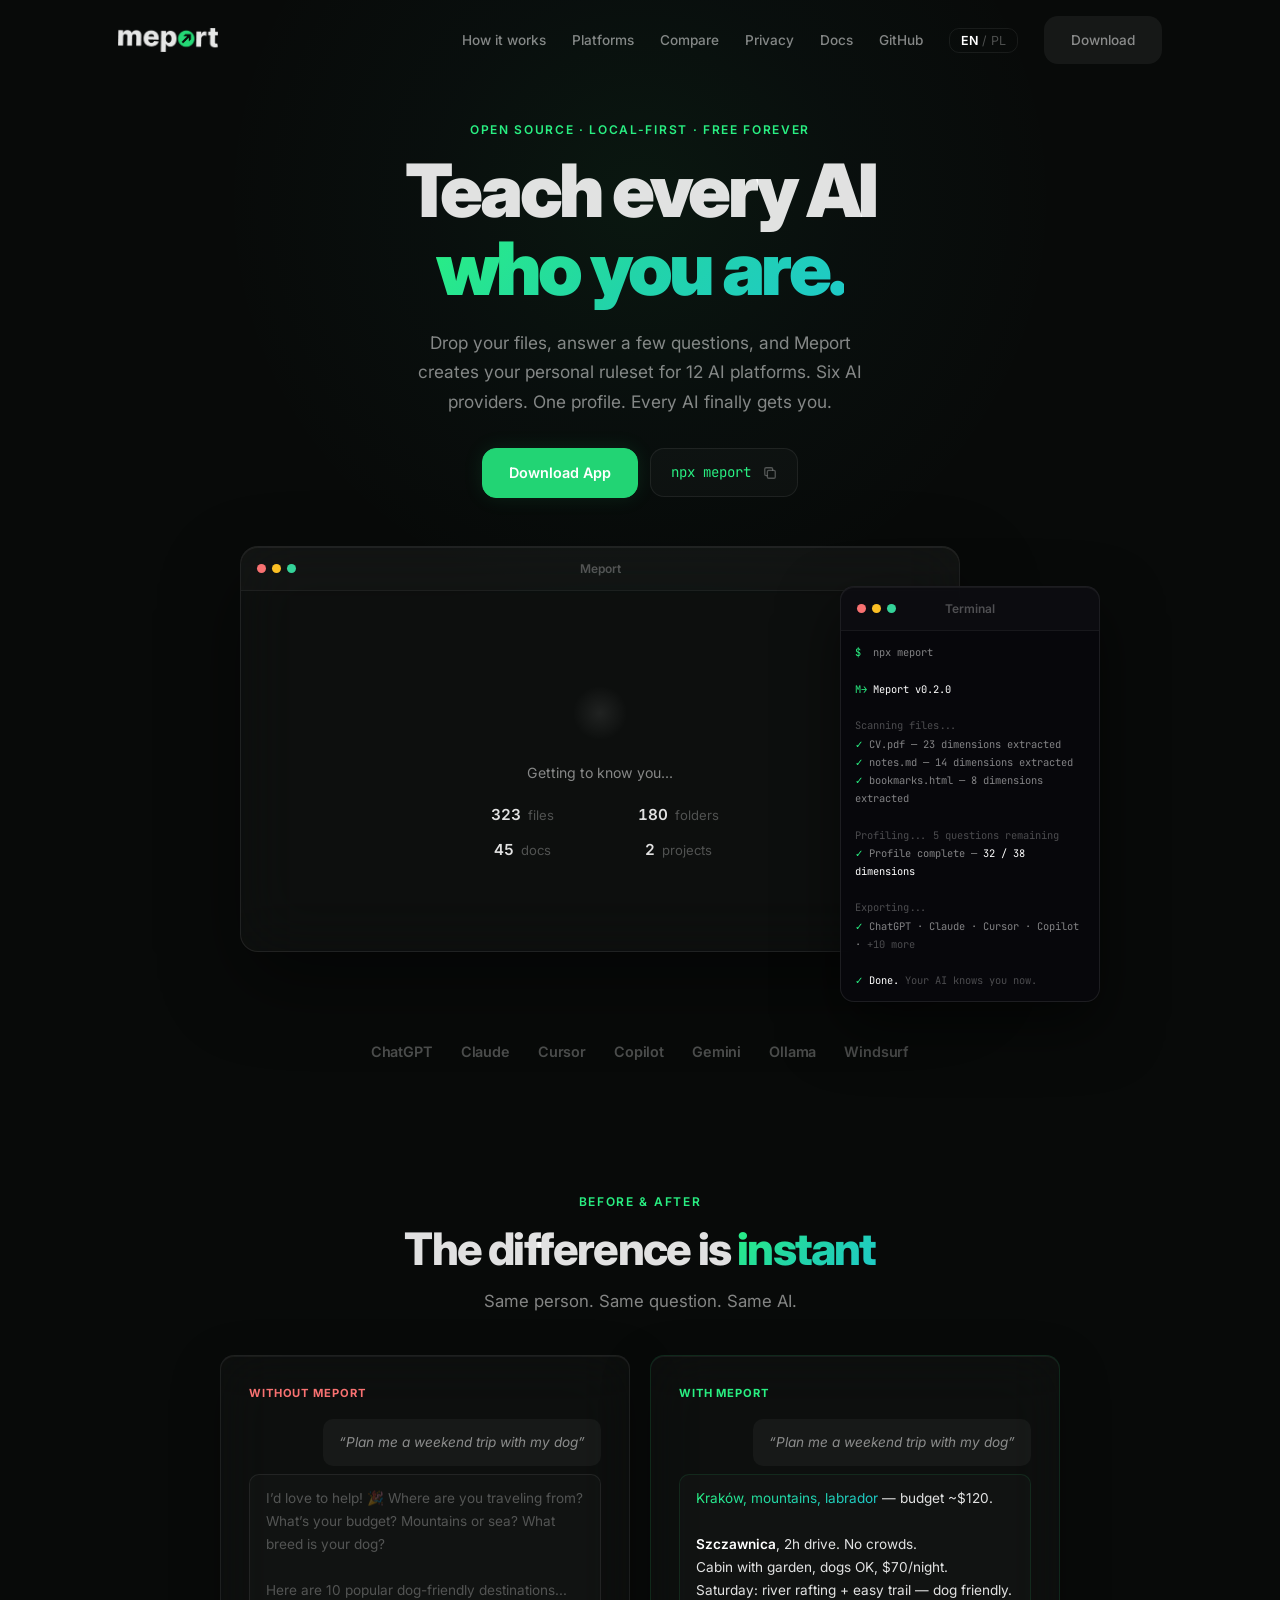
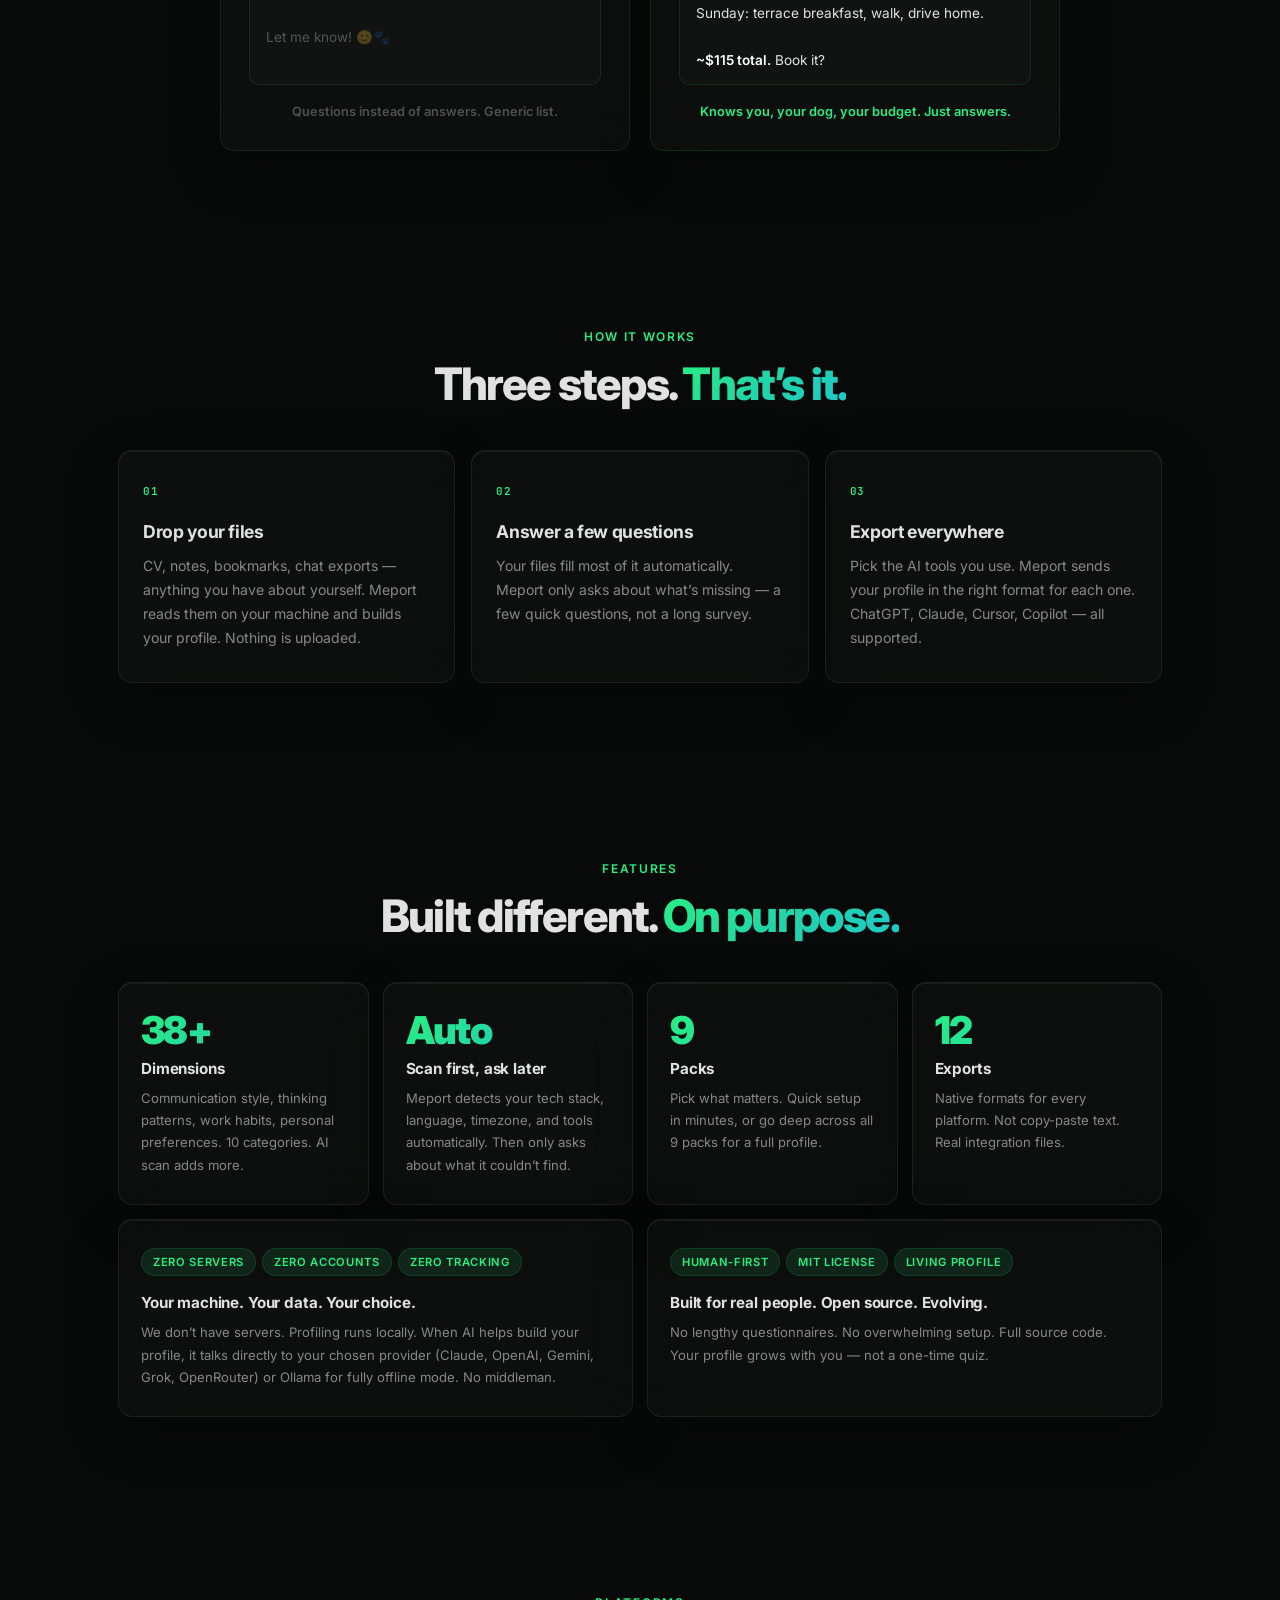
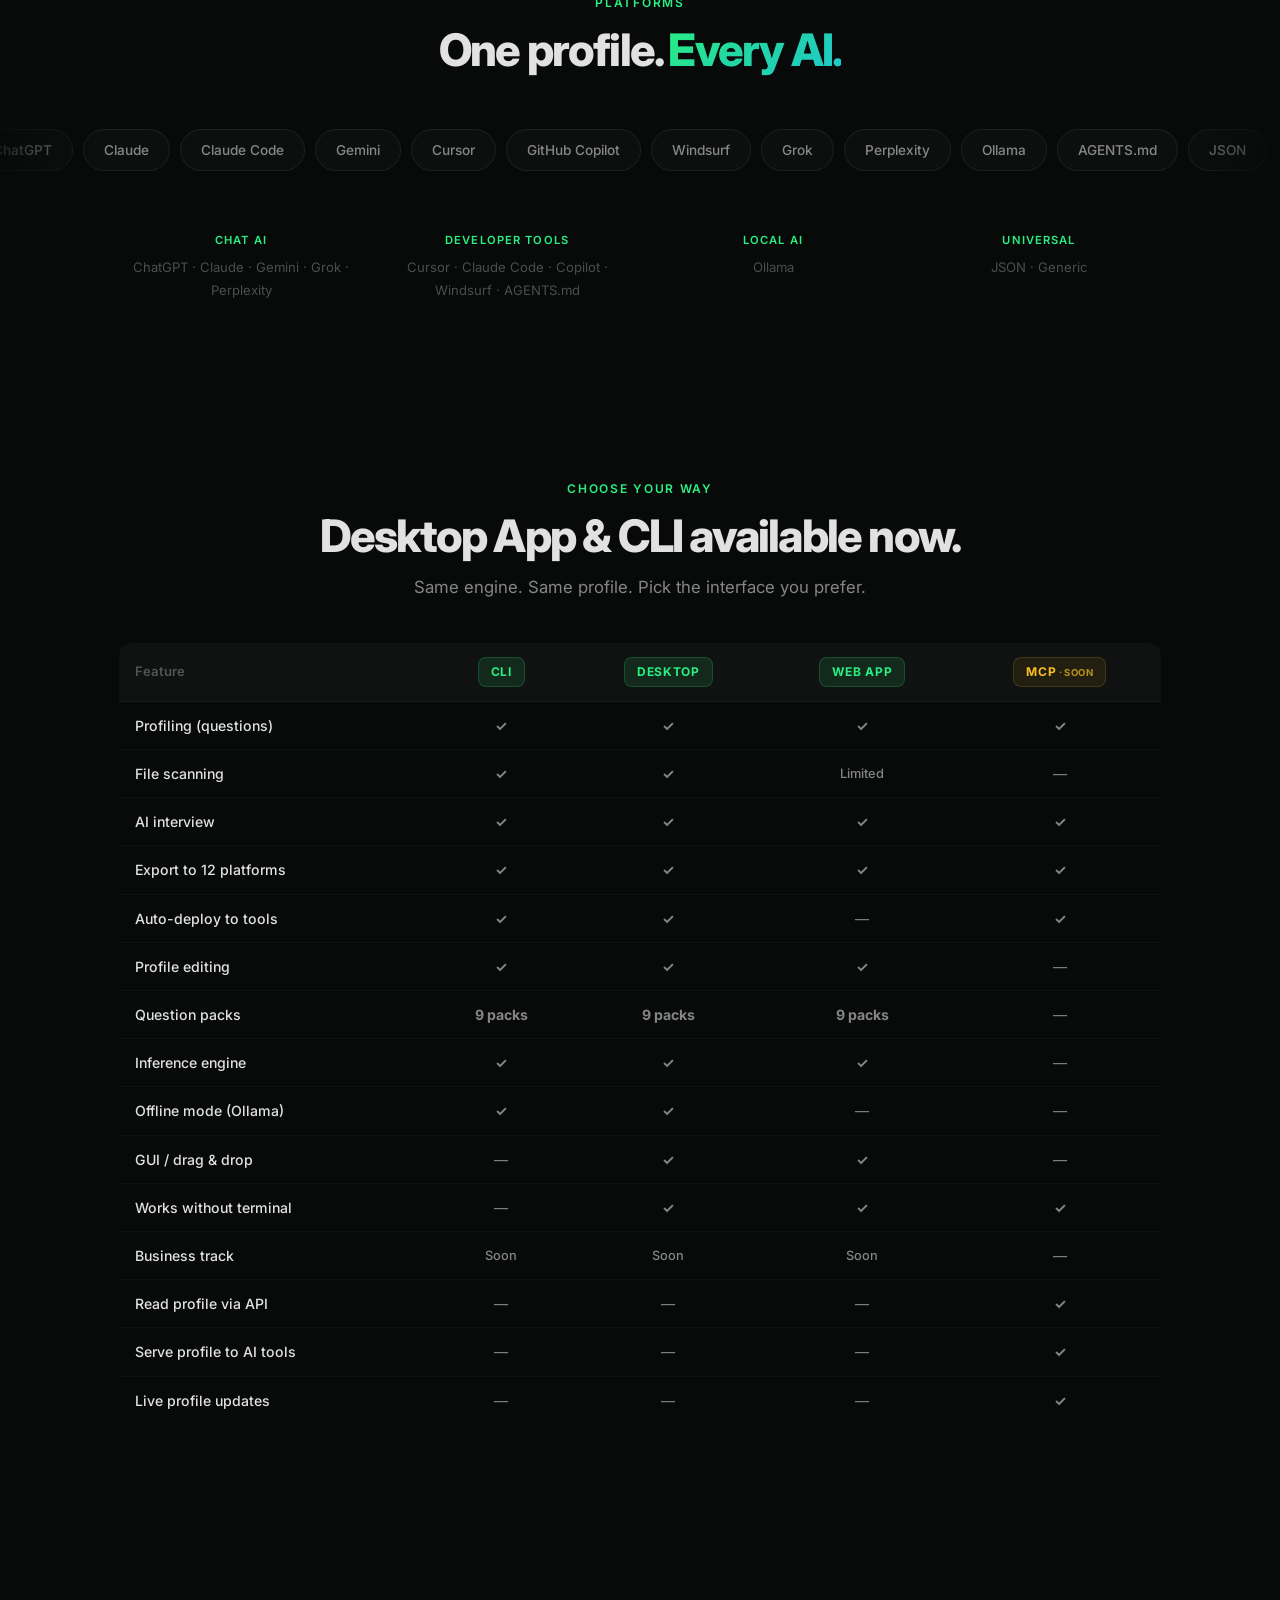
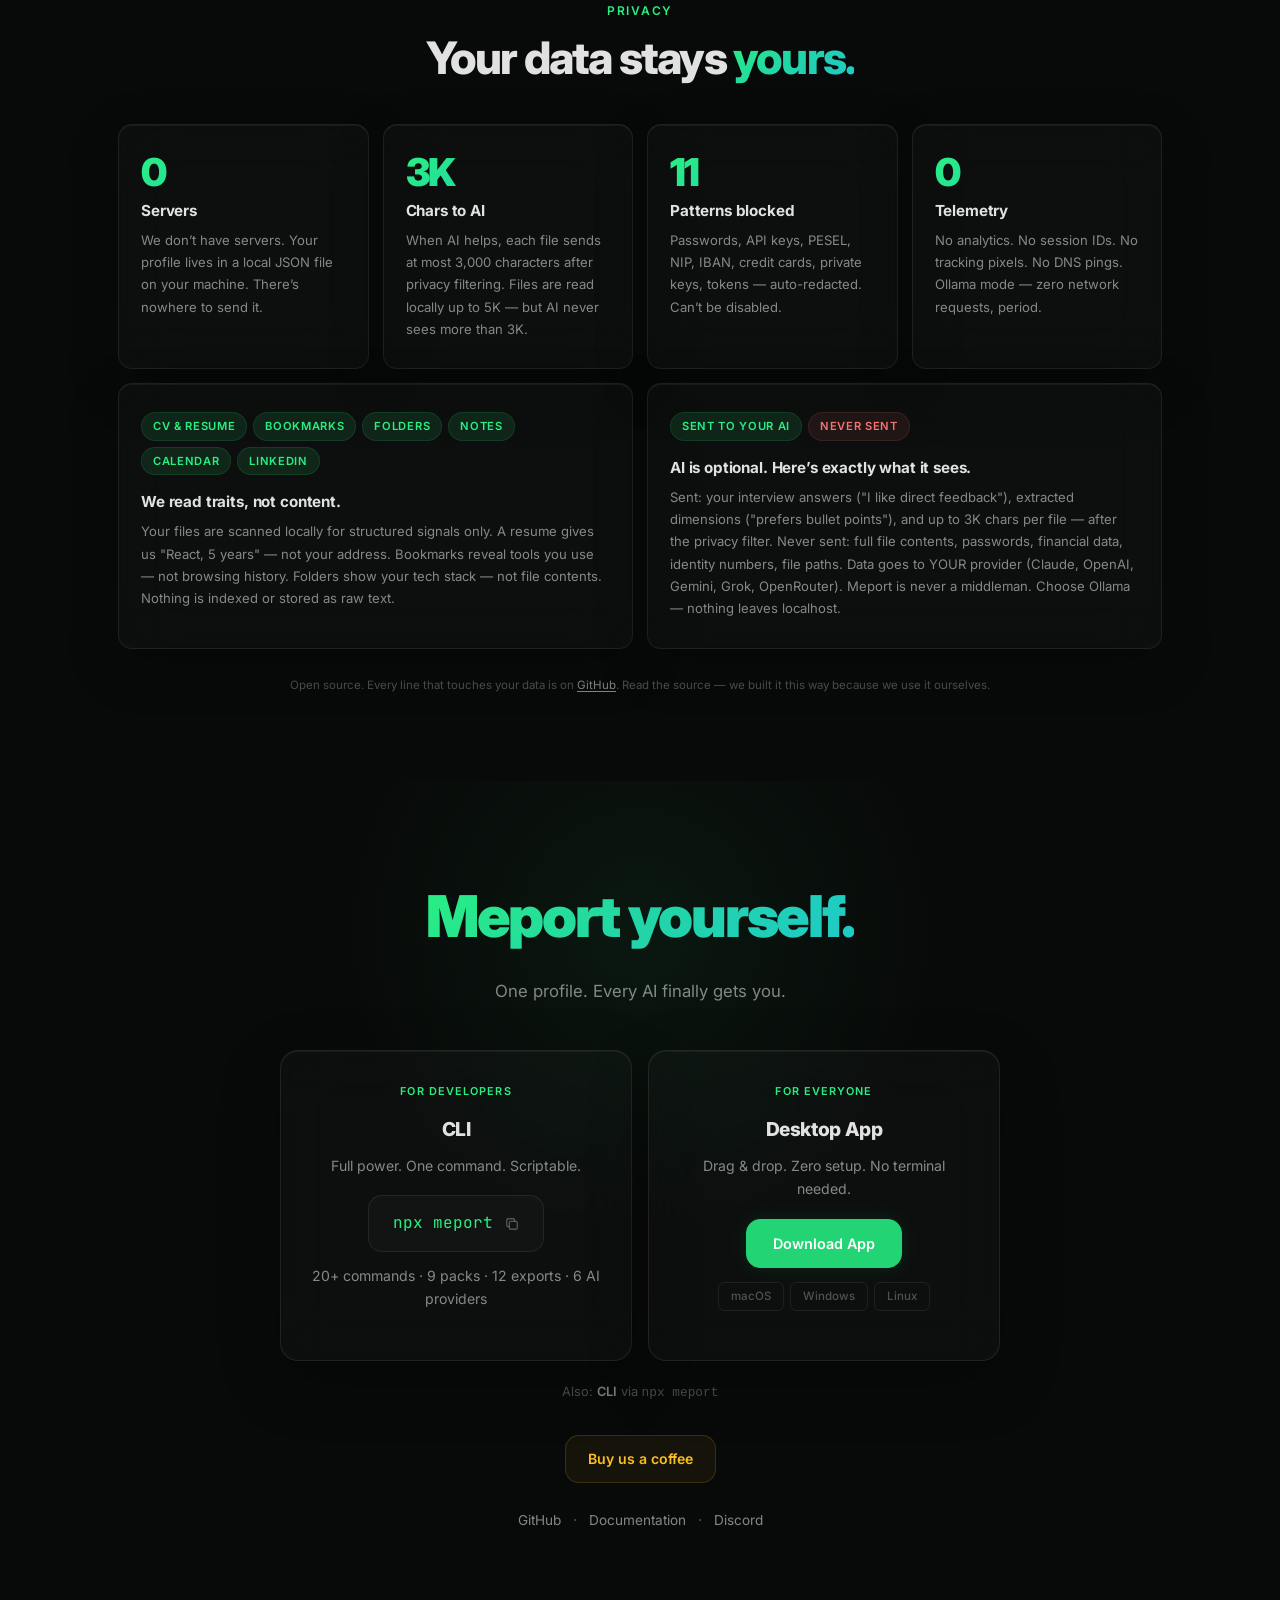
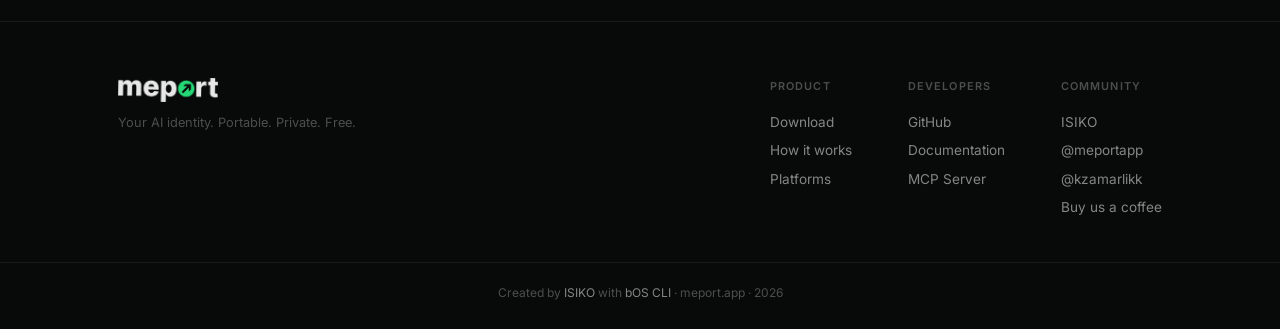
==== commit f4e4e31d: "v0.2.0: 12 platforms, Web App ready, updated claims - Platform count updated to 12 (removed OpenClaw" ====
--- a/index.html
+++ b/index.html
@@ -4,7 +4,7 @@
   <meta charset="UTF-8">
   <meta name="viewport" content="width=device-width, initial-scale=1.0">
   <title>Meport — Teach every AI who you are.</title>
-  <meta name="description" content="Meport creates your AI personality profile from your files and exports to 14 platforms including ChatGPT, Claude, Cursor, Copilot, Ollama. 6 AI providers. Local-first, open source, free forever.">
+  <meta name="description" content="Meport creates your AI personality profile from your files and exports to 12 platforms including ChatGPT, Claude, Cursor, Copilot, Ollama. 6 AI providers. Local-first, open source, free forever.">
   <meta name="author" content="Karol Zamarlik">
   <meta name="robots" content="index, follow">
   <link rel="canonical" href="https://meport.app/">
@@ -13,7 +13,7 @@
   <meta property="og:type" content="website">
   <meta property="og:url" content="https://meport.app/">
   <meta property="og:title" content="Meport — Teach every AI who you are.">
-  <meta property="og:description" content="One profile. Every AI. Drop your files, answer a few questions, export to 14 platforms. 6 AI providers. Free, local, open source.">
+  <meta property="og:description" content="One profile. Every AI. Drop your files, answer a few questions, export to 12 platforms. 6 AI providers. Free, local, open source.">
   <meta property="og:image" content="https://meport.app/og-image.png">
   <meta property="og:image:width" content="1200">
   <meta property="og:image:height" content="630">
@@ -77,7 +77,7 @@
         </h1>
       </div>
       <div class="reveal r2">
-        <p class="hero-p" data-i18n="hero.sub">Drop your files, answer a few questions, and Meport creates your personal ruleset for 14 AI platforms. Six AI providers. One profile. Every AI finally gets you.</p>
+        <p class="hero-p" data-i18n="hero.sub">Drop your files, answer a few questions, and Meport creates your personal ruleset for 12 AI platforms. Six AI providers. One profile. Every AI finally gets you.</p>
       </div>
       <div class="reveal r3 hero-cta">
         <a href="#download" class="btn btn-primary" data-i18n="hero.cta_dl">Download App</a>
@@ -223,7 +223,7 @@
           <p data-i18n="feat.f3.desc">Pick what matters. Quick setup in minutes, or go deep across all 9 packs for a full profile.</p>
         </div>
         <div class="bento-card reveal r3">
-          <div class="bento-num">14</div>
+          <div class="bento-num">12</div>
           <h3 data-i18n="feat.f4.title">Exports</h3>
           <p data-i18n="feat.f4.desc">Native formats for every platform. Not copy-paste text. Real integration files.</p>
         </div>
@@ -251,16 +251,16 @@
       <div class="marquee">
         <span>ChatGPT</span><span>Claude</span><span>Claude Code</span><span>Gemini</span><span>Cursor</span>
         <span>GitHub Copilot</span><span>Windsurf</span><span>Grok</span><span>Perplexity</span><span>Ollama</span>
-        <span>AGENTS.md</span><span>OpenClaw</span><span>JSON</span><span>Generic</span>
+        <span>AGENTS.md</span><span>JSON</span><span>Generic</span>
         <span>ChatGPT</span><span>Claude</span><span>Claude Code</span><span>Gemini</span><span>Cursor</span>
         <span>GitHub Copilot</span><span>Windsurf</span><span>Grok</span><span>Perplexity</span><span>Ollama</span>
-        <span>AGENTS.md</span><span>OpenClaw</span><span>JSON</span><span>Generic</span>
+        <span>AGENTS.md</span><span>JSON</span><span>Generic</span>
       </div>
     </div>
     <div class="container">
       <div class="cats reveal r2">
         <div class="cat"><h4 data-i18n="plat.chat">Chat AI</h4><p>ChatGPT &middot; Claude &middot; Gemini &middot; Grok &middot; Perplexity</p></div>
-        <div class="cat"><h4 data-i18n="plat.dev">Developer Tools</h4><p>Cursor &middot; Claude Code &middot; Copilot &middot; Windsurf &middot; AGENTS.md &middot; OpenClaw</p></div>
+        <div class="cat"><h4 data-i18n="plat.dev">Developer Tools</h4><p>Cursor &middot; Claude Code &middot; Copilot &middot; Windsurf &middot; AGENTS.md</p></div>
         <div class="cat"><h4 data-i18n="plat.local">Local AI</h4><p>Ollama</p></div>
         <div class="cat"><h4 data-i18n="plat.universal">Universal</h4><p>JSON &middot; Generic</p></div>
       </div>
@@ -271,7 +271,7 @@
   <section class="flow" id="compare">
     <div class="container">
       <p class="eyebrow reveal" data-i18n="compare.eyebrow">Choose your way</p>
-      <h2 class="h2 reveal" data-i18n-html="compare.heading">CLI &amp; Desktop now. <em>Web &amp; MCP soon.</em></h2>
+      <h2 class="h2 reveal" data-i18n-html="compare.heading">Desktop App &amp; CLI available now.</h2>
       <p class="sub reveal" data-i18n="compare.sub">Same engine. Same profile. Pick the interface you prefer.</p>
       <div class="compare-table reveal r1">
         <table>
@@ -280,7 +280,7 @@
               <th data-i18n="compare.feature">Feature</th>
               <th><span class="ct-badge ct-ready">CLI</span></th>
               <th><span class="ct-badge ct-ready">Desktop</span></th>
-              <th><span class="ct-badge ct-soon">Web App<small class="ct-soon-label"> · Soon</small></span></th>
+              <th><span class="ct-badge ct-ready">Web App</span></th>
               <th><span class="ct-badge ct-soon">MCP<small class="ct-soon-label"> · Soon</small></span></th>
             </tr>
           </thead>
@@ -288,7 +288,7 @@
             <tr><td data-i18n="compare.r1">Profiling (questions)</td><td class="ct-yes">✓</td><td class="ct-yes">✓</td><td class="ct-yes">✓</td><td class="ct-yes">✓</td></tr>
             <tr><td data-i18n="compare.r2">File scanning</td><td class="ct-yes">✓</td><td class="ct-yes">✓</td><td class="ct-limit" data-i18n="compare.limited">Limited</td><td class="ct-no">—</td></tr>
             <tr><td data-i18n="compare.r3">AI interview</td><td class="ct-yes">✓</td><td class="ct-yes">✓</td><td class="ct-yes">✓</td><td class="ct-yes">✓</td></tr>
-            <tr><td data-i18n="compare.r4">Export to 14 platforms</td><td class="ct-yes">✓</td><td class="ct-yes">✓</td><td class="ct-yes">✓</td><td class="ct-yes">✓</td></tr>
+            <tr><td data-i18n="compare.r4">Export to 12 platforms</td><td class="ct-yes">✓</td><td class="ct-yes">✓</td><td class="ct-yes">✓</td><td class="ct-yes">✓</td></tr>
             <tr><td data-i18n="compare.r5">Auto-deploy to tools</td><td class="ct-yes">✓</td><td class="ct-yes">✓</td><td class="ct-no">—</td><td class="ct-yes">✓</td></tr>
             <tr><td data-i18n="compare.r6">Profile editing</td><td class="ct-yes">✓</td><td class="ct-yes">✓</td><td class="ct-yes">✓</td><td class="ct-no">—</td></tr>
             <tr><td data-i18n="compare.r7">Question packs</td><td class="ct-yes">9 packs</td><td class="ct-yes">9 packs</td><td class="ct-yes">9 packs</td><td class="ct-no">—</td></tr>
@@ -374,7 +374,7 @@
             <code>npx meport</code>
             <svg width="14" height="14" viewBox="0 0 16 16" fill="none"><rect x="5" y="5" width="9" height="9" rx="1.5" stroke="currentColor" stroke-width="1.5"/><path d="M11 5V3.5A1.5 1.5 0 009.5 2h-6A1.5 1.5 0 002 3.5v6A1.5 1.5 0 003.5 11H5" stroke="currentColor" stroke-width="1.5"/></svg>
           </div>
-          <p class="dl-sub" data-i18n="dl.cli.sub">20+ commands &middot; 9 packs &middot; 14 exports &middot; 6 AI providers</p>
+          <p class="dl-sub" data-i18n="dl.cli.sub">20+ commands &middot; 9 packs &middot; 12 exports &middot; 6 AI providers</p>
         </div>
         <div class="dl-main dl-main-app">
           <div class="dl-main-eyebrow" data-i18n="dl.app.for">For everyone</div>
@@ -388,7 +388,7 @@
       </div>
 
       <!-- Coming soon — inline -->
-      <p class="dl-coming-line reveal r2" data-i18n-html="dl.coming_line">Coming soon: <strong>Web App</strong> &middot; <strong>MCP Server</strong></p>
+      <p class="dl-coming-line reveal r2" data-i18n-html="dl.coming_line">Also: <strong>CLI</strong> via <code>npx meport</code></p>
       <div class="reveal r2 coffee-row">
         <a href="https://buycoffee.to/zmrlk" target="_blank" class="coffee-btn" data-i18n="dl.coffee">
           <svg width="18" height="18" viewBox="0 0 24 24" fill="none" stroke="currentColor" stroke-width="2" stroke-linecap="round" stroke-linejoin="round"><path d="M18 8h1a4 4 0 010 8h-1"/><path d="M2 8h16v9a4 4 0 01-4 4H6a4 4 0 01-4-4V8z"/><line x1="6" y1="1" x2="6" y2="4"/><line x1="10" y1="1" x2="10" y2="4"/><line x1="14" y1="1" x2="14" y2="4"/></svg>
@@ -428,7 +428,7 @@
     "@type": "SoftwareApplication",
     "name": "Meport",
     "url": "https://meport.app",
-    "description": "Open-source tool that creates AI personality profiles from your files and exports them to 14 platforms including ChatGPT, Claude, Cursor, Copilot, and Ollama. 6 AI providers. Local-first, free forever.",
+    "description": "Open-source tool that creates AI personality profiles from your files and exports them to 12 platforms including ChatGPT, Claude, Cursor, Copilot, and Ollama. 6 AI providers. Local-first, free forever.",
     "applicationCategory": "DeveloperApplication",
     "operatingSystem": "macOS, Windows, Linux",
     "offers": {
@@ -445,10 +445,10 @@
     "license": "https://opensource.org/licenses/MIT",
     "isAccessibleForFree": true,
     "downloadUrl": "https://www.npmjs.com/package/meport",
-    "softwareVersion": "0.1.6",
+    "softwareVersion": "0.2.0",
     "featureList": [
       "AI personality profiling from files",
-      "Export to 14 platforms in native formats",
+      "Export to 12 platforms in native formats",
       "100% local processing — zero servers",
       "6 AI providers: Claude, OpenAI, Gemini, Grok, OpenRouter, Ollama",
       "CLI: npx meport",
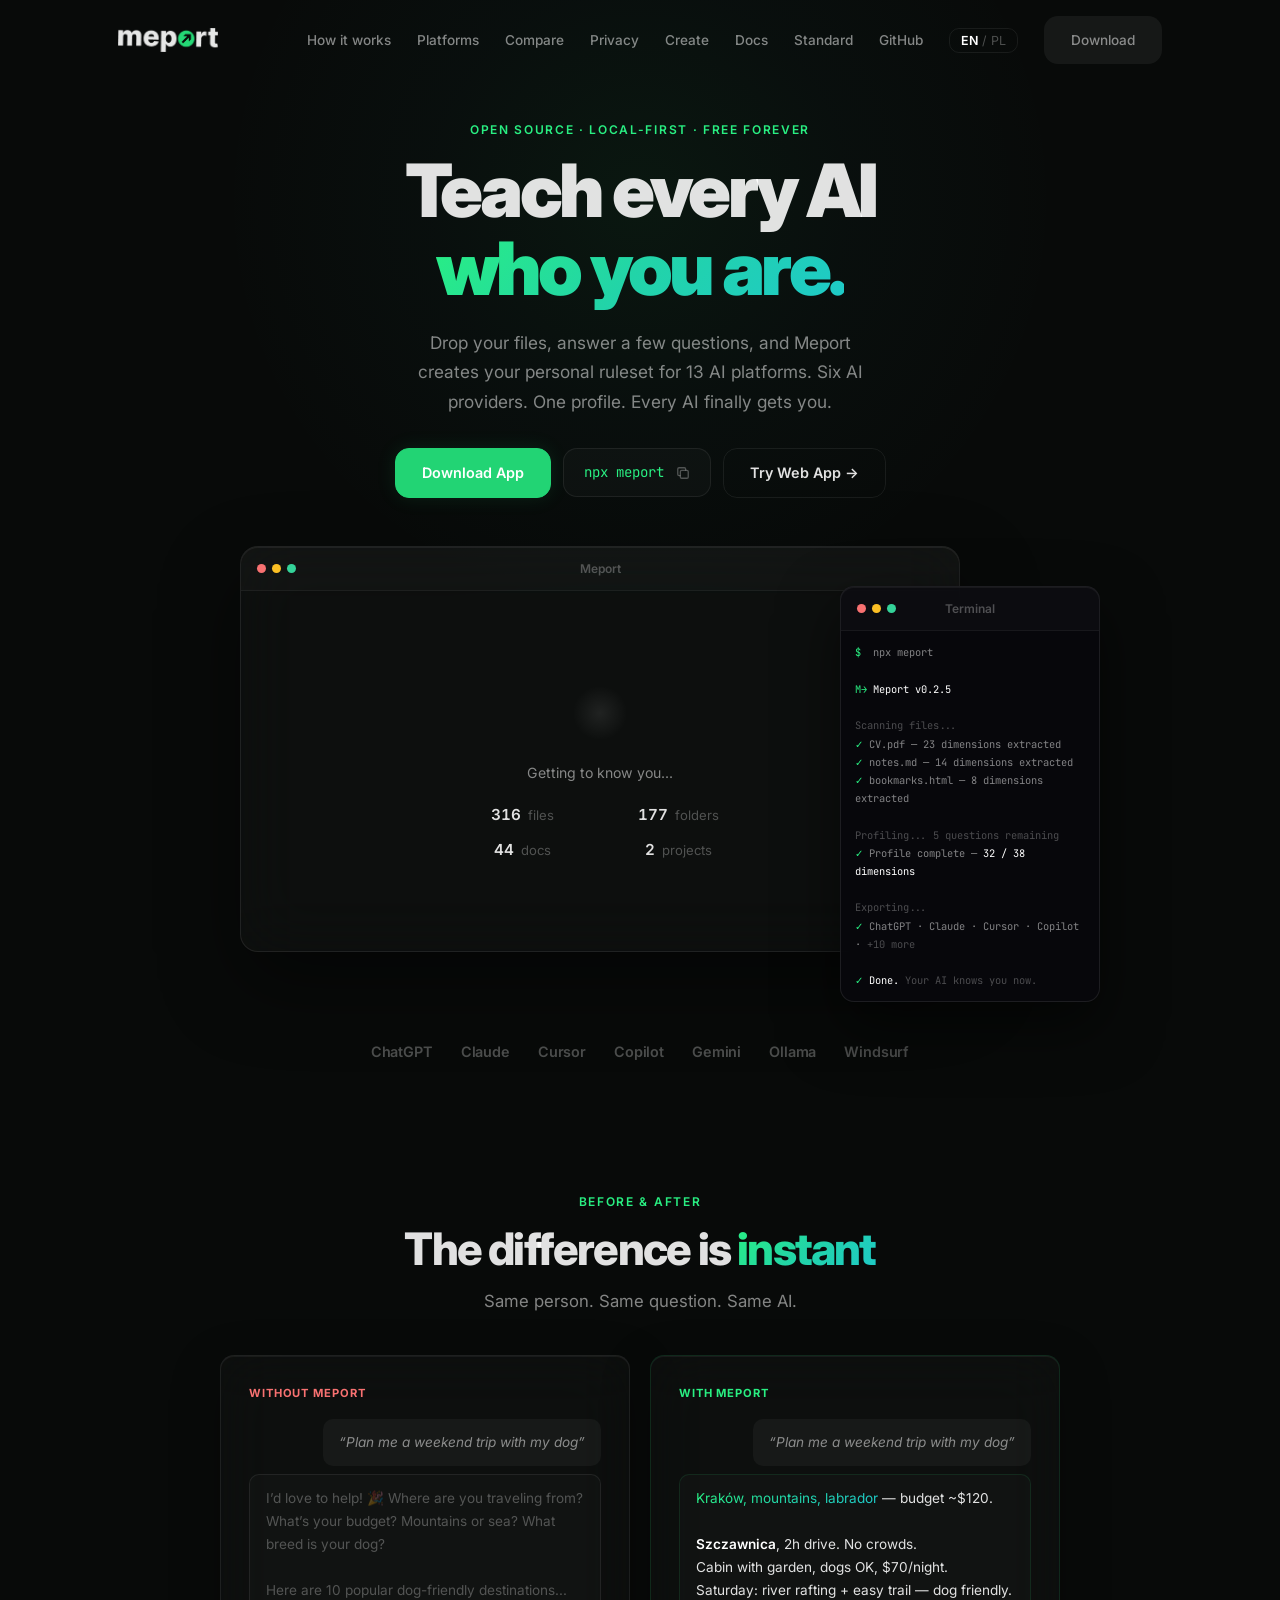
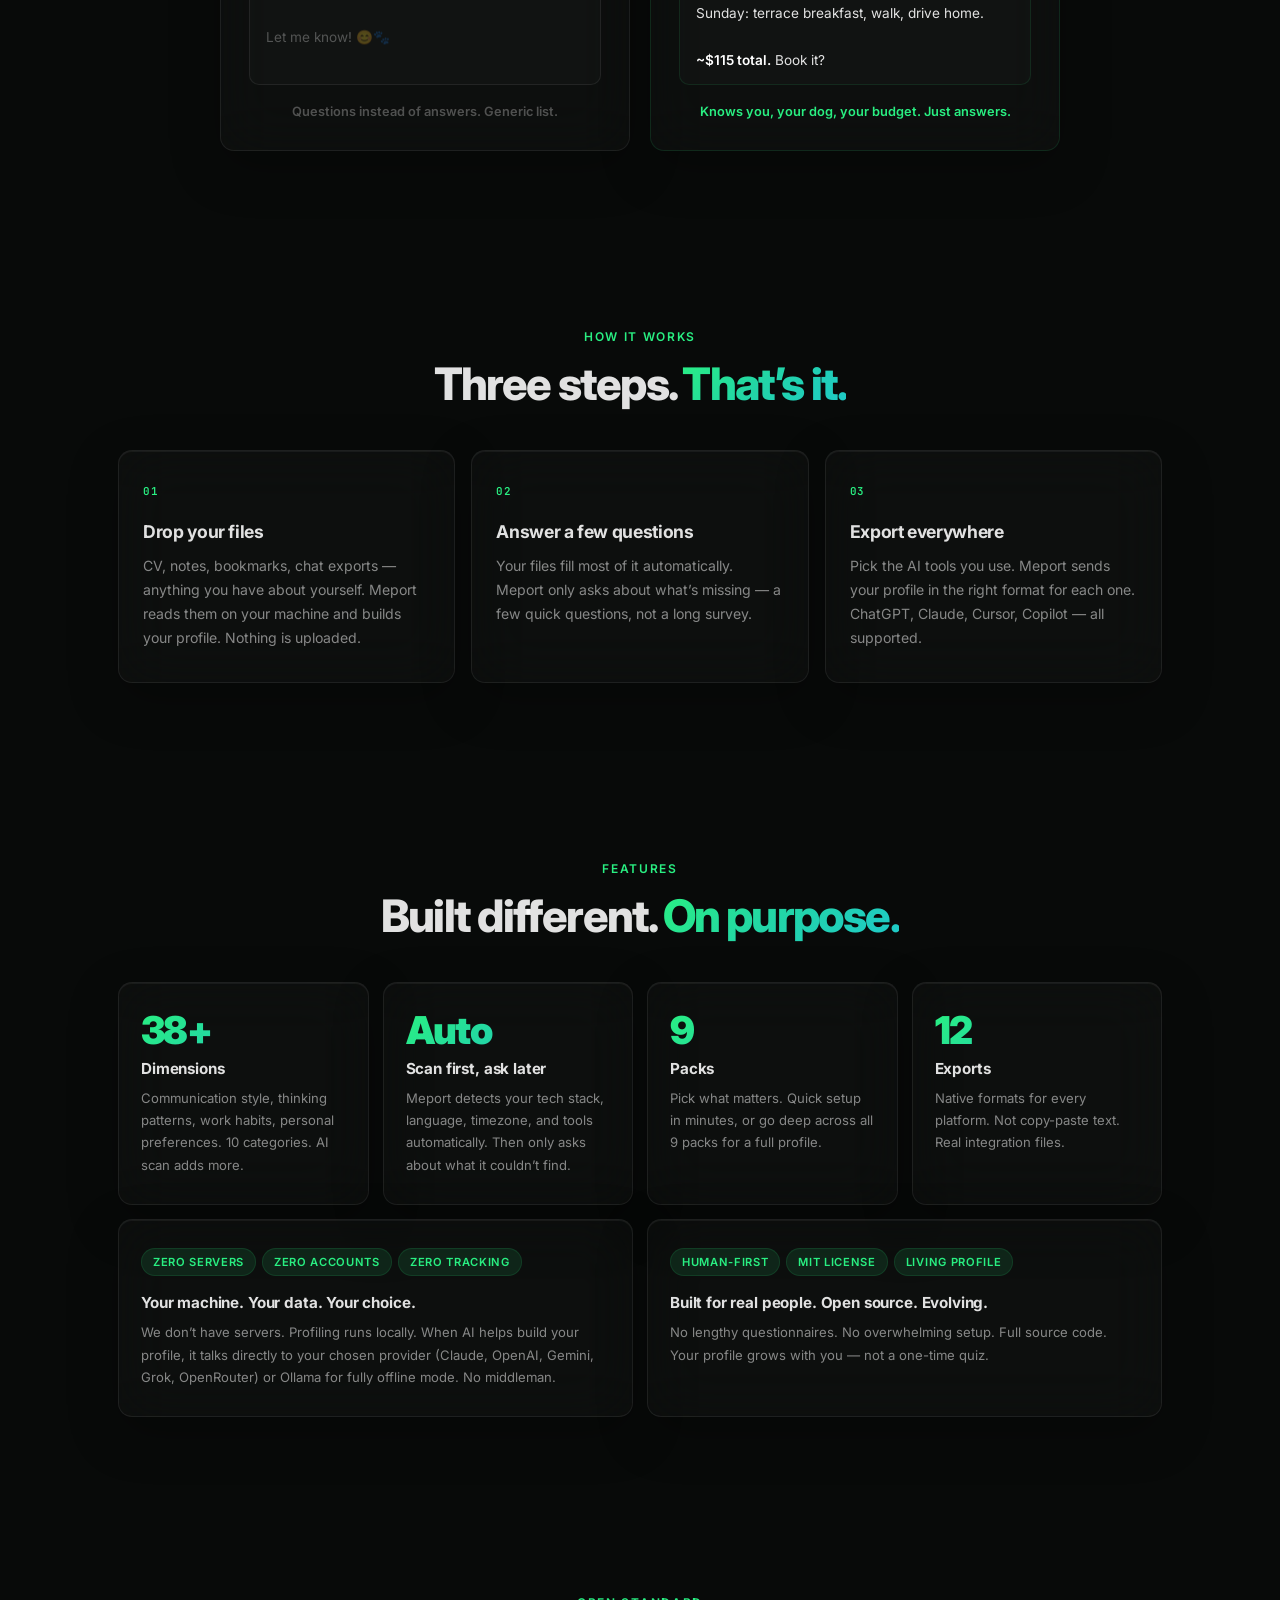
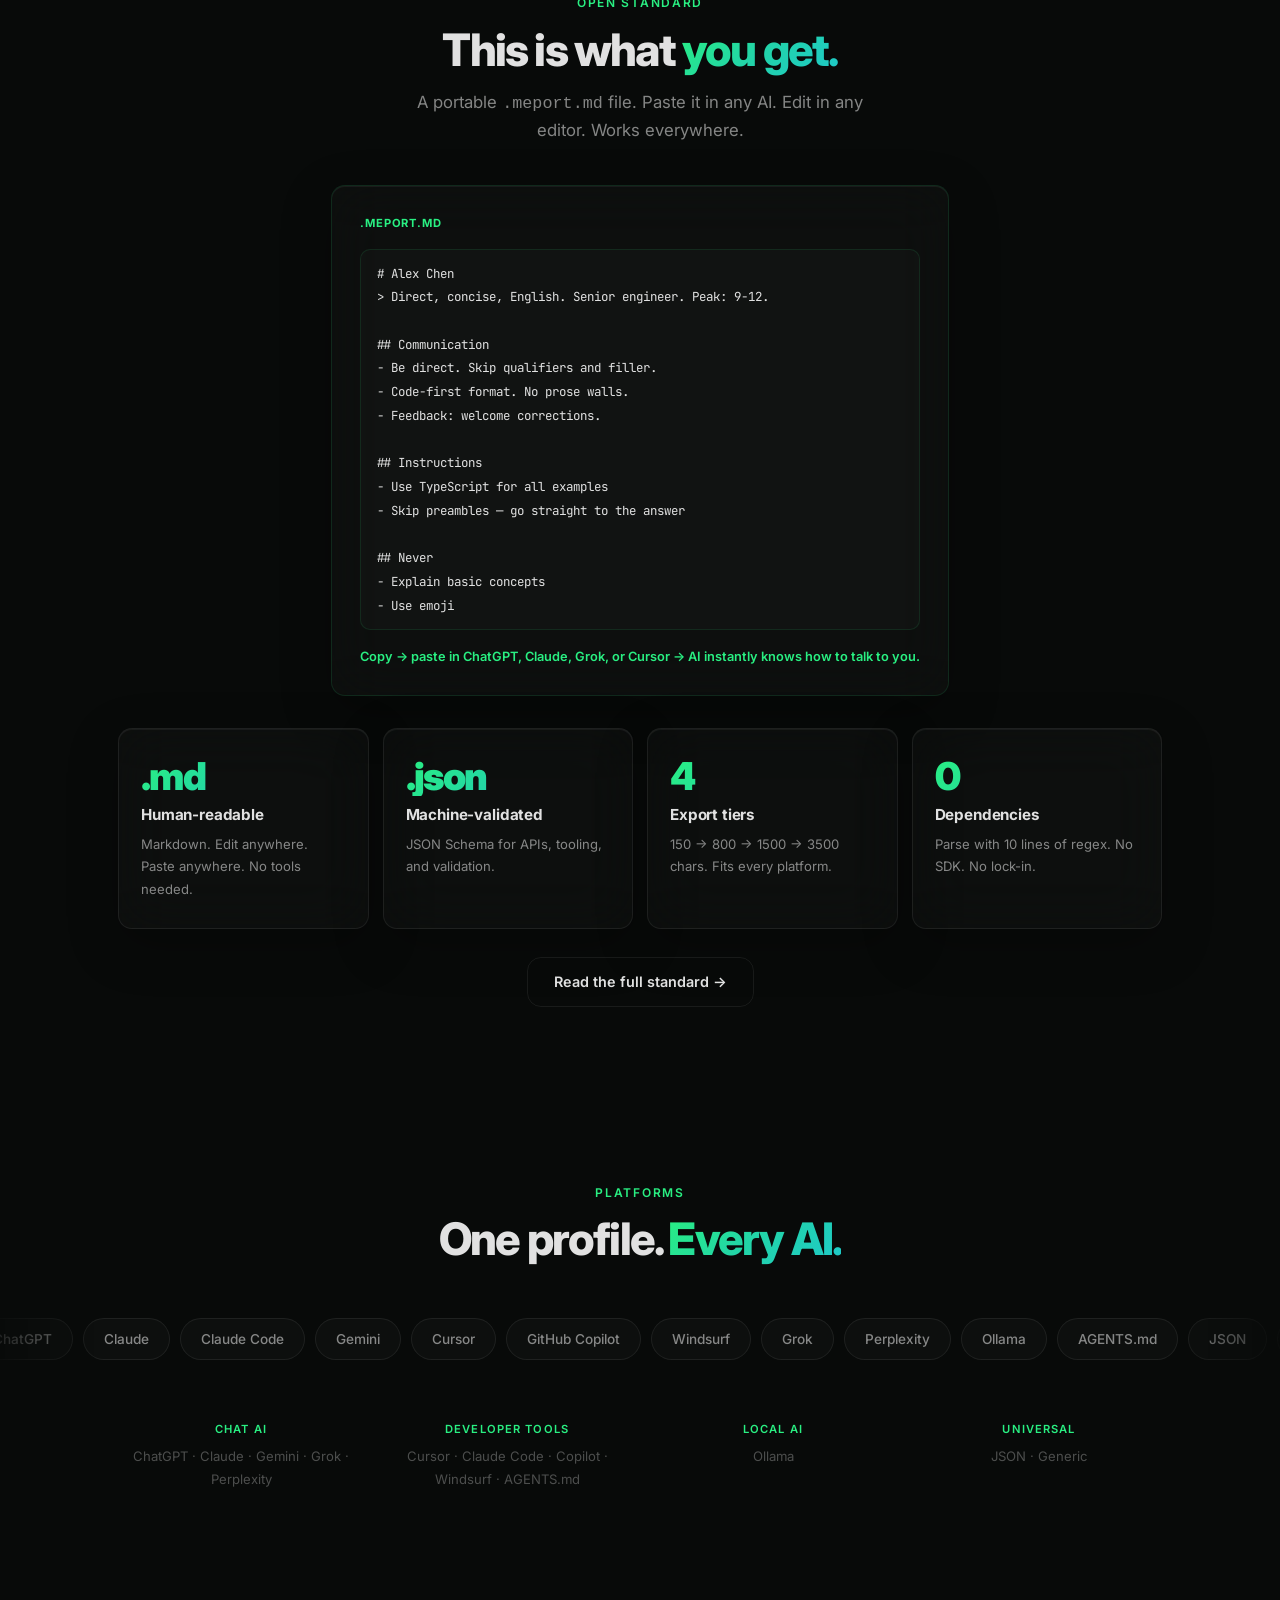
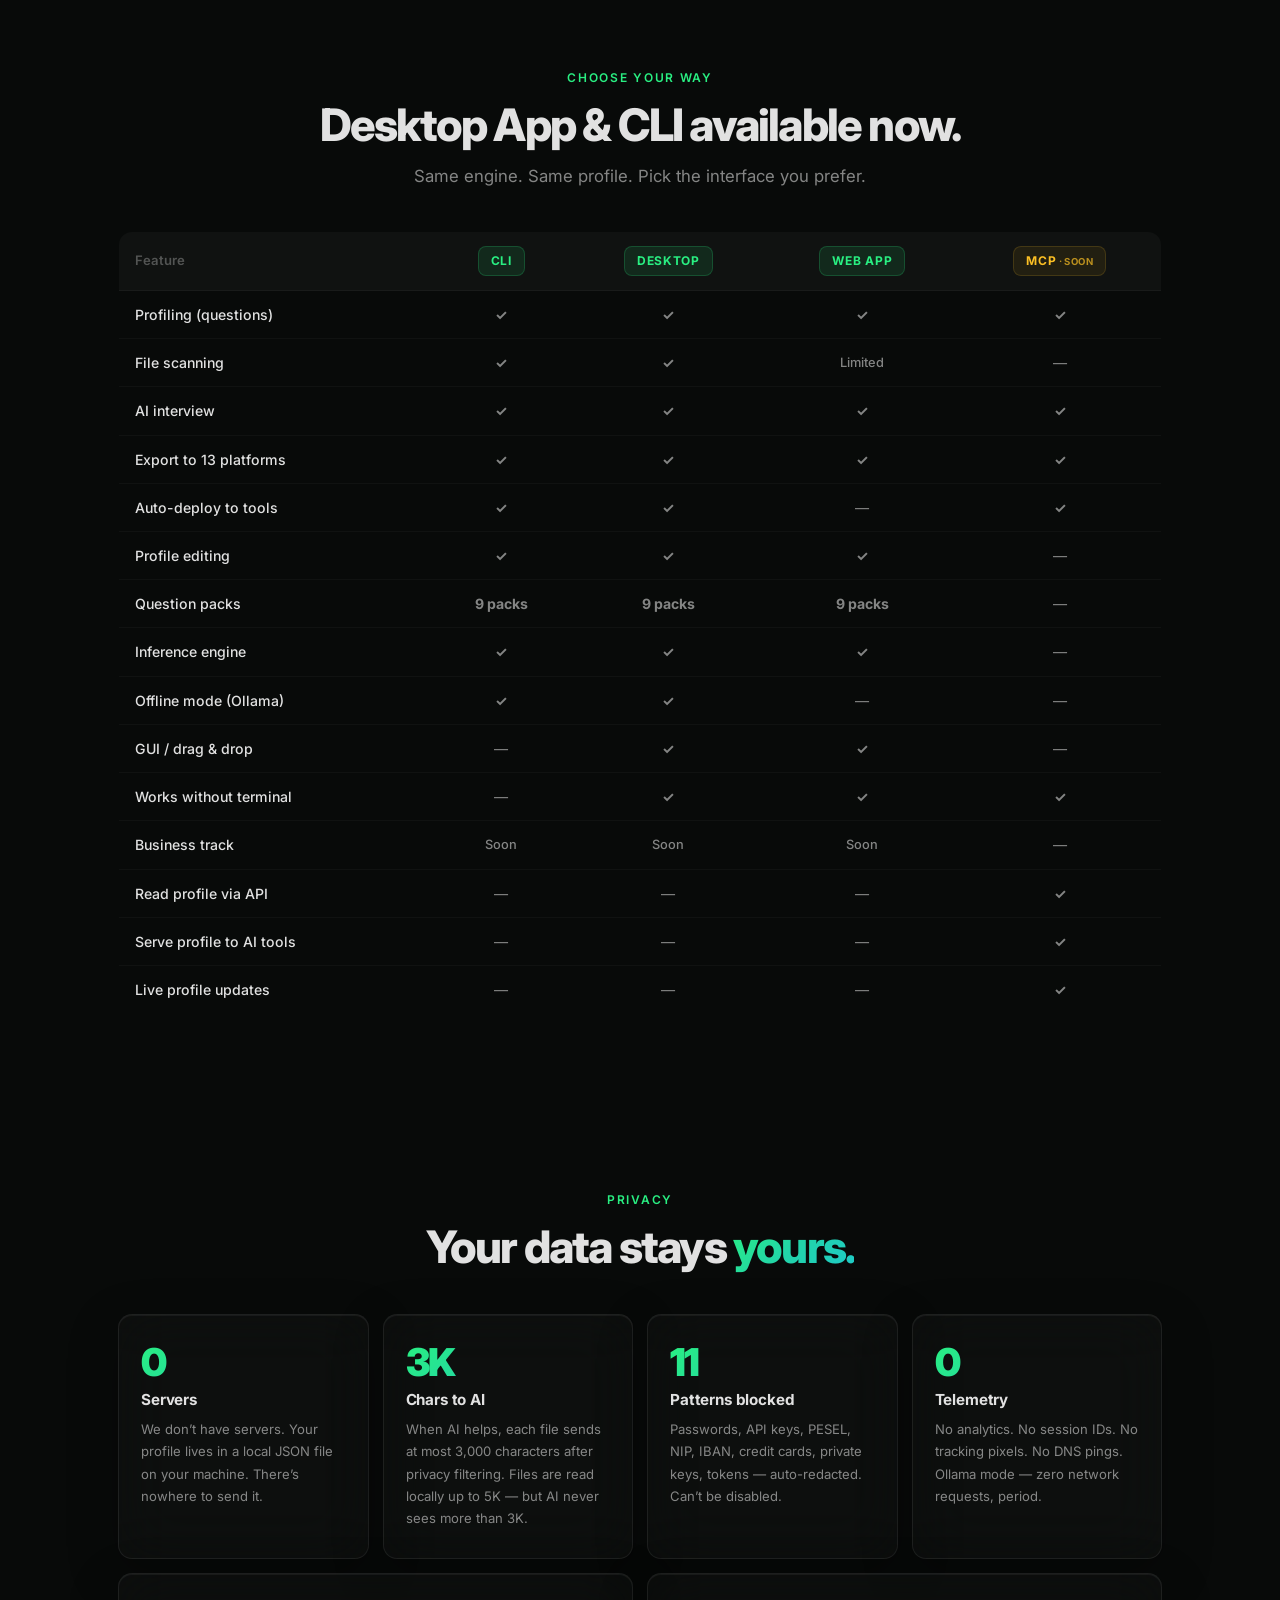
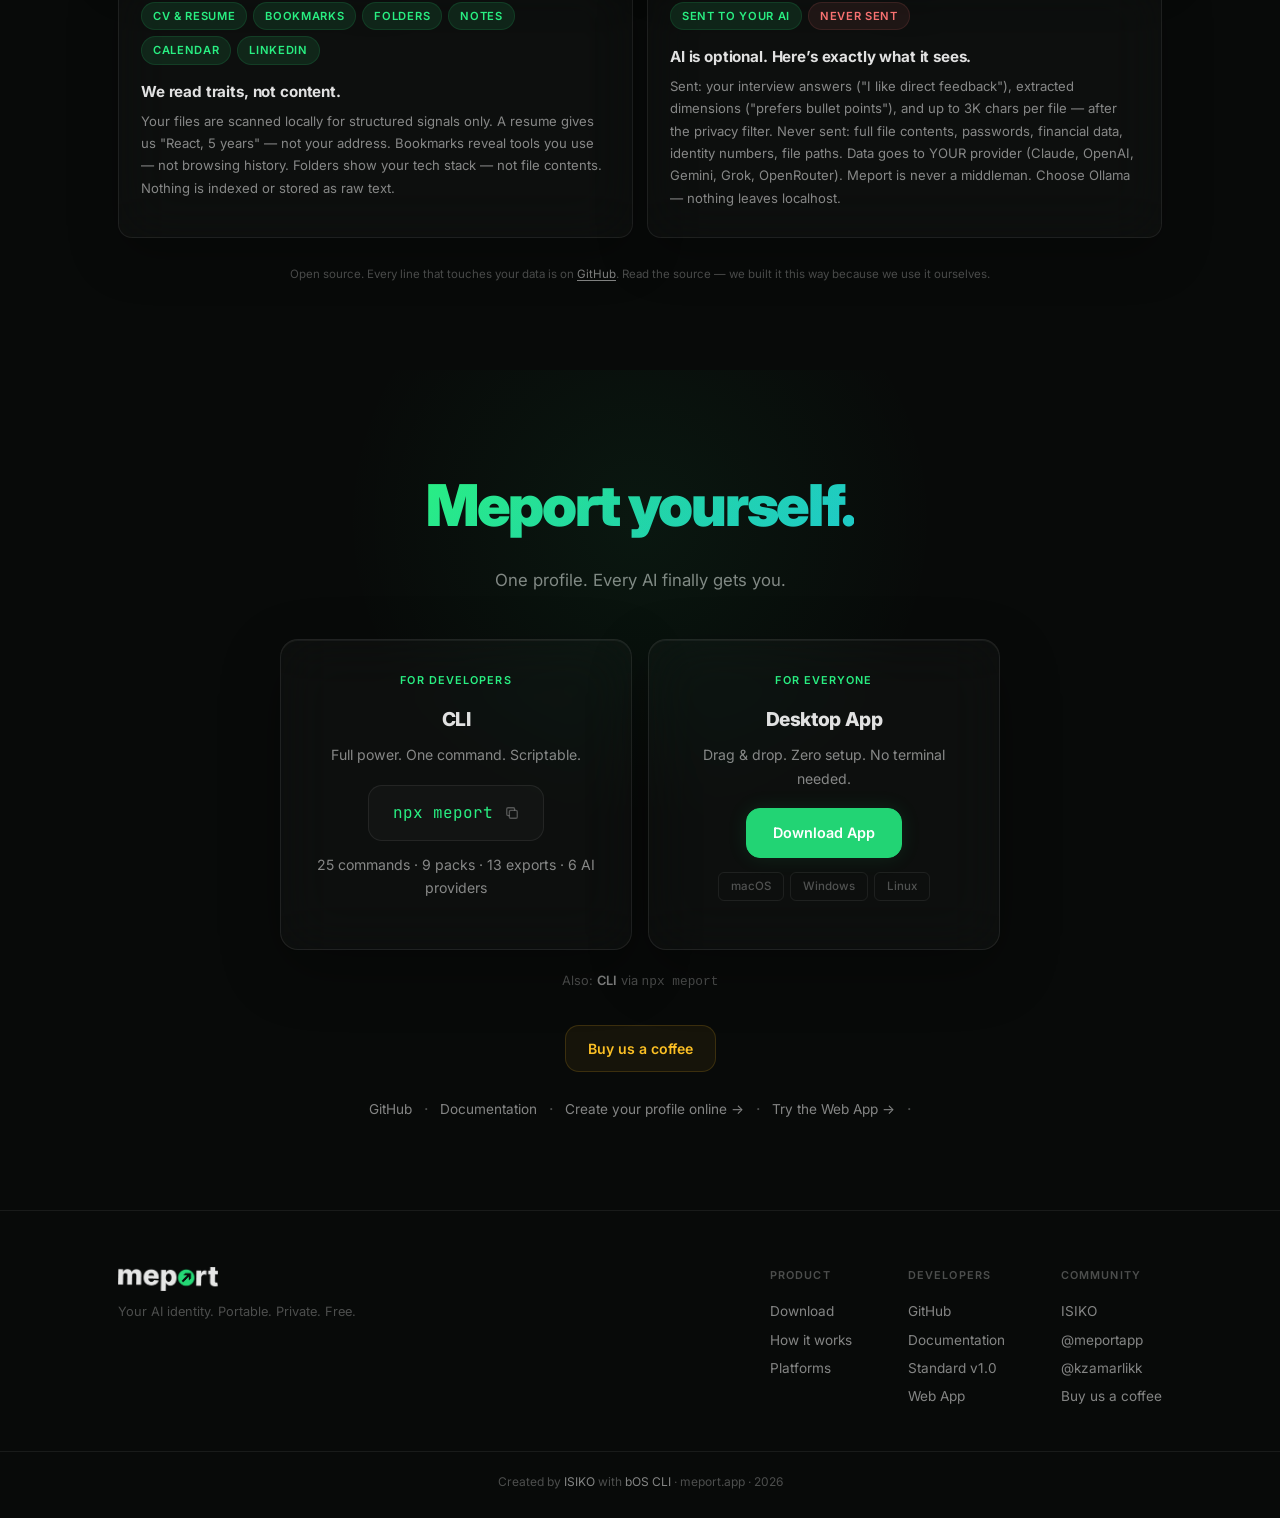
==== commit 475e0cf0: "v0.2.5: unified docs, profile creator, web app, standard spec, SEO" ====
--- a/index.html
+++ b/index.html
@@ -4,7 +4,7 @@
   <meta charset="UTF-8">
   <meta name="viewport" content="width=device-width, initial-scale=1.0">
   <title>Meport — Teach every AI who you are.</title>
-  <meta name="description" content="Meport creates your AI personality profile from your files and exports to 12 platforms including ChatGPT, Claude, Cursor, Copilot, Ollama. 6 AI providers. Local-first, open source, free forever.">
+  <meta name="description" content="Meport creates your AI personality profile and exports to 13 platforms. Open standard (.meport.md). ChatGPT, Claude, Cursor, Grok, Ollama. Local-first, open source, free.">
   <meta name="author" content="Karol Zamarlik">
   <meta name="robots" content="index, follow">
   <link rel="canonical" href="https://meport.app/">
@@ -13,7 +13,7 @@
   <meta property="og:type" content="website">
   <meta property="og:url" content="https://meport.app/">
   <meta property="og:title" content="Meport — Teach every AI who you are.">
-  <meta property="og:description" content="One profile. Every AI. Drop your files, answer a few questions, export to 12 platforms. 6 AI providers. Free, local, open source.">
+  <meta property="og:description" content="One profile. Every AI. Drop your files, answer a few questions, export to 13 platforms. 6 AI providers. Free, local, open source.">
   <meta property="og:image" content="https://meport.app/og-image.png">
   <meta property="og:image:width" content="1200">
   <meta property="og:image:height" content="630">
@@ -46,7 +46,9 @@
         <a href="#platforms" data-i18n="nav.platforms">Platforms</a>
         <a href="#compare" data-i18n="nav.compare">Compare</a>
         <a href="#privacy" data-i18n="priv.eyebrow">Privacy</a>
+        <a href="create.html">Create</a>
         <a href="docs.html" data-i18n="nav.docs">Docs</a>
+        <a href="docs.html#std-overview">Standard</a>
         <a href="https://github.com/zmrlk/meport" target="_blank" rel="noopener">GitHub</a>
         <button class="lang-switch" id="lang-switch" aria-label="Switch language">
           <span class="lang-option" data-lang="en">EN</span>
@@ -77,7 +79,7 @@
         </h1>
       </div>
       <div class="reveal r2">
-        <p class="hero-p" data-i18n="hero.sub">Drop your files, answer a few questions, and Meport creates your personal ruleset for 12 AI platforms. Six AI providers. One profile. Every AI finally gets you.</p>
+        <p class="hero-p" data-i18n="hero.sub">Every AI conversation starts from zero &mdash; your name, style, preferences, forgotten. Meport fixes that. One profile, every platform. AI finally gets you.</p>
       </div>
       <div class="reveal r3 hero-cta">
         <a href="#download" class="btn btn-primary" data-i18n="hero.cta_dl">Download App</a>
@@ -85,6 +87,7 @@
           <code>npx meport</code>
           <svg width="14" height="14" viewBox="0 0 16 16" fill="none"><rect x="5" y="5" width="9" height="9" rx="1.5" stroke="currentColor" stroke-width="1.5"/><path d="M11 5V3.5A1.5 1.5 0 009.5 2h-6A1.5 1.5 0 002 3.5v6A1.5 1.5 0 003.5 11H5" stroke="currentColor" stroke-width="1.5"/></svg>
         </div>
+        <a href="/app/" class="btn btn-outline">Try Web App &rarr;</a>
       </div>
     </div>
 
@@ -241,6 +244,61 @@
     </div>
   </section>
 
+  <!-- ═══════════════ WHAT YOU GET ═══════════════ -->
+  <section class="flow" id="standard">
+    <div class="container">
+      <p class="eyebrow reveal">Open Standard</p>
+      <h2 class="h2 reveal">This is what <em>you get.</em></h2>
+      <p class="sub reveal">A portable <code>.meport.md</code> file. Paste it in any AI. Edit in any editor. Works everywhere.</p>
+      <div class="ba reveal r1">
+        <div class="ba-card ba-good" style="grid-column:span 2;max-width:640px;margin:0 auto">
+          <span class="ba-tag good">.meport.md</span>
+          <div class="ba-bubble ai good" style="font-family:var(--mono);font-size:.78rem;line-height:1.9;white-space:pre"># Alex Chen
+> Direct, concise, English. Senior engineer. Peak: 9-12.
+
+## Communication
+- Be direct. Skip qualifiers and filler.
+- Code-first format. No prose walls.
+- Feedback: welcome corrections.
+
+## Instructions
+- Use TypeScript for all examples
+- Skip preambles &mdash; go straight to the answer
+
+## Never
+- Explain basic concepts
+- Use emoji</div>
+          <p class="ba-verd good">Copy &rarr; paste in ChatGPT, Claude, Grok, or Cursor &rarr; AI instantly knows how to talk to you.</p>
+        </div>
+      </div>
+      <div class="bento" style="margin-top:32px">
+        <div class="bento-card reveal">
+          <div class="bento-num">.md</div>
+          <h3>Human-readable</h3>
+          <p>Markdown. Edit anywhere. Paste anywhere. No tools needed.</p>
+        </div>
+        <div class="bento-card reveal r1">
+          <div class="bento-num">.json</div>
+          <h3>Machine-validated</h3>
+          <p>JSON Schema for APIs, tooling, and validation.</p>
+        </div>
+        <div class="bento-card reveal r2">
+          <div class="bento-num">4</div>
+          <h3>Export tiers</h3>
+          <p>150 &rarr; 800 &rarr; 1500 &rarr; 3500 chars. Fits every platform.</p>
+        </div>
+        <div class="bento-card reveal r3">
+          <div class="bento-num">0</div>
+          <h3>Dependencies</h3>
+          <p>Parse with 10 lines of regex. No SDK. No lock-in.</p>
+        </div>
+      </div>
+      <div style="text-align:center;margin-top:28px" class="reveal r3">
+        <a href="docs.html#std-overview" class="btn btn-outline">Read the full standard &rarr;</a>
+      </div>
+    </div>
+  </section>
+
   <!-- ═══════════════ PLATFORMS ═══════════════ -->
   <section class="flow" id="platforms">
     <div class="container">
@@ -280,7 +338,7 @@
               <th data-i18n="compare.feature">Feature</th>
               <th><span class="ct-badge ct-ready">CLI</span></th>
               <th><span class="ct-badge ct-ready">Desktop</span></th>
-              <th><span class="ct-badge ct-ready">Web App</span></th>
+              <th><a href="/app/" class="ct-badge ct-ready">Web App</a></th>
               <th><span class="ct-badge ct-soon">MCP<small class="ct-soon-label"> · Soon</small></span></th>
             </tr>
           </thead>
@@ -288,7 +346,7 @@
             <tr><td data-i18n="compare.r1">Profiling (questions)</td><td class="ct-yes">✓</td><td class="ct-yes">✓</td><td class="ct-yes">✓</td><td class="ct-yes">✓</td></tr>
             <tr><td data-i18n="compare.r2">File scanning</td><td class="ct-yes">✓</td><td class="ct-yes">✓</td><td class="ct-limit" data-i18n="compare.limited">Limited</td><td class="ct-no">—</td></tr>
             <tr><td data-i18n="compare.r3">AI interview</td><td class="ct-yes">✓</td><td class="ct-yes">✓</td><td class="ct-yes">✓</td><td class="ct-yes">✓</td></tr>
-            <tr><td data-i18n="compare.r4">Export to 12 platforms</td><td class="ct-yes">✓</td><td class="ct-yes">✓</td><td class="ct-yes">✓</td><td class="ct-yes">✓</td></tr>
+            <tr><td data-i18n="compare.r4">Export to 13 platforms</td><td class="ct-yes">✓</td><td class="ct-yes">✓</td><td class="ct-yes">✓</td><td class="ct-yes">✓</td></tr>
             <tr><td data-i18n="compare.r5">Auto-deploy to tools</td><td class="ct-yes">✓</td><td class="ct-yes">✓</td><td class="ct-no">—</td><td class="ct-yes">✓</td></tr>
             <tr><td data-i18n="compare.r6">Profile editing</td><td class="ct-yes">✓</td><td class="ct-yes">✓</td><td class="ct-yes">✓</td><td class="ct-no">—</td></tr>
             <tr><td data-i18n="compare.r7">Question packs</td><td class="ct-yes">9 packs</td><td class="ct-yes">9 packs</td><td class="ct-yes">9 packs</td><td class="ct-no">—</td></tr>
@@ -374,7 +432,7 @@
             <code>npx meport</code>
             <svg width="14" height="14" viewBox="0 0 16 16" fill="none"><rect x="5" y="5" width="9" height="9" rx="1.5" stroke="currentColor" stroke-width="1.5"/><path d="M11 5V3.5A1.5 1.5 0 009.5 2h-6A1.5 1.5 0 002 3.5v6A1.5 1.5 0 003.5 11H5" stroke="currentColor" stroke-width="1.5"/></svg>
           </div>
-          <p class="dl-sub" data-i18n="dl.cli.sub">20+ commands &middot; 9 packs &middot; 12 exports &middot; 6 AI providers</p>
+          <p class="dl-sub" data-i18n="dl.cli.sub">25 commands &middot; 9 packs &middot; 13 exports &middot; 6 AI providers</p>
         </div>
         <div class="dl-main dl-main-app">
           <div class="dl-main-eyebrow" data-i18n="dl.app.for">For everyone</div>
@@ -390,7 +448,7 @@
       <!-- Coming soon — inline -->
       <p class="dl-coming-line reveal r2" data-i18n-html="dl.coming_line">Also: <strong>CLI</strong> via <code>npx meport</code></p>
       <div class="reveal r2 coffee-row">
-        <a href="https://buycoffee.to/zmrlk" target="_blank" class="coffee-btn" data-i18n="dl.coffee">
+        <a href="https://buycoffee.to/zmrlk" target="_blank" rel="noopener" class="coffee-btn" data-i18n="dl.coffee">
           <svg width="18" height="18" viewBox="0 0 24 24" fill="none" stroke="currentColor" stroke-width="2" stroke-linecap="round" stroke-linejoin="round"><path d="M18 8h1a4 4 0 010 8h-1"/><path d="M2 8h16v9a4 4 0 01-4 4H6a4 4 0 01-4-4V8z"/><line x1="6" y1="1" x2="6" y2="4"/><line x1="10" y1="1" x2="10" y2="4"/><line x1="14" y1="1" x2="14" y2="4"/></svg>
           Buy us a coffee
         </a>
@@ -400,7 +458,10 @@
         <span>&middot;</span>
         <a href="docs.html" data-i18n="dl.docs">Documentation</a>
         <span>&middot;</span>
-        <a href="#">Discord</a>
+        <a href="create.html">Create your profile online &rarr;</a>
+        <span>&middot;</span>
+        <a href="/app/">Try the Web App &rarr;</a>
+        <span>&middot;</span>
       </div>
     </div>
   </section>
@@ -414,8 +475,8 @@
       </div>
       <div class="footer-cols">
         <div><h4 data-i18n="footer.product">Product</h4><a href="#download" data-i18n="nav.download">Download</a><a href="#how" data-i18n="nav.how">How it works</a><a href="#platforms" data-i18n="nav.platforms">Platforms</a></div>
-        <div><h4 data-i18n="footer.developers">Developers</h4><a href="https://github.com/zmrlk/meport" target="_blank">GitHub</a><a href="docs.html" data-i18n="dl.docs">Documentation</a><a href="#">MCP Server</a></div>
-        <div><h4 data-i18n="footer.community">Community</h4><a href="https://isiko.pl" target="_blank">ISIKO</a><a href="https://x.com/meportapp" target="_blank">@meportapp</a><a href="https://x.com/kzamarlikk" target="_blank">@kzamarlikk</a><a href="https://buycoffee.to/zmrlk" target="_blank" data-i18n="footer.coffee">Buy us a coffee</a></div>
+        <div><h4 data-i18n="footer.developers">Developers</h4><a href="https://github.com/zmrlk/meport" target="_blank" rel="noopener">GitHub</a><a href="docs.html" data-i18n="dl.docs">Documentation</a><a href="docs.html#std-overview">Standard v1.0</a><a href="app/">Web App</a></div>
+        <div><h4 data-i18n="footer.community">Community</h4><a href="https://isiko.pl" target="_blank" rel="noopener">ISIKO</a><a href="https://x.com/meportapp" target="_blank" rel="noopener">@meportapp</a><a href="https://x.com/kzamarlikk" target="_blank" rel="noopener">@kzamarlikk</a><a href="https://buycoffee.to/zmrlk" target="_blank" data-i18n="footer.coffee">Buy us a coffee</a></div>
       </div>
     </div>
     <div class="footer-bottom"><p data-i18n-html="footer.bottom">Created by <a href="https://isiko.pl" target="_blank" rel="noopener">ISIKO</a> with <a href="https://github.com/zmrlk/bOS" target="_blank" rel="noopener">bOS CLI</a> &middot; meport.app &middot; 2026</p></div>
@@ -428,7 +489,7 @@
     "@type": "SoftwareApplication",
     "name": "Meport",
     "url": "https://meport.app",
-    "description": "Open-source tool that creates AI personality profiles from your files and exports them to 12 platforms including ChatGPT, Claude, Cursor, Copilot, and Ollama. 6 AI providers. Local-first, free forever.",
+    "description": "Open-source tool that creates AI personality profiles from your files and exports them to 13 platforms including ChatGPT, Claude, Cursor, Copilot, and Ollama. 6 AI providers. Local-first, free forever.",
     "applicationCategory": "DeveloperApplication",
     "operatingSystem": "macOS, Windows, Linux",
     "offers": {
@@ -445,10 +506,10 @@
     "license": "https://opensource.org/licenses/MIT",
     "isAccessibleForFree": true,
     "downloadUrl": "https://www.npmjs.com/package/meport",
-    "softwareVersion": "0.2.0",
+    "softwareVersion": "0.2.5",
     "featureList": [
       "AI personality profiling from files",
-      "Export to 12 platforms in native formats",
+      "Export to 13 platforms in native formats",
       "100% local processing — zero servers",
       "6 AI providers: Claude, OpenAI, Gemini, Grok, OpenRouter, Ollama",
       "CLI: npx meport",
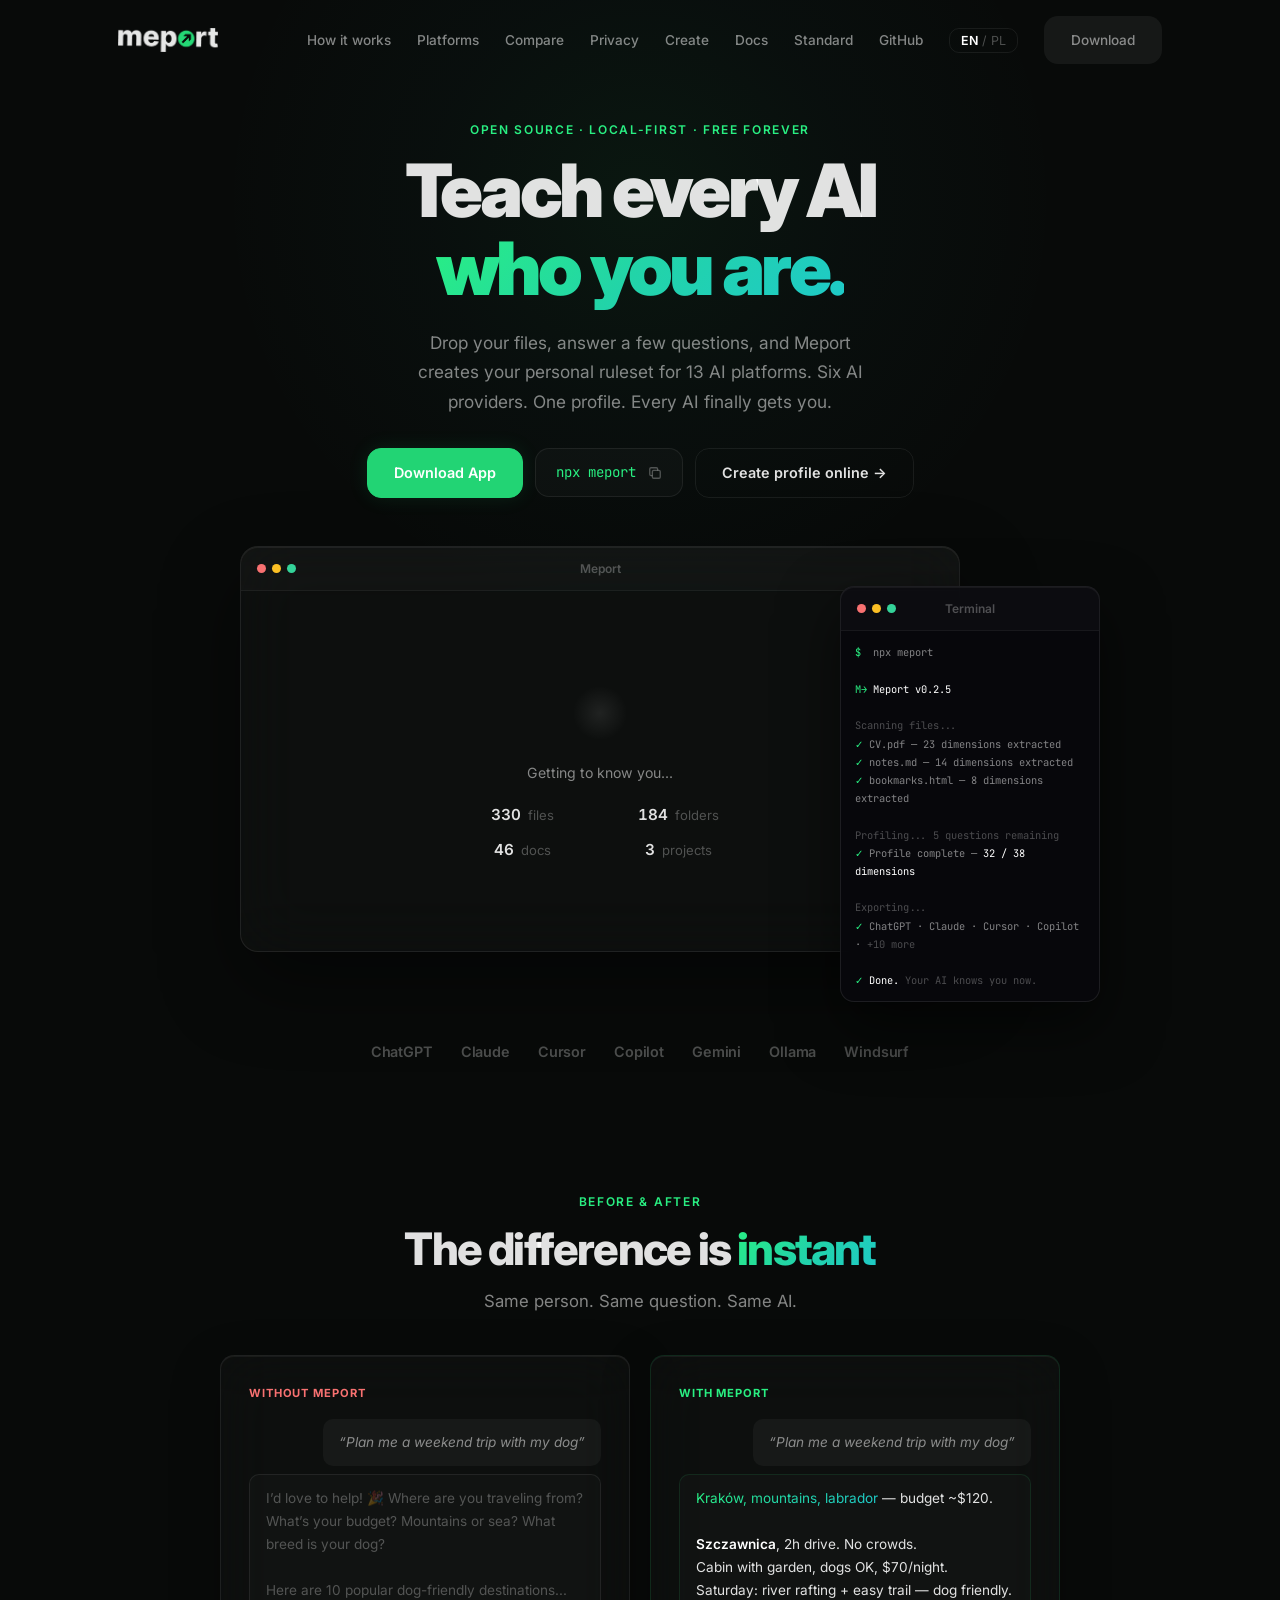
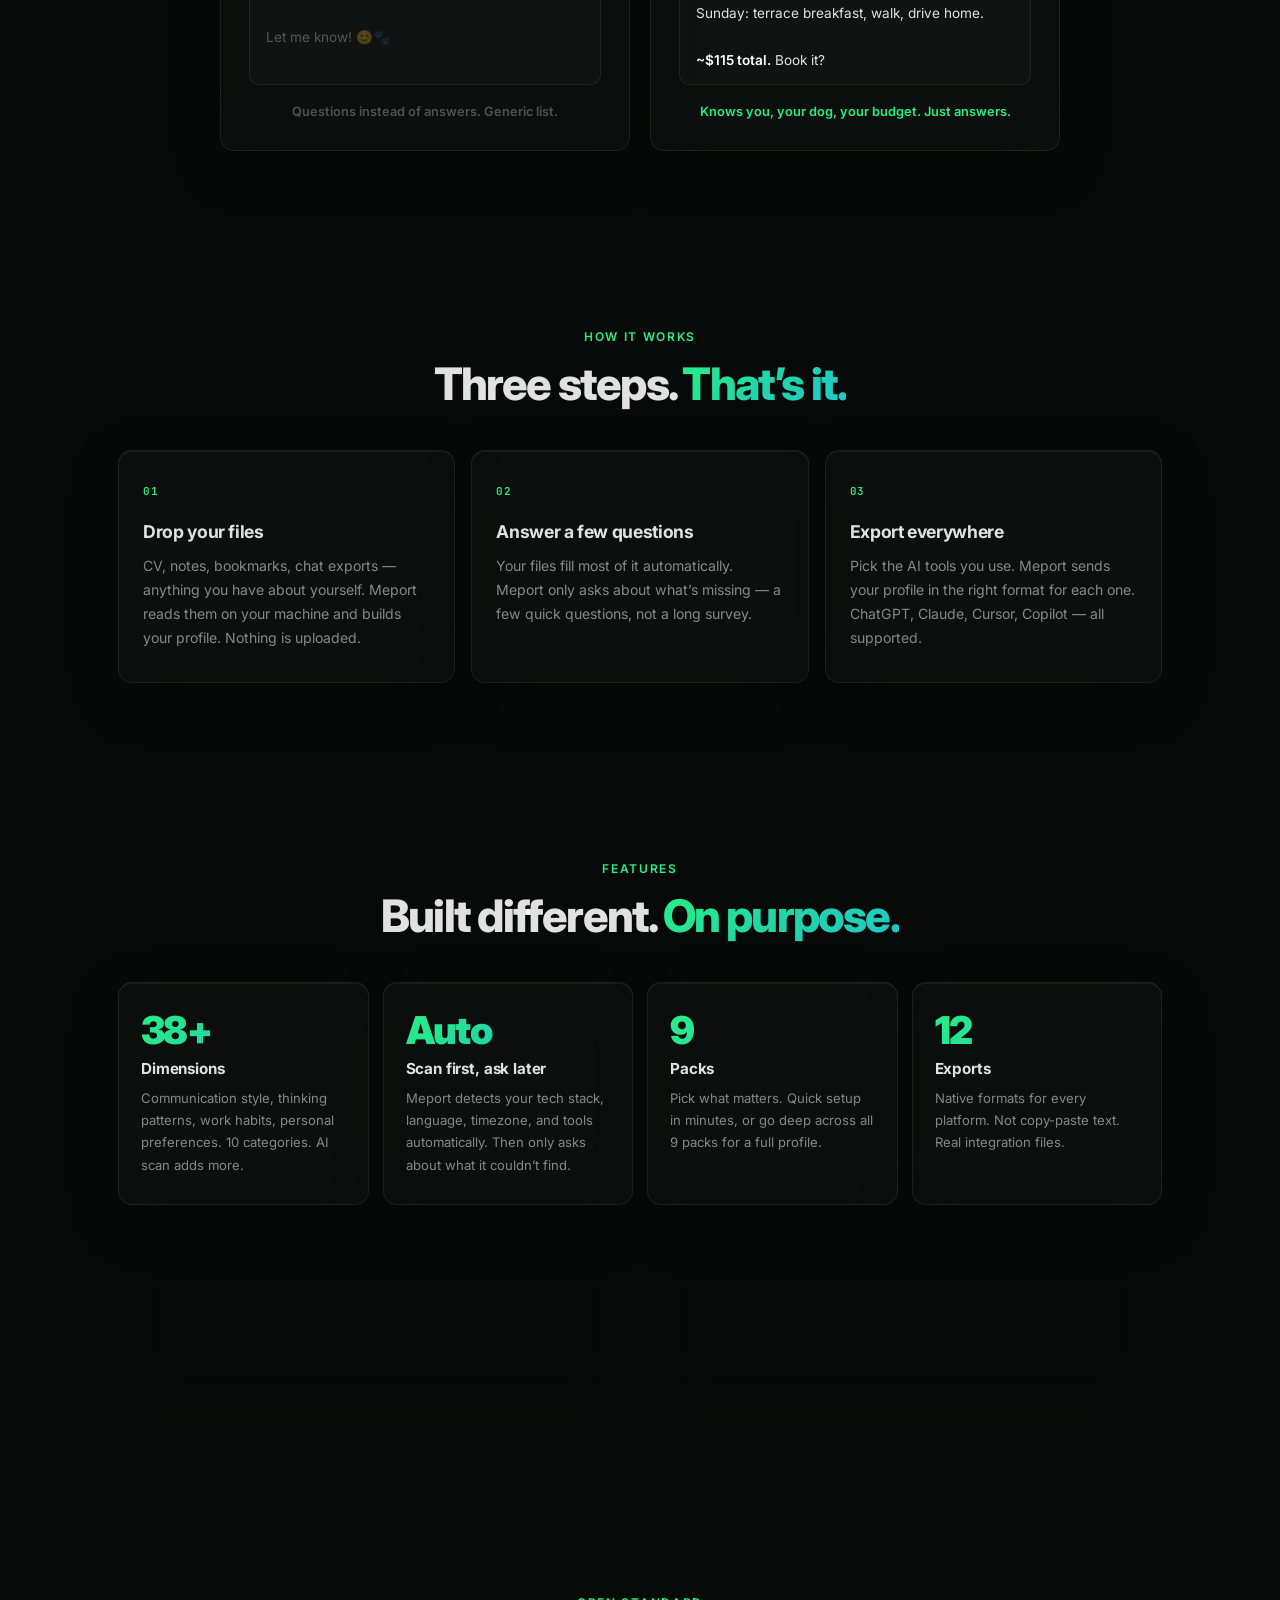
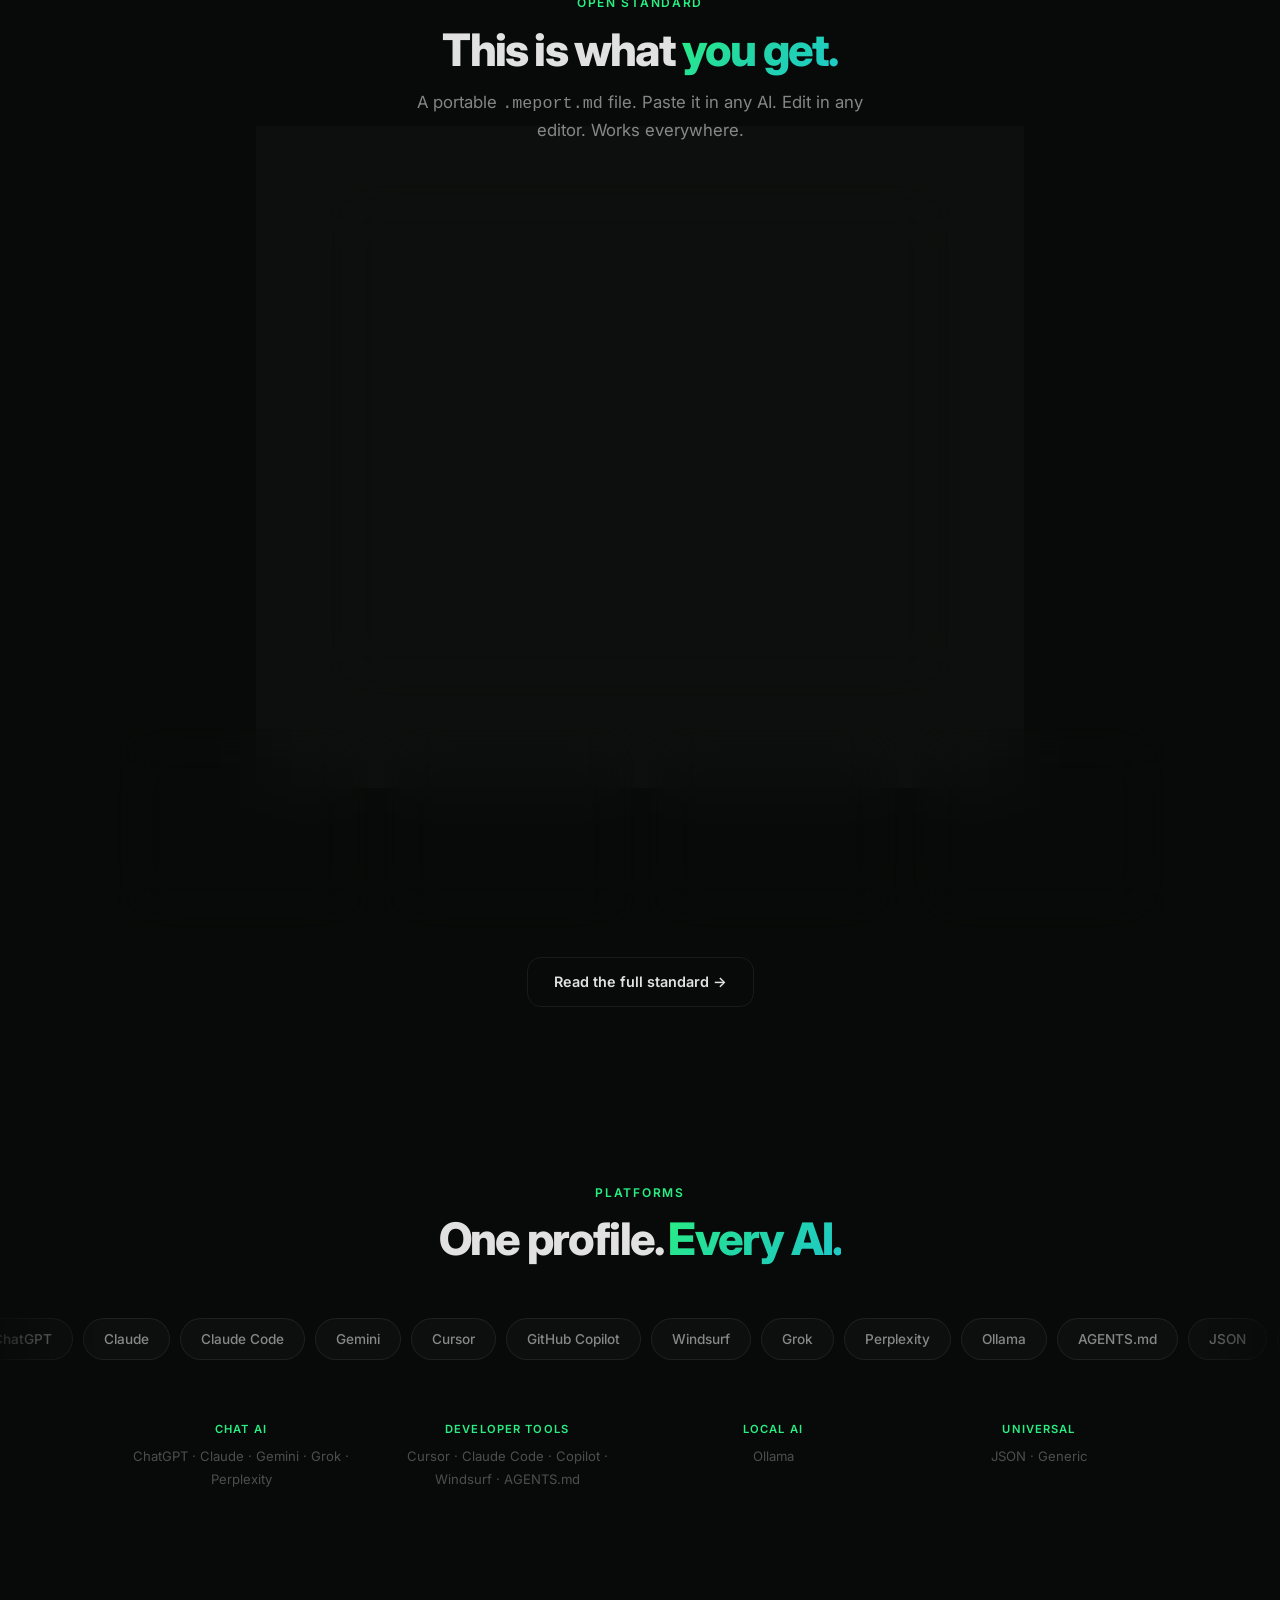
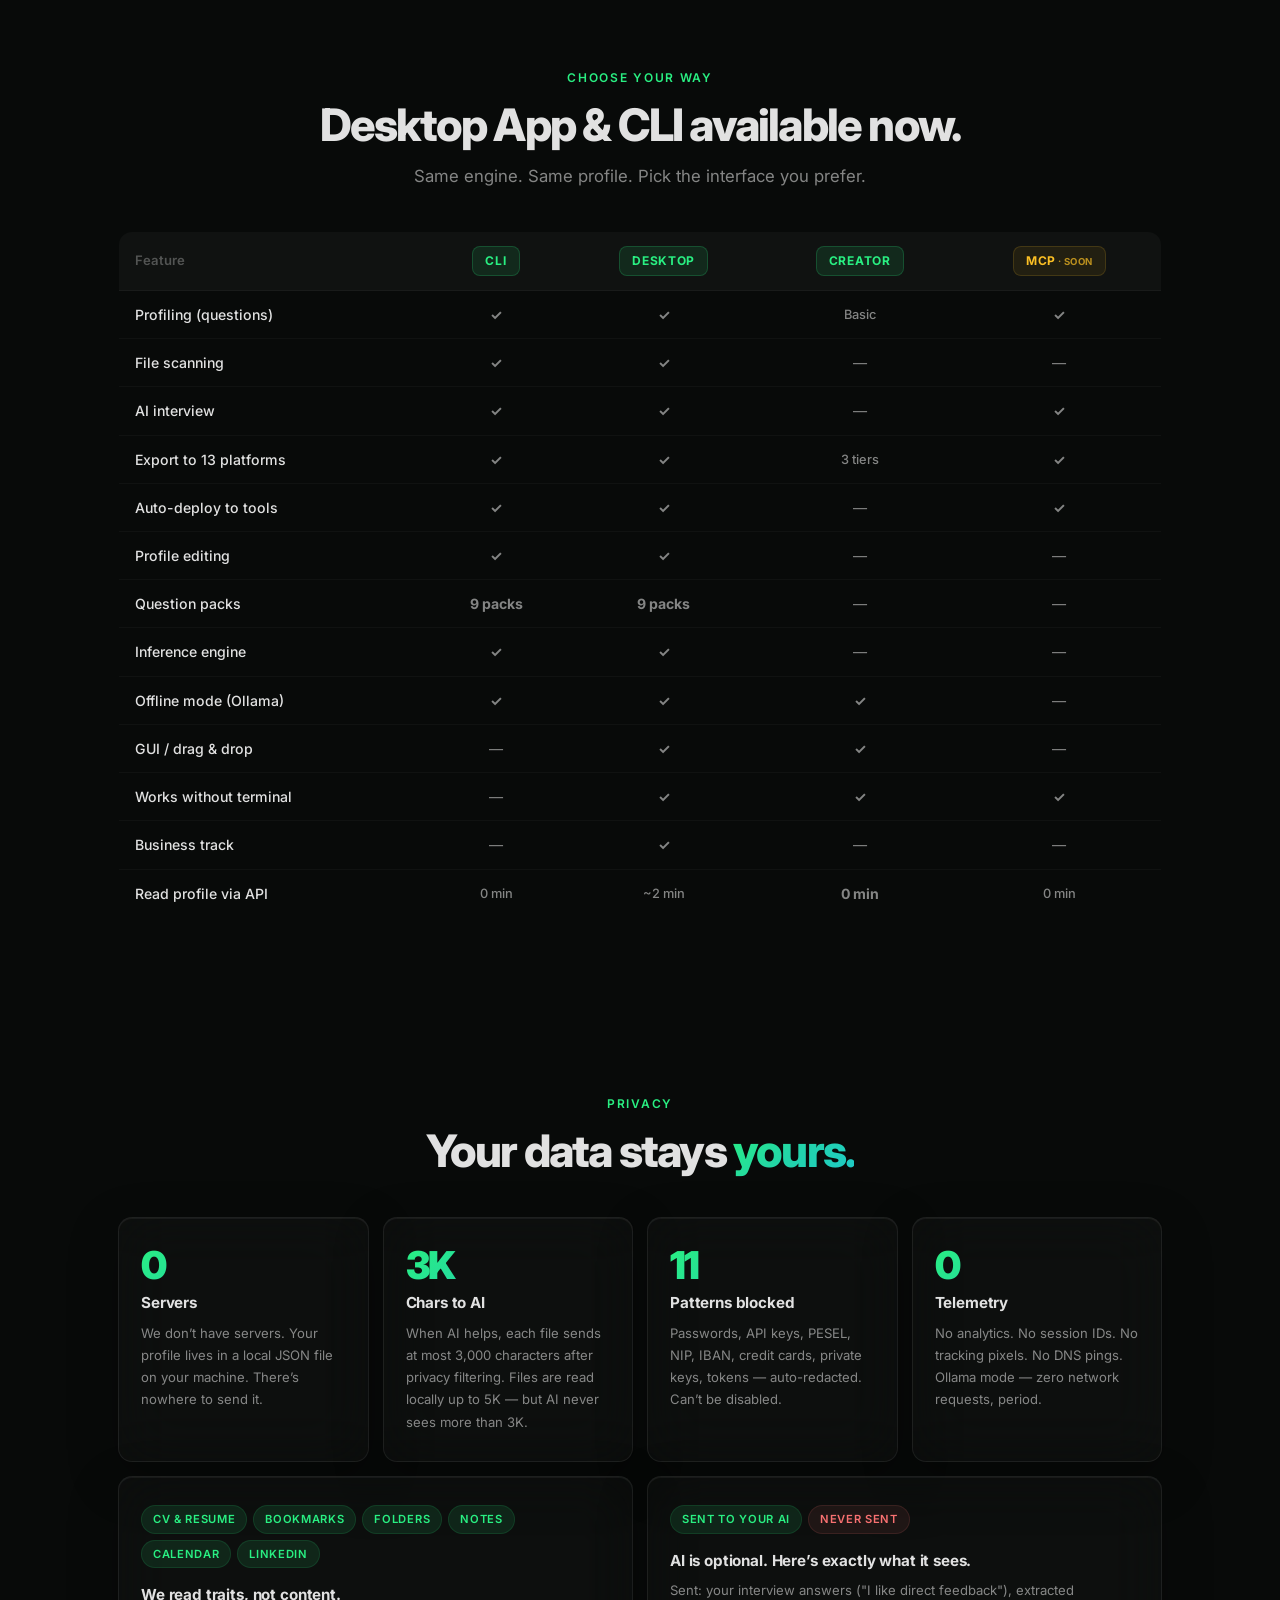
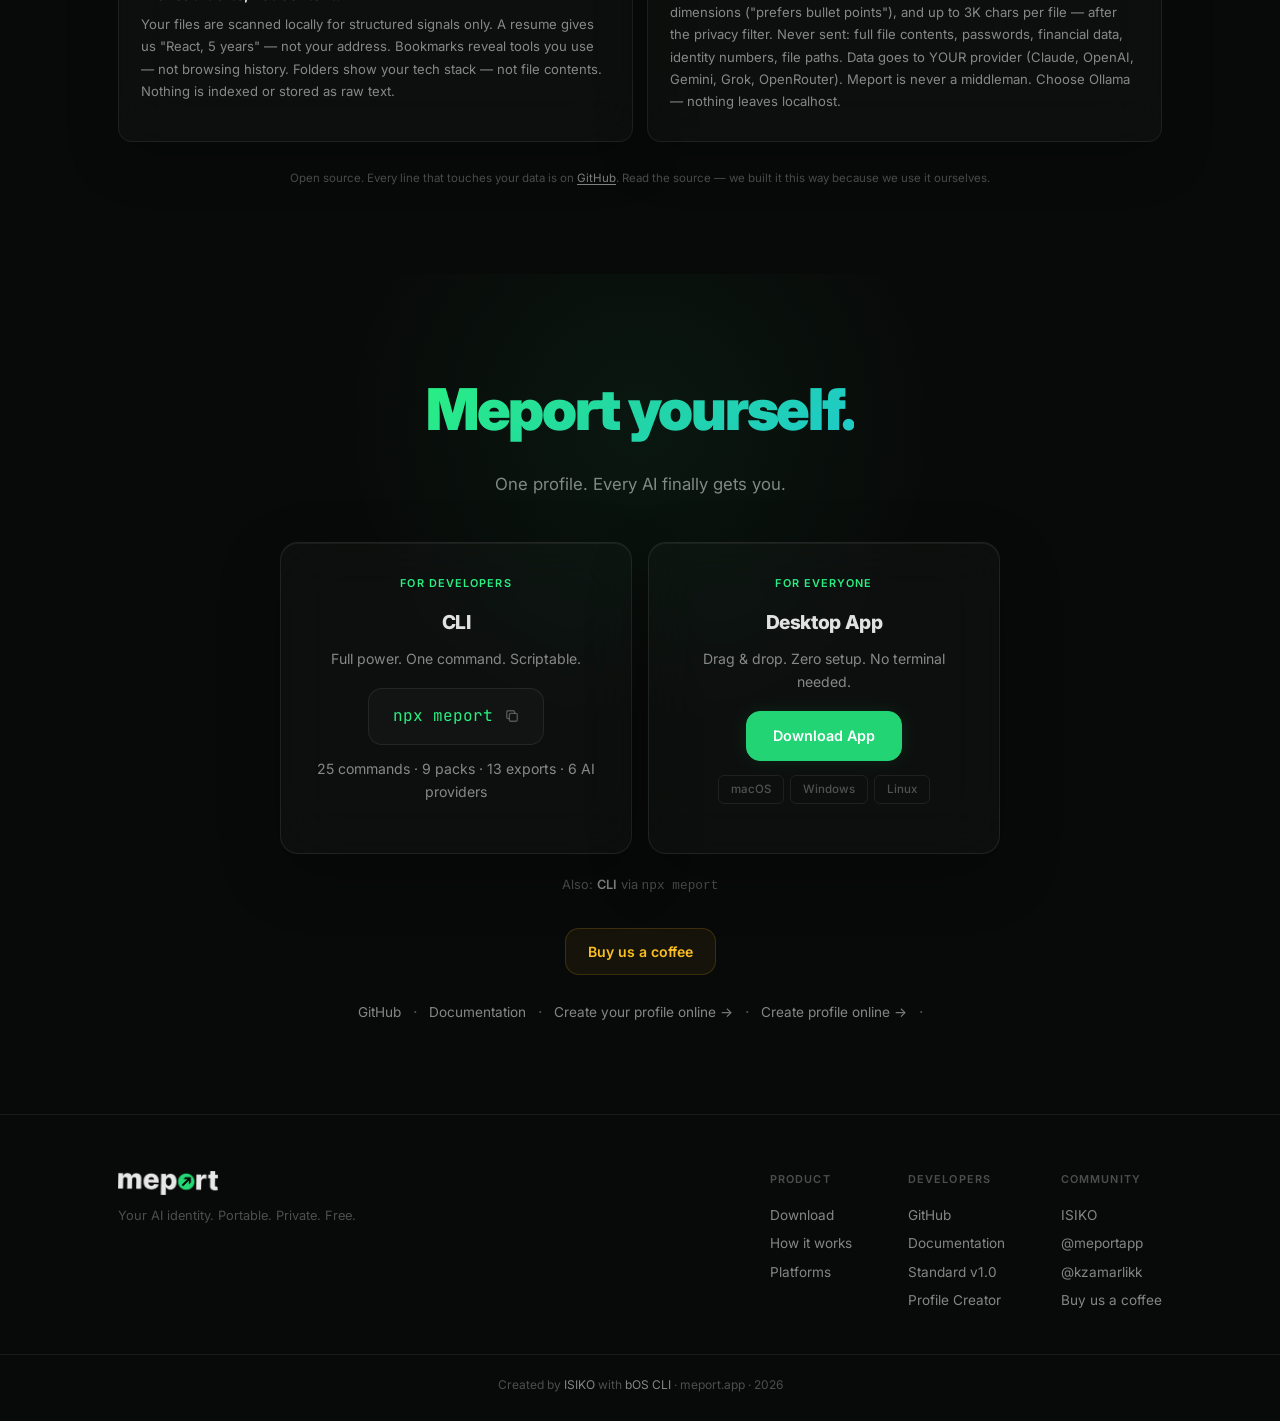
==== commit 4d9a9589: "SEO: add 404/privacy/terms pages, fix H1 hierarchy in docs, update sitemap" ====
--- a/index.html
+++ b/index.html
@@ -4,7 +4,7 @@
   <meta charset="UTF-8">
   <meta name="viewport" content="width=device-width, initial-scale=1.0">
   <title>Meport — Teach every AI who you are.</title>
-  <meta name="description" content="Meport creates your AI personality profile and exports to 13 platforms. Open standard (.meport.md). ChatGPT, Claude, Cursor, Grok, Ollama. Local-first, open source, free.">
+  <meta name="description" content="Meport creates your AI personality profile and exports to 15 platforms. Open standard (.meport.md). ChatGPT, Claude, Cursor, Grok, Ollama. Local-first, open source, free.">
   <meta name="author" content="Karol Zamarlik">
   <meta name="robots" content="index, follow">
   <link rel="canonical" href="https://meport.app/">
@@ -13,7 +13,7 @@
   <meta property="og:type" content="website">
   <meta property="og:url" content="https://meport.app/">
   <meta property="og:title" content="Meport — Teach every AI who you are.">
-  <meta property="og:description" content="One profile. Every AI. Drop your files, answer a few questions, export to 13 platforms. 6 AI providers. Free, local, open source.">
+  <meta property="og:description" content="One profile. Every AI. Drop your files, answer a few questions, export to 15 platforms. 6 AI providers. Free, local, open source.">
   <meta property="og:image" content="https://meport.app/og-image.png">
   <meta property="og:image:width" content="1200">
   <meta property="og:image:height" content="630">
@@ -87,7 +87,7 @@
           <code>npx meport</code>
           <svg width="14" height="14" viewBox="0 0 16 16" fill="none"><rect x="5" y="5" width="9" height="9" rx="1.5" stroke="currentColor" stroke-width="1.5"/><path d="M11 5V3.5A1.5 1.5 0 009.5 2h-6A1.5 1.5 0 002 3.5v6A1.5 1.5 0 003.5 11H5" stroke="currentColor" stroke-width="1.5"/></svg>
         </div>
-        <a href="/app/" class="btn btn-outline">Try Web App &rarr;</a>
+        <a href="create.html" class="btn btn-outline">Create profile online &rarr;</a>
       </div>
     </div>
 
@@ -338,26 +338,24 @@
               <th data-i18n="compare.feature">Feature</th>
               <th><span class="ct-badge ct-ready">CLI</span></th>
               <th><span class="ct-badge ct-ready">Desktop</span></th>
-              <th><a href="/app/" class="ct-badge ct-ready">Web App</a></th>
+              <th><a href="create.html" class="ct-badge ct-ready">Creator</a></th>
               <th><span class="ct-badge ct-soon">MCP<small class="ct-soon-label"> · Soon</small></span></th>
             </tr>
           </thead>
           <tbody>
-            <tr><td data-i18n="compare.r1">Profiling (questions)</td><td class="ct-yes">✓</td><td class="ct-yes">✓</td><td class="ct-yes">✓</td><td class="ct-yes">✓</td></tr>
-            <tr><td data-i18n="compare.r2">File scanning</td><td class="ct-yes">✓</td><td class="ct-yes">✓</td><td class="ct-limit" data-i18n="compare.limited">Limited</td><td class="ct-no">—</td></tr>
-            <tr><td data-i18n="compare.r3">AI interview</td><td class="ct-yes">✓</td><td class="ct-yes">✓</td><td class="ct-yes">✓</td><td class="ct-yes">✓</td></tr>
-            <tr><td data-i18n="compare.r4">Export to 13 platforms</td><td class="ct-yes">✓</td><td class="ct-yes">✓</td><td class="ct-yes">✓</td><td class="ct-yes">✓</td></tr>
+            <tr><td data-i18n="compare.r1">Profiling (questions)</td><td class="ct-yes">✓</td><td class="ct-yes">✓</td><td class="ct-limit">Basic</td><td class="ct-yes">✓</td></tr>
+            <tr><td data-i18n="compare.r2">File scanning</td><td class="ct-yes">✓</td><td class="ct-yes">✓</td><td class="ct-no">—</td><td class="ct-no">—</td></tr>
+            <tr><td data-i18n="compare.r3">AI interview</td><td class="ct-yes">✓</td><td class="ct-yes">✓</td><td class="ct-no">—</td><td class="ct-yes">✓</td></tr>
+            <tr><td data-i18n="compare.r4">Export to 15 platforms</td><td class="ct-yes">✓</td><td class="ct-yes">✓</td><td class="ct-limit">3 tiers</td><td class="ct-yes">✓</td></tr>
             <tr><td data-i18n="compare.r5">Auto-deploy to tools</td><td class="ct-yes">✓</td><td class="ct-yes">✓</td><td class="ct-no">—</td><td class="ct-yes">✓</td></tr>
-            <tr><td data-i18n="compare.r6">Profile editing</td><td class="ct-yes">✓</td><td class="ct-yes">✓</td><td class="ct-yes">✓</td><td class="ct-no">—</td></tr>
-            <tr><td data-i18n="compare.r7">Question packs</td><td class="ct-yes">9 packs</td><td class="ct-yes">9 packs</td><td class="ct-yes">9 packs</td><td class="ct-no">—</td></tr>
-            <tr><td data-i18n="compare.r8">Inference engine</td><td class="ct-yes">✓</td><td class="ct-yes">✓</td><td class="ct-yes">✓</td><td class="ct-no">—</td></tr>
-            <tr><td data-i18n="compare.r9">Offline mode (Ollama)</td><td class="ct-yes">✓</td><td class="ct-yes">✓</td><td class="ct-no">—</td><td class="ct-no">—</td></tr>
-            <tr><td data-i18n="compare.r10">GUI / drag & drop</td><td class="ct-no">—</td><td class="ct-yes">✓</td><td class="ct-yes">✓</td><td class="ct-no">—</td></tr>
+            <tr><td data-i18n="compare.r6">Profile editing</td><td class="ct-yes">✓</td><td class="ct-yes">✓</td><td class="ct-no">—</td><td class="ct-no">—</td></tr>
+            <tr><td data-i18n="compare.r7">Question packs</td><td class="ct-yes">9 packs</td><td class="ct-yes">9 packs</td><td class="ct-no">—</td><td class="ct-no">—</td></tr>
+            <tr><td data-i18n="compare.r8">Inference engine</td><td class="ct-yes">✓</td><td class="ct-yes">✓</td><td class="ct-no">—</td><td class="ct-no">—</td></tr>
+            <tr><td data-i18n="compare.r9">Offline mode (Ollama)</td><td class="ct-yes">✓</td><td class="ct-yes">✓</td><td class="ct-yes">✓</td><td class="ct-no">—</td></tr>
+            <tr><td data-i18n="compare.r10">GUI / click options</td><td class="ct-no">—</td><td class="ct-yes">✓</td><td class="ct-yes">✓</td><td class="ct-no">—</td></tr>
             <tr><td data-i18n="compare.r11">Works without terminal</td><td class="ct-no">—</td><td class="ct-yes">✓</td><td class="ct-yes">✓</td><td class="ct-yes">✓</td></tr>
-            <tr><td data-i18n="compare.r12">Business track</td><td class="ct-soon-t">Soon</td><td class="ct-soon-t">Soon</td><td class="ct-soon-t">Soon</td><td class="ct-no">—</td></tr>
-            <tr><td data-i18n="compare.r13">Read profile via API</td><td class="ct-no">—</td><td class="ct-no">—</td><td class="ct-no">—</td><td class="ct-yes">✓</td></tr>
-            <tr><td data-i18n="compare.r14">Serve profile to AI tools</td><td class="ct-no">—</td><td class="ct-no">—</td><td class="ct-no">—</td><td class="ct-yes">✓</td></tr>
-            <tr><td data-i18n="compare.r15">Live profile updates</td><td class="ct-no">—</td><td class="ct-no">—</td><td class="ct-no">—</td><td class="ct-yes">✓</td></tr>
+            <tr><td data-i18n="compare.r12">Needs download</td><td class="ct-no">—</td><td class="ct-yes">✓</td><td class="ct-no">—</td><td class="ct-no">—</td></tr>
+            <tr><td data-i18n="compare.r13">Setup time</td><td class="ct-limit">0 min</td><td class="ct-limit">~2 min</td><td class="ct-yes">0 min</td><td class="ct-limit">0 min</td></tr>
           </tbody>
         </table>
       </div>
@@ -460,7 +458,7 @@
         <span>&middot;</span>
         <a href="create.html">Create your profile online &rarr;</a>
         <span>&middot;</span>
-        <a href="/app/">Try the Web App &rarr;</a>
+        <a href="create.html">Create profile online &rarr;</a>
         <span>&middot;</span>
       </div>
     </div>
@@ -475,11 +473,11 @@
       </div>
       <div class="footer-cols">
         <div><h4 data-i18n="footer.product">Product</h4><a href="#download" data-i18n="nav.download">Download</a><a href="#how" data-i18n="nav.how">How it works</a><a href="#platforms" data-i18n="nav.platforms">Platforms</a></div>
-        <div><h4 data-i18n="footer.developers">Developers</h4><a href="https://github.com/zmrlk/meport" target="_blank" rel="noopener">GitHub</a><a href="docs.html" data-i18n="dl.docs">Documentation</a><a href="docs.html#std-overview">Standard v1.0</a><a href="app/">Web App</a></div>
+        <div><h4 data-i18n="footer.developers">Developers</h4><a href="https://github.com/zmrlk/meport" target="_blank" rel="noopener">GitHub</a><a href="docs.html" data-i18n="dl.docs">Documentation</a><a href="docs.html#std-overview">Standard v1.0</a><a href="create.html">Profile Creator</a></div>
         <div><h4 data-i18n="footer.community">Community</h4><a href="https://isiko.pl" target="_blank" rel="noopener">ISIKO</a><a href="https://x.com/meportapp" target="_blank" rel="noopener">@meportapp</a><a href="https://x.com/kzamarlikk" target="_blank" rel="noopener">@kzamarlikk</a><a href="https://buycoffee.to/zmrlk" target="_blank" data-i18n="footer.coffee">Buy us a coffee</a></div>
       </div>
     </div>
-    <div class="footer-bottom"><p data-i18n-html="footer.bottom">Created by <a href="https://isiko.pl" target="_blank" rel="noopener">ISIKO</a> with <a href="https://github.com/zmrlk/bOS" target="_blank" rel="noopener">bOS CLI</a> &middot; meport.app &middot; 2026</p></div>
+    <div class="footer-bottom"><p data-i18n-html="footer.bottom">Created by <a href="https://isiko.pl" target="_blank" rel="noopener">ISIKO</a> with <a href="https://github.com/zmrlk/bOS" target="_blank" rel="noopener">bOS CLI</a> &middot; <a href="privacy.html">Privacy</a> &middot; <a href="terms.html">Terms</a> &middot; 2026</p></div>
   </footer>
 
   <script src="app.js"></script>
@@ -489,7 +487,7 @@
     "@type": "SoftwareApplication",
     "name": "Meport",
     "url": "https://meport.app",
-    "description": "Open-source tool that creates AI personality profiles from your files and exports them to 13 platforms including ChatGPT, Claude, Cursor, Copilot, and Ollama. 6 AI providers. Local-first, free forever.",
+    "description": "Open-source tool that creates AI personality profiles from your files and exports them to 15 platforms including ChatGPT, Claude, Cursor, Copilot, and Ollama. 6 AI providers. Local-first, free forever.",
     "applicationCategory": "DeveloperApplication",
     "operatingSystem": "macOS, Windows, Linux",
     "offers": {
@@ -506,10 +504,10 @@
     "license": "https://opensource.org/licenses/MIT",
     "isAccessibleForFree": true,
     "downloadUrl": "https://www.npmjs.com/package/meport",
-    "softwareVersion": "0.2.5",
+    "softwareVersion": "0.2.7",
     "featureList": [
       "AI personality profiling from files",
-      "Export to 13 platforms in native formats",
+      "Export to 15 platforms in native formats",
       "100% local processing — zero servers",
       "6 AI providers: Claude, OpenAI, Gemini, Grok, OpenRouter, Ollama",
       "CLI: npx meport",
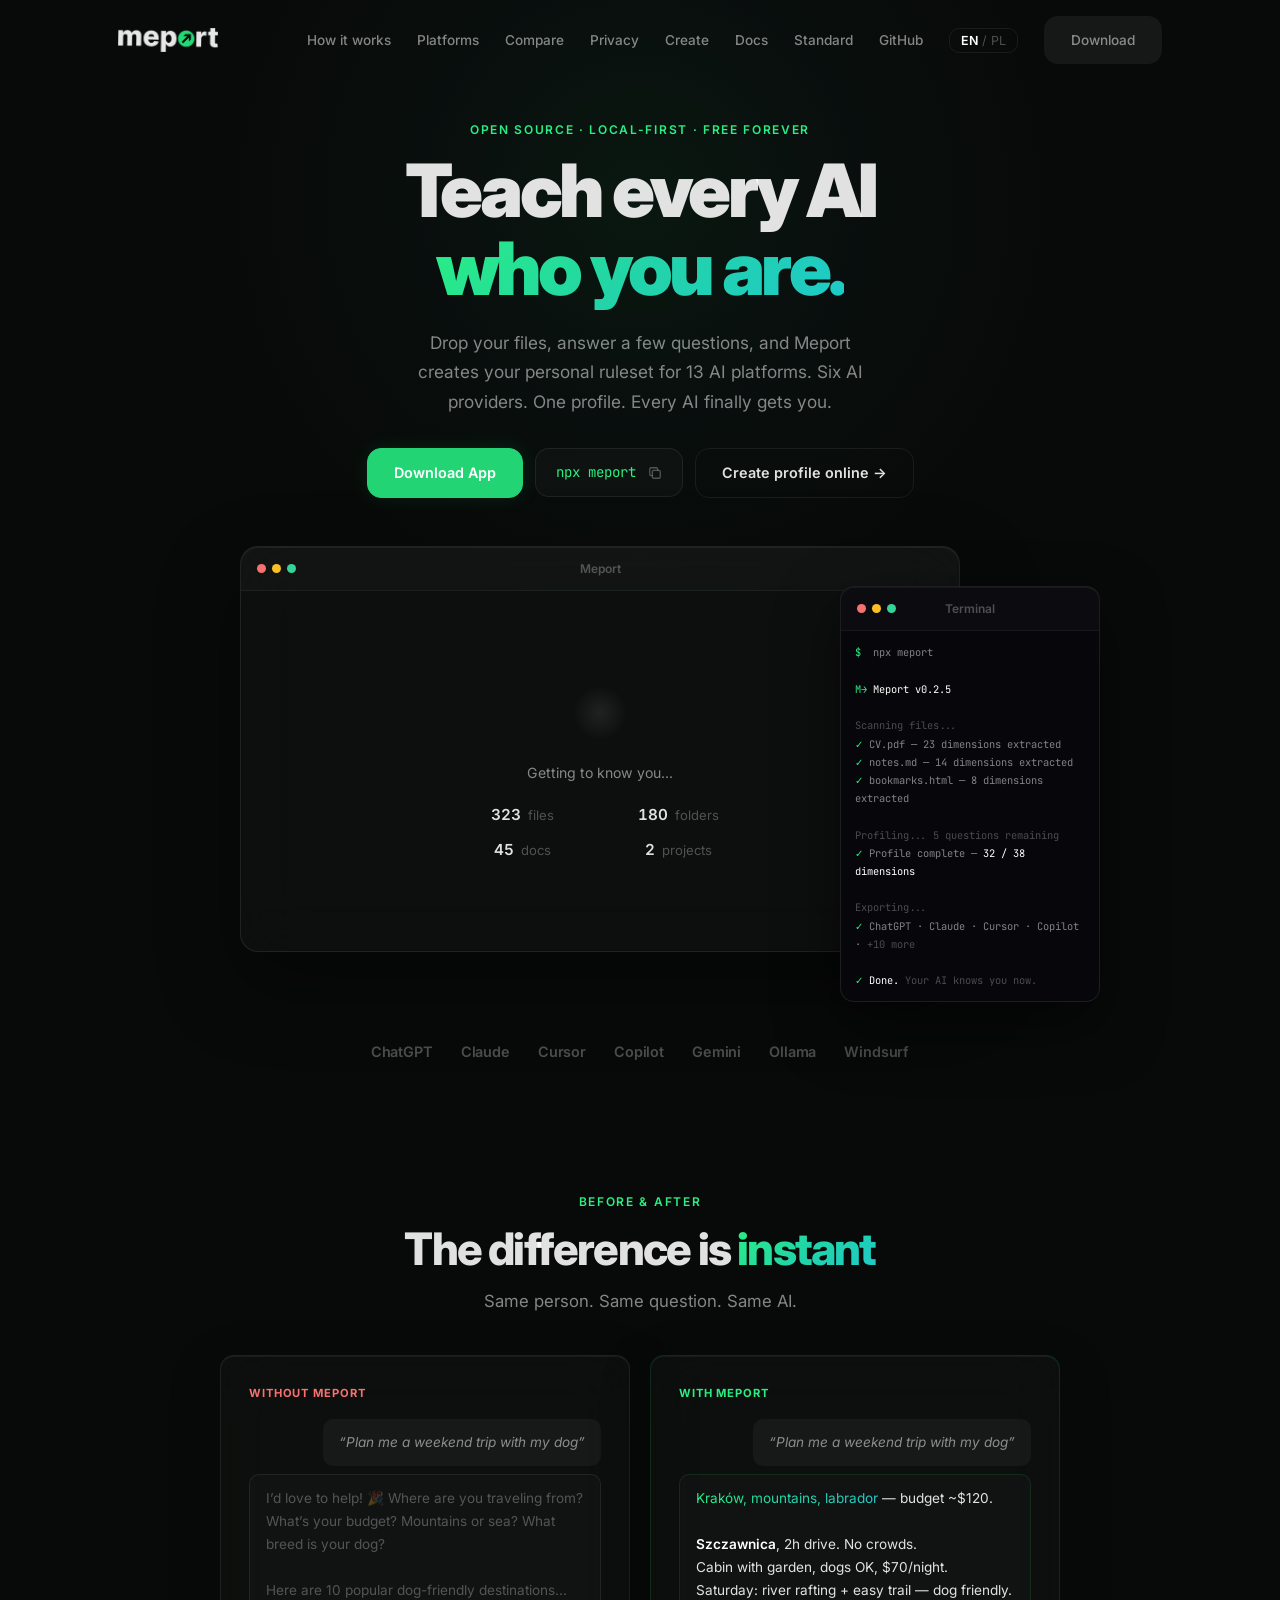
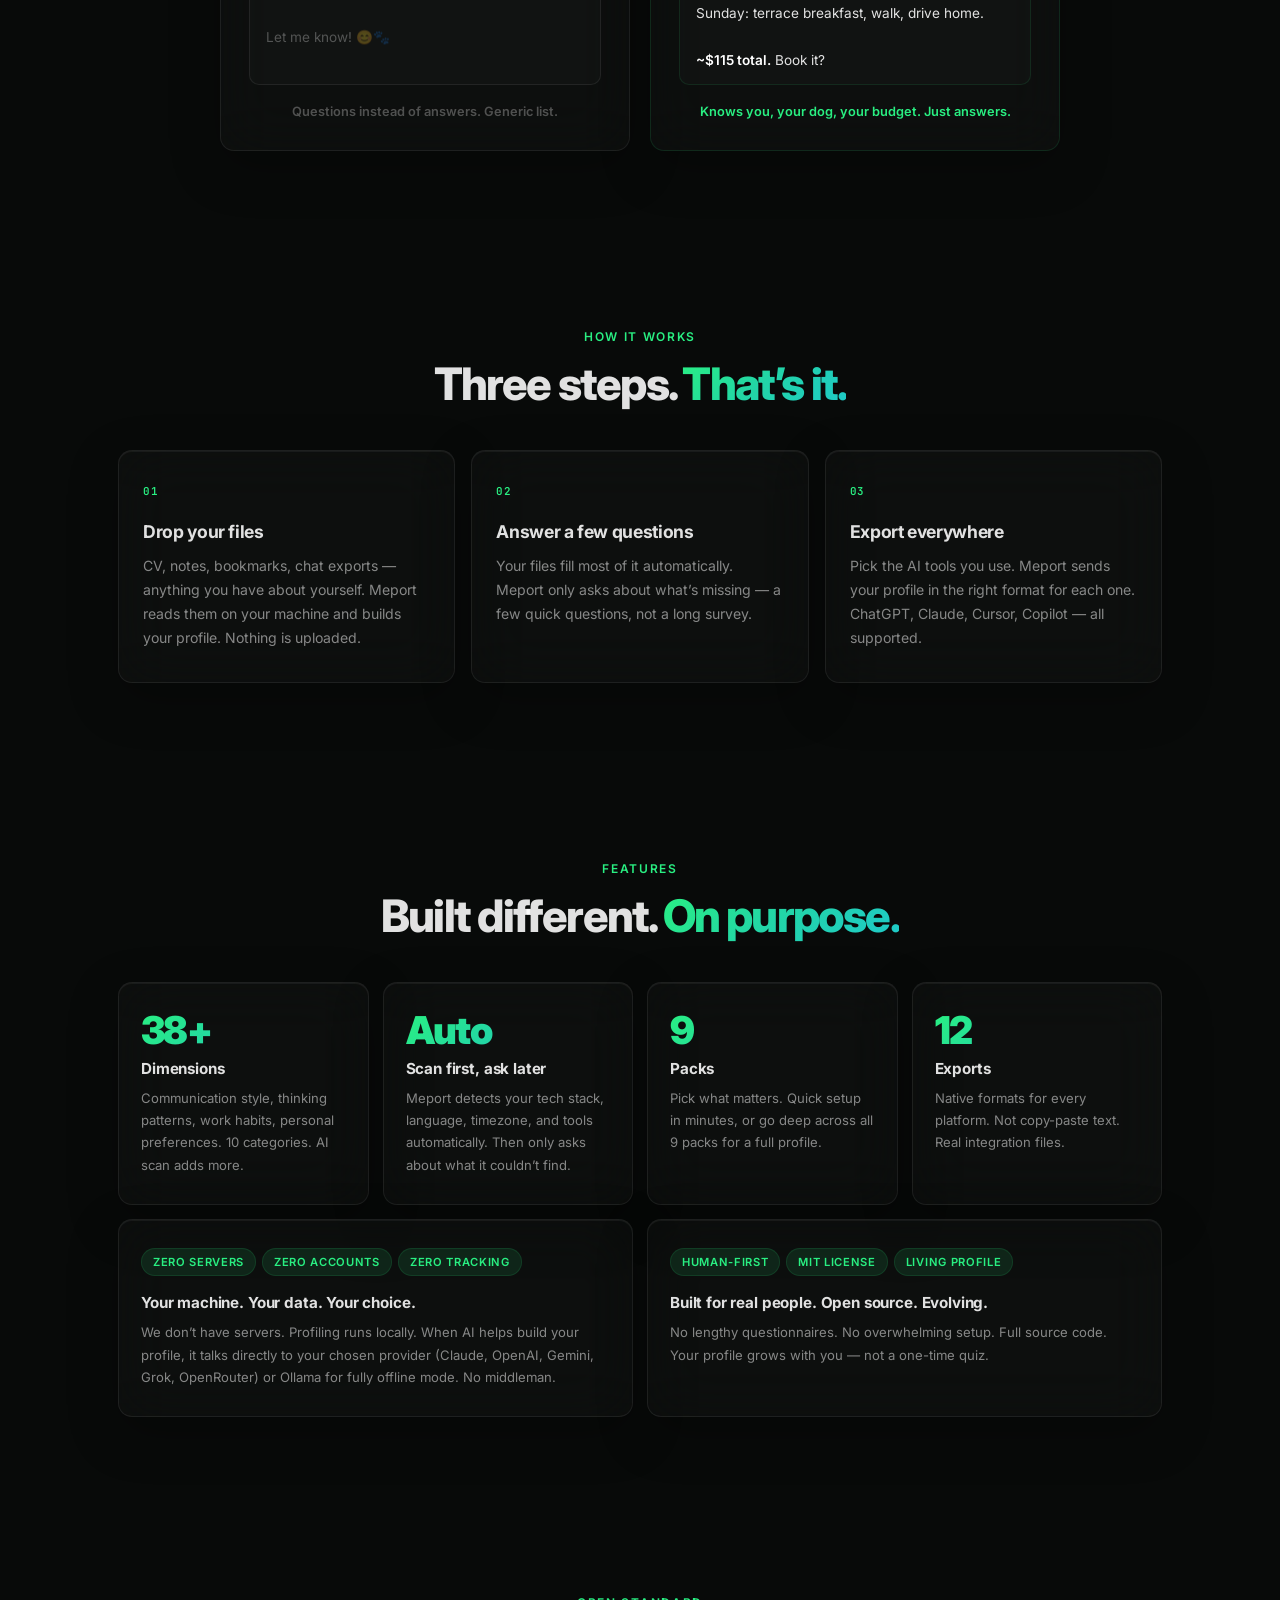
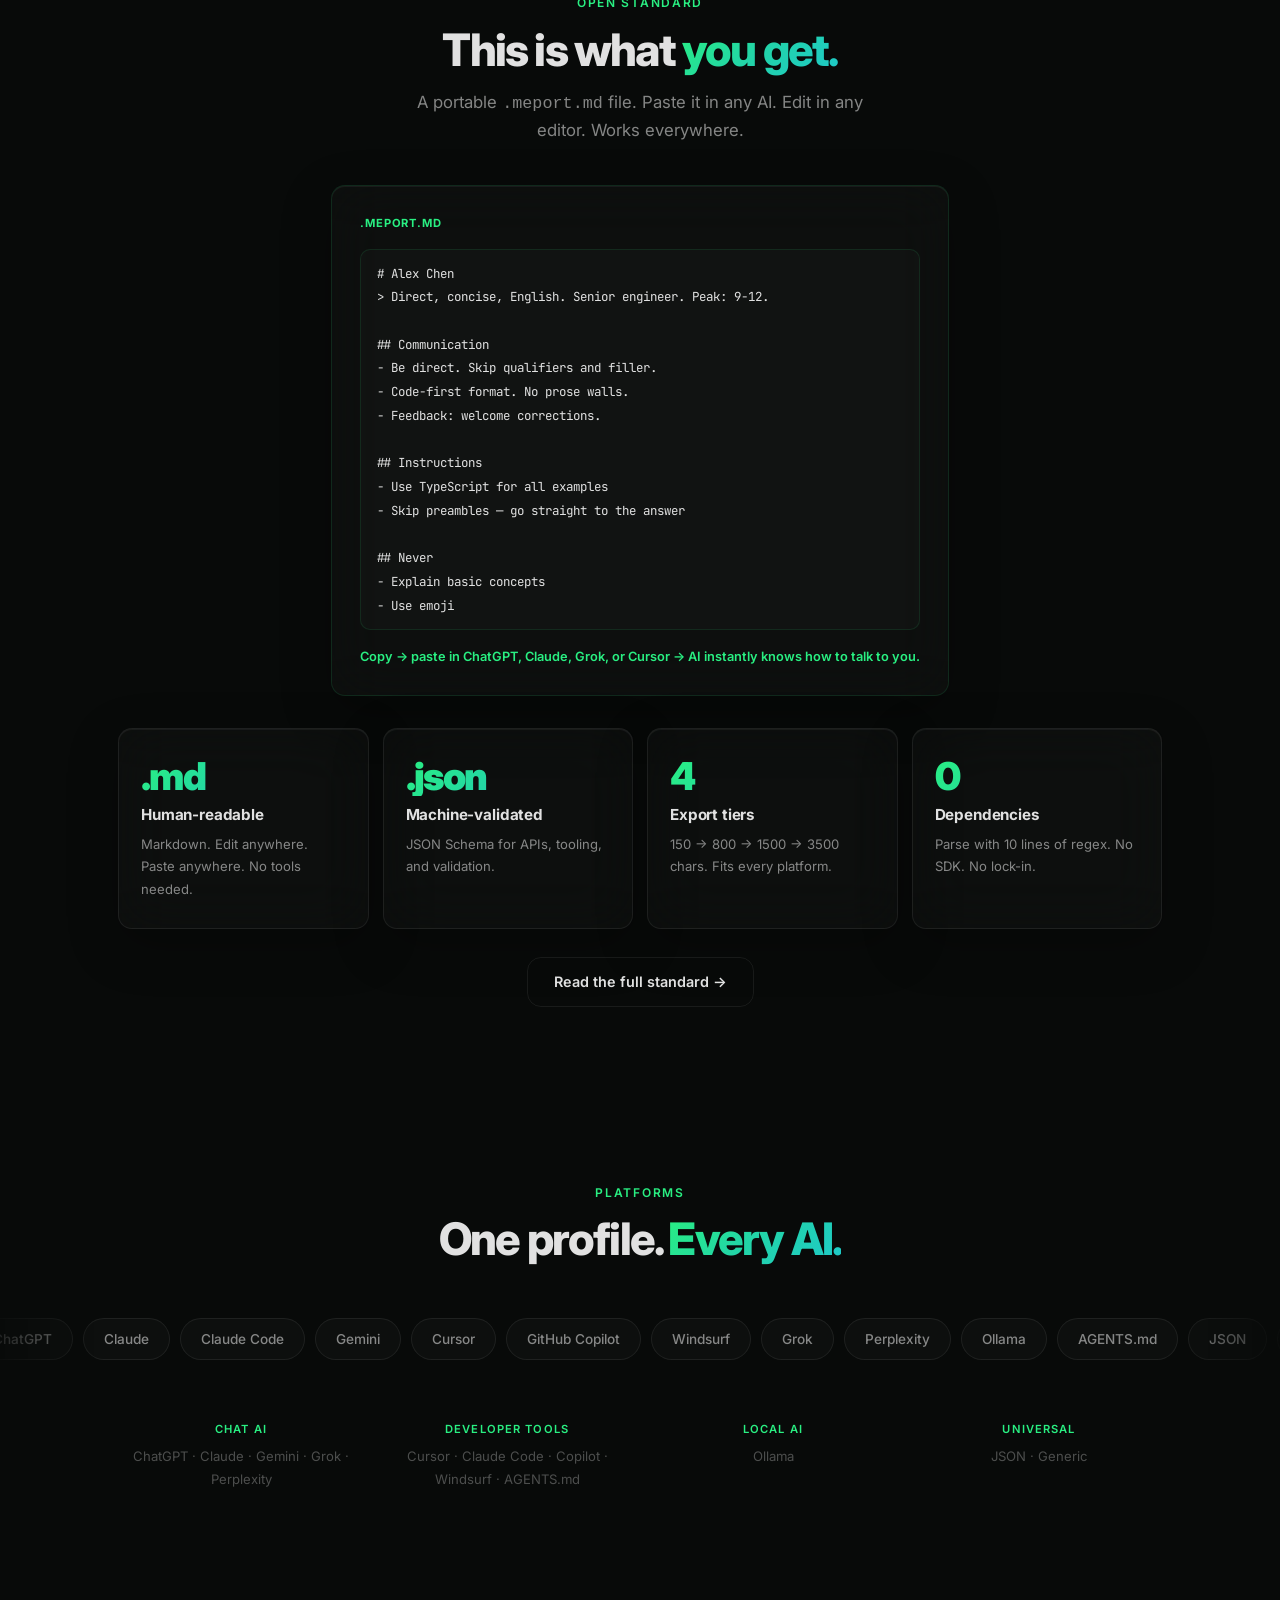
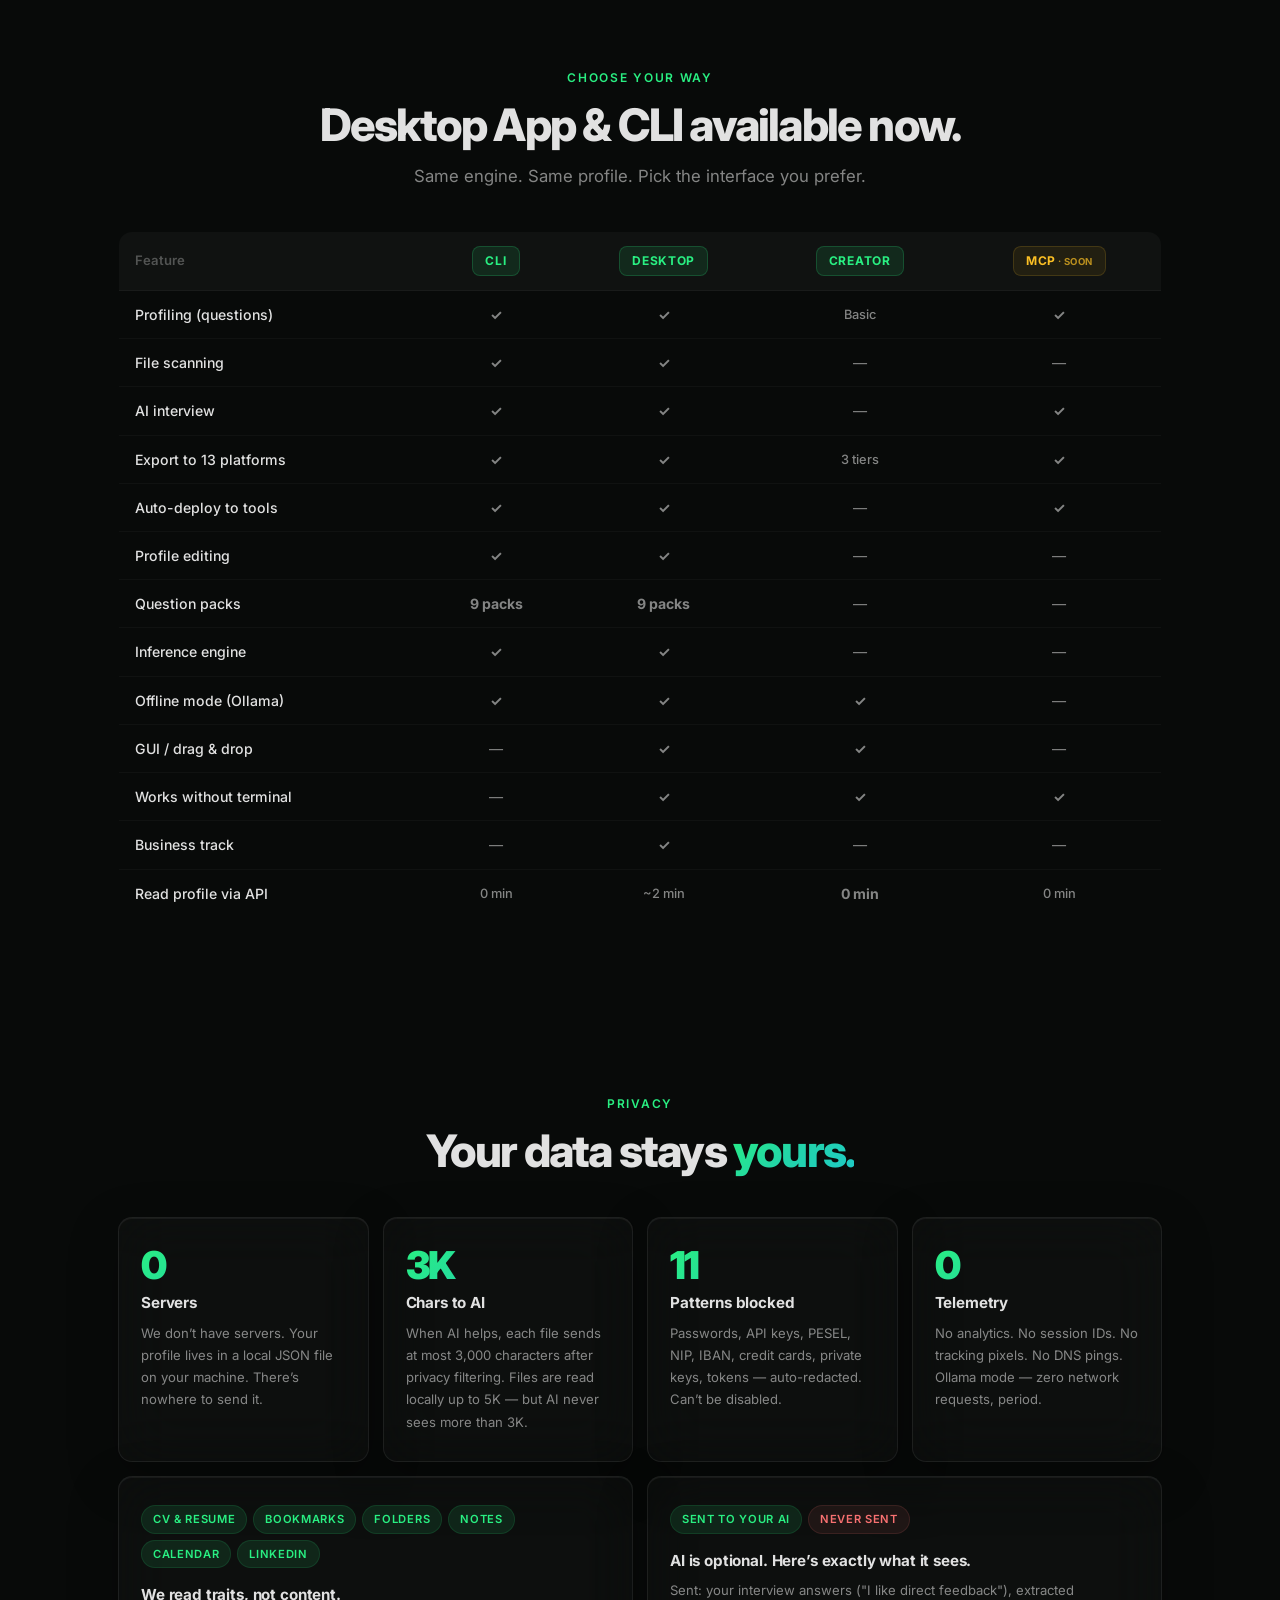
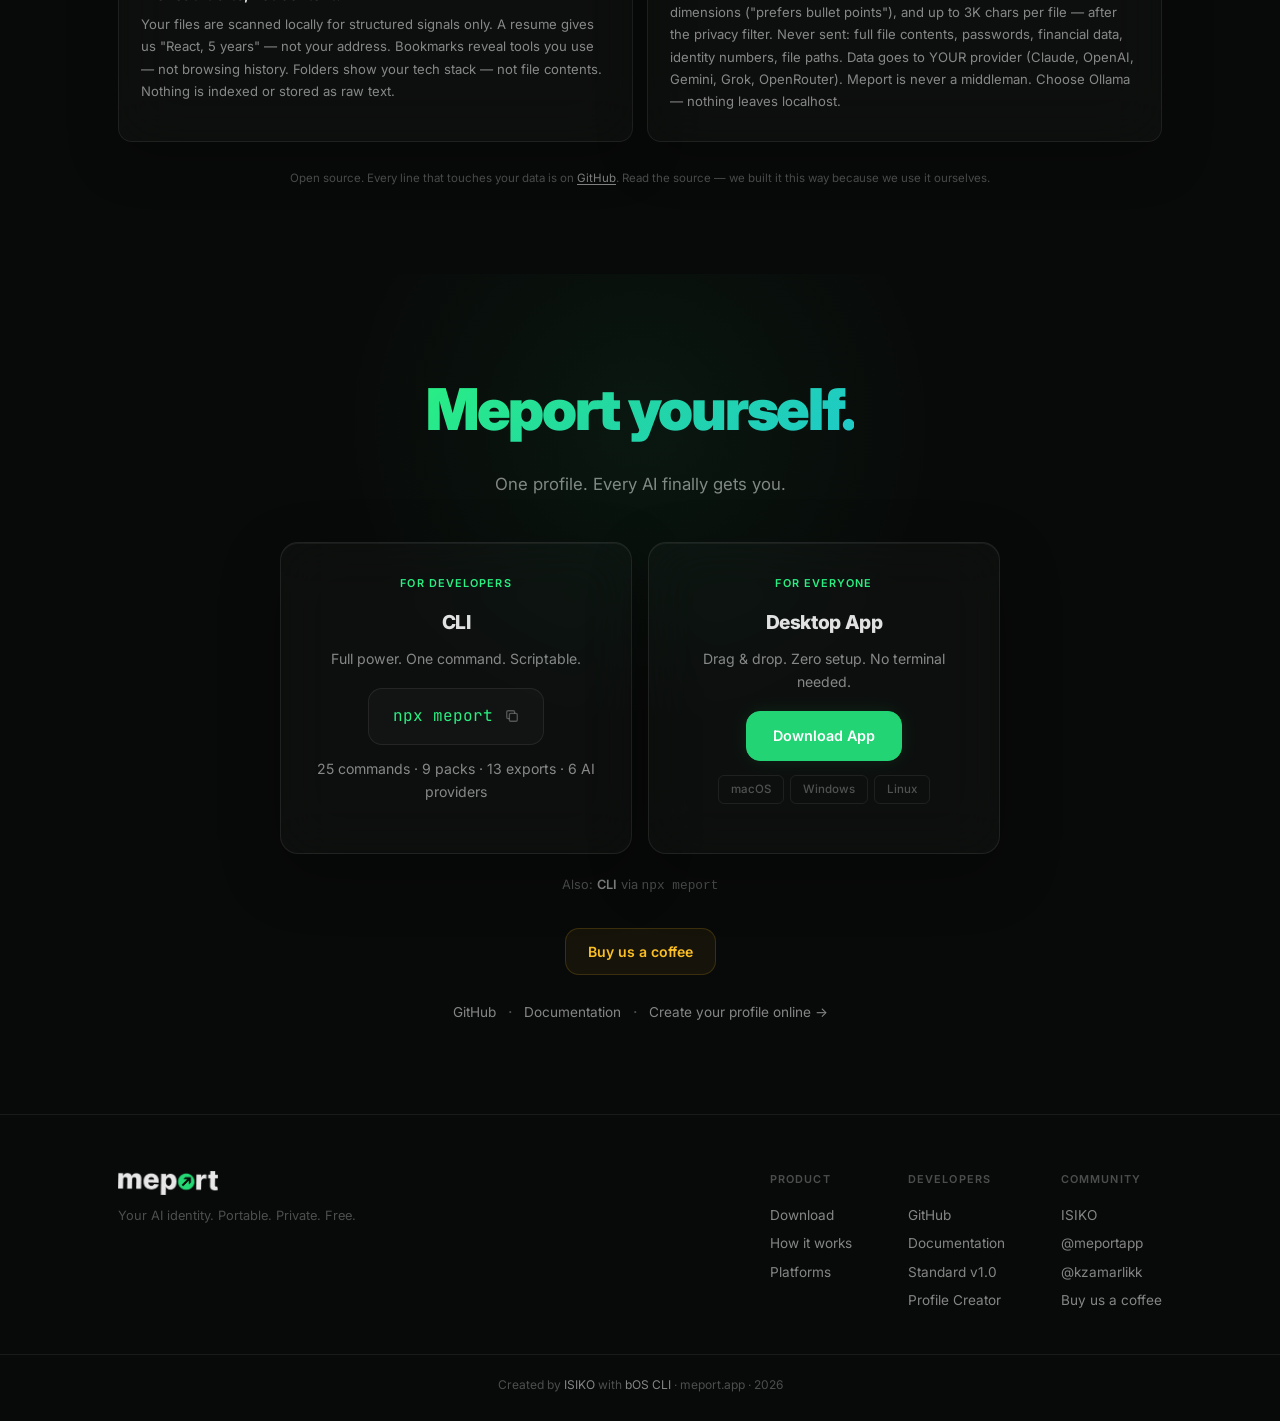
==== commit 2641bb8d: "SEO: fix Twitter card (add .nojekyll), add twitter:site/creator tags, update sitemap - Add .nojekyll" ====
--- a/index.html
+++ b/index.html
@@ -22,9 +22,14 @@
 
   <!-- Twitter -->
   <meta name="twitter:card" content="summary_large_image">
+  <meta name="twitter:site" content="@meportapp">
+  <meta name="twitter:creator" content="@kzamarlikk">
   <meta name="twitter:title" content="Meport — Teach every AI who you are.">
   <meta name="twitter:description" content="One profile. Every AI. Export to ChatGPT, Claude, Cursor, Copilot, Ollama &amp; 9 more platforms. 6 AI providers. Free &amp; open source.">
   <meta name="twitter:image" content="https://meport.app/og-image.png">
+
+  <!-- Alternate locale -->
+  <meta property="og:locale:alternate" content="pl_PL">
 
   <meta name="theme-color" content="#050507">
   <link rel="preconnect" href="https://fonts.googleapis.com">
@@ -32,6 +37,8 @@
   <link href="https://fonts.googleapis.com/css2?family=Inter:opsz,wght@14..32,300;14..32,400;14..32,500;14..32,600;14..32,700;14..32,800;14..32,900&family=JetBrains+Mono:wght@400;500;600&display=swap" rel="stylesheet">
   <link rel="stylesheet" href="style.css">
   <link rel="icon" type="image/png" href="meport-sygnet.png">
+  <link rel="icon" href="meport-sygnet.png" type="image/png" sizes="any">
+  <meta name="keywords" content="AI profile, custom instructions, ChatGPT, Claude, Cursor, Copilot, Ollama, AI personalization, portable AI profile, npx meport, meport, .meport.md">
 </head>
 <body>
 
@@ -457,9 +464,6 @@
         <a href="docs.html" data-i18n="dl.docs">Documentation</a>
         <span>&middot;</span>
         <a href="create.html">Create your profile online &rarr;</a>
-        <span>&middot;</span>
-        <a href="create.html">Create profile online &rarr;</a>
-        <span>&middot;</span>
       </div>
     </div>
   </section>
